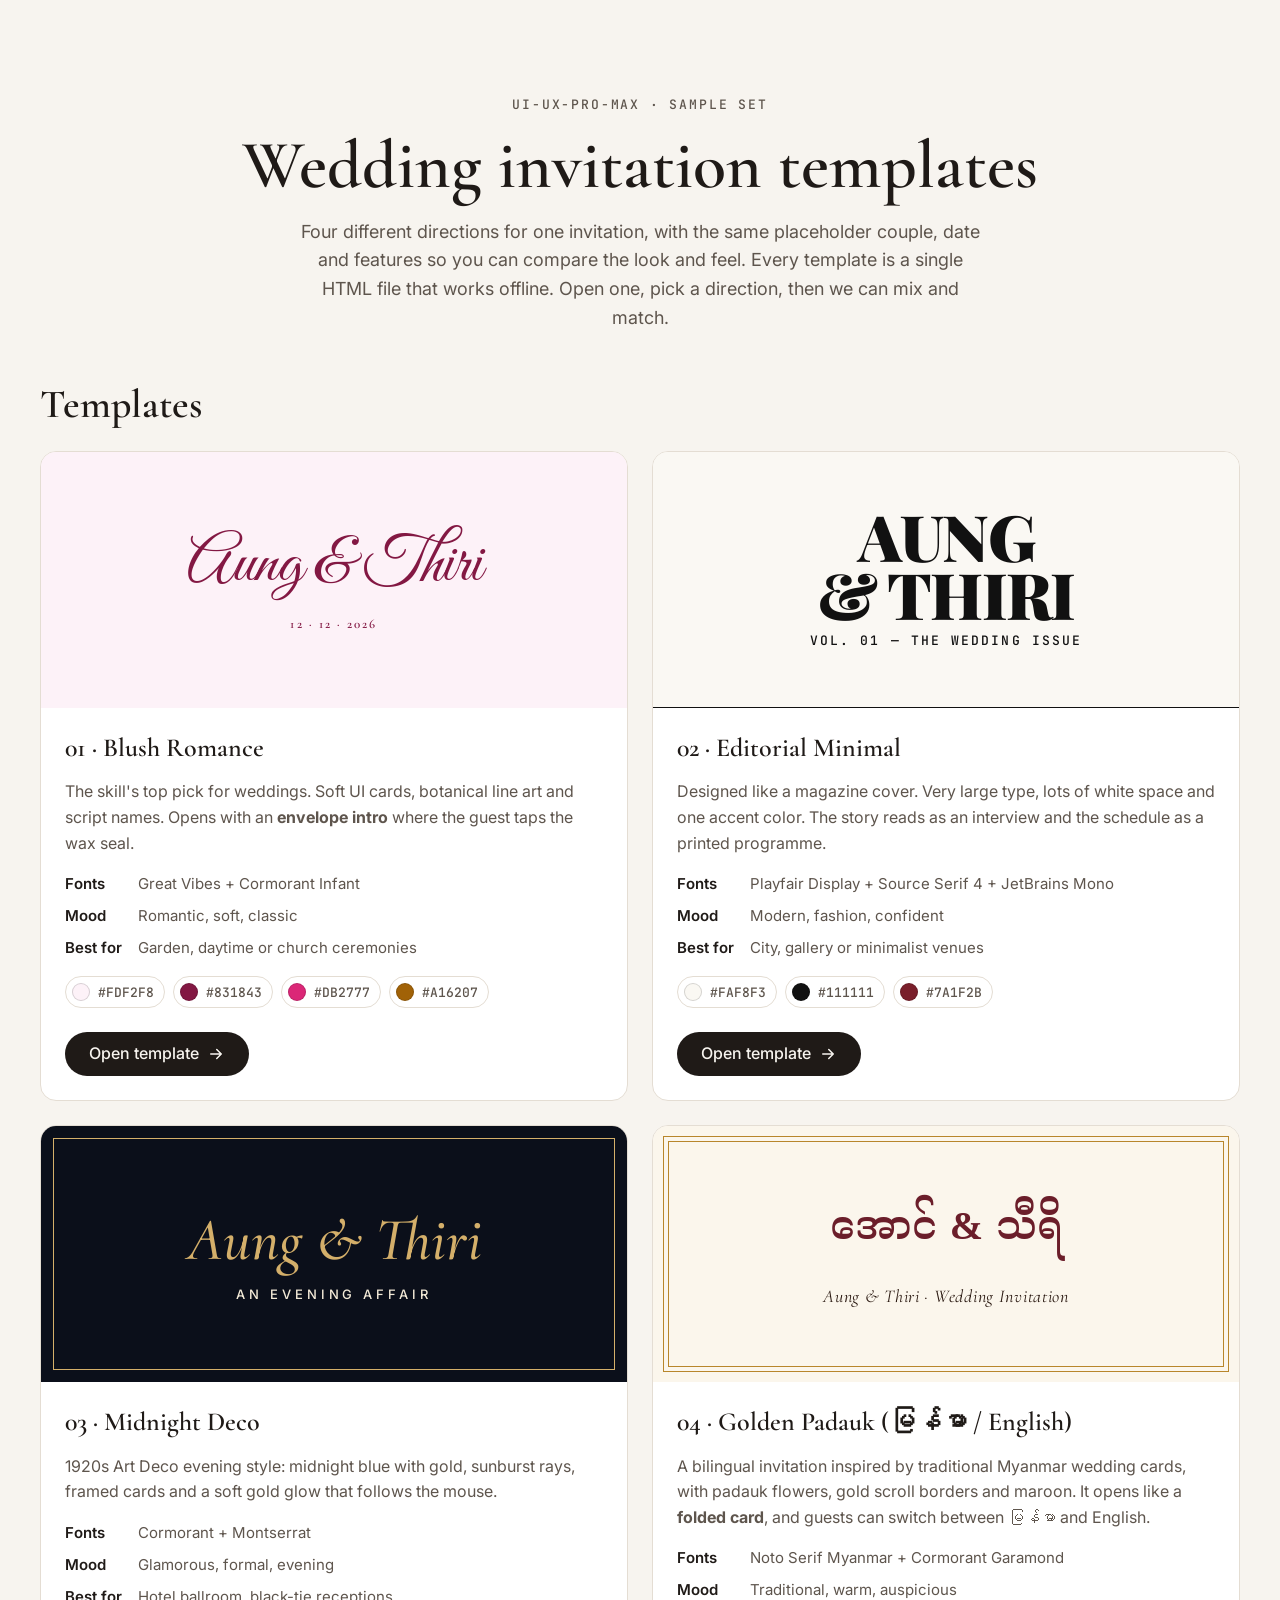
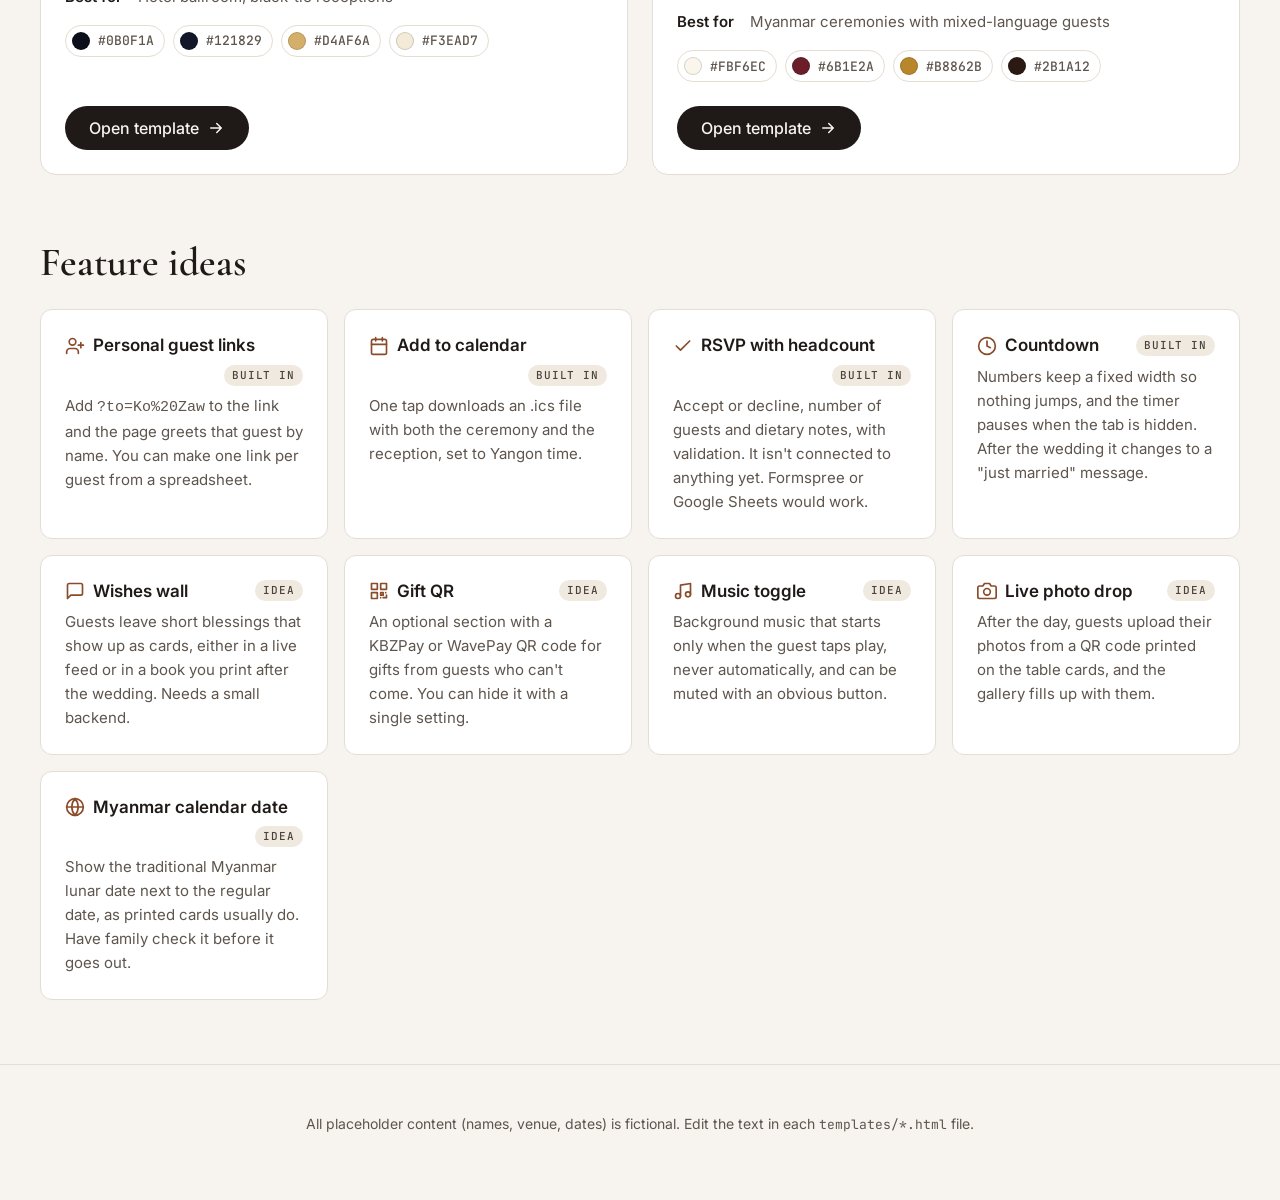
==== index.html @ d5fc486d "initial design" ====
<!doctype html>
<html lang="en">
<head>
  <meta charset="utf-8">
  <meta name="viewport" content="width=device-width, initial-scale=1">
  <title>Wedding Invitation Templates</title>
  <meta name="description" content="Four sample wedding invitation website templates: Blush Romance, Editorial Minimal, Midnight Deco and Golden Padauk (bilingual Myanmar / English).">
  <meta name="theme-color" content="#F7F4EF">
  <link rel="preconnect" href="https://fonts.googleapis.com">
  <link rel="preconnect" href="https://fonts.gstatic.com" crossorigin>
  <link href="https://fonts.googleapis.com/css2?family=Cormorant+Garamond:ital,wght@0,500;0,600;1,400&family=Cormorant:ital,wght@1,500&family=Great+Vibes&family=Inter:wght@400;500;600&family=JetBrains+Mono:wght@500&family=Noto+Serif+Myanmar:wght@600&family=Playfair+Display:wght@900&display=swap" rel="stylesheet">
  <style>
    :root {
      --bg: #F7F4EF;
      --surface: #FFFFFF;
      --text: #1F1A17;
      --text-muted: #5E554D;
      --border: #E4DDD3;
      --focus: #8A4B2A;
      --radius: 16px;
      --font-display: "Cormorant Garamond", Georgia, serif;
      --font-body: "Inter", system-ui, -apple-system, "Segoe UI", sans-serif;
      --space-1: 4px; --space-2: 8px; --space-3: 12px; --space-4: 16px;
      --space-6: 24px; --space-8: 32px; --space-12: 48px; --space-16: 64px; --space-24: 96px;
    }
    *, *::before, *::after { box-sizing: border-box; }
    html { scroll-behavior: smooth; }
    body {
      margin: 0;
      background: var(--bg);
      color: var(--text);
      font: 400 16px/1.6 var(--font-body);
      -webkit-font-smoothing: antialiased;
    }
    a { color: inherit; }
    :focus-visible { outline: 3px solid var(--focus); outline-offset: 3px; border-radius: 4px; }

    .skip {
      position: absolute; left: var(--space-4); top: -100px;
      background: var(--text); color: var(--bg);
      padding: var(--space-3) var(--space-4); border-radius: 8px; z-index: 100;
    }
    .skip:focus { top: var(--space-4); }

    .wrap { width: min(1200px, 100% - 32px); margin-inline: auto; }

    header.page { padding: var(--space-24) 0 var(--space-12); text-align: center; }
    .eyebrow {
      font: 500 13px/1.4 "JetBrains Mono", ui-monospace, monospace;
      letter-spacing: .14em; text-transform: uppercase; color: var(--text-muted);
      margin: 0 0 var(--space-4);
    }
    h1 {
      font: 600 clamp(2.5rem, 6vw, 4.25rem)/1.05 var(--font-display);
      margin: 0 0 var(--space-4); text-wrap: balance;
    }
    .lede { max-width: 62ch; margin: 0 auto; color: var(--text-muted); font-size: 18px; }

    h2 {
      font: 600 clamp(1.75rem, 3.5vw, 2.5rem)/1.15 var(--font-display);
      margin: 0 0 var(--space-6);
    }

    .grid {
      display: grid; gap: var(--space-6);
      grid-template-columns: repeat(auto-fit, minmax(min(100%, 520px), 1fr));
    }

    .card {
      background: var(--surface); border: 1px solid var(--border);
      border-radius: var(--radius); overflow: hidden;
      display: flex; flex-direction: column;
      transition: box-shadow .2s ease, border-color .2s ease;
    }
    .card:hover { box-shadow: 0 12px 32px -16px rgba(31, 26, 23, .25); border-color: #D3C9BC; }

    .preview {
      aspect-ratio: 16 / 7; display: grid; place-items: center; text-align: center;
      padding: var(--space-6); position: relative;
    }
    .preview .names { margin: 0; line-height: 1.1; }
    .preview .sub { margin: var(--space-2) 0 0; font-size: 13px; letter-spacing: .16em; text-transform: uppercase; }

    .p-blush { background: #FDF2F8; color: #831843; }
    .p-blush .names { font: 400 clamp(2.75rem, 7vw, 4rem) "Great Vibes", cursive; }
    .p-blush .sub { font-family: var(--font-display); font-weight: 600; }

    .p-edit { background: #FAF8F3; color: #111111; border-bottom: 1px solid #111111; }
    .p-edit .names { font: 900 clamp(2.5rem, 7vw, 4rem)/.9 "Playfair Display", serif; letter-spacing: -.03em; text-transform: uppercase; }
    .p-edit .sub { font-family: "JetBrains Mono", monospace; font-weight: 500; }

    .p-deco { background: #0B0F1A; color: #D4AF6A; }
    .p-deco .names { font: italic 500 clamp(2.5rem, 6.5vw, 3.75rem) "Cormorant", serif; }
    .p-deco .sub { color: #F3EAD7; font-weight: 500; letter-spacing: .3em; }
    .p-deco::before {
      content: ""; position: absolute; inset: 12px; border: 1px solid #D4AF6A; pointer-events: none;
    }

    .p-mm { background: #FBF6EC; color: #6B1E2A; }
    .p-mm .names { font: 600 clamp(1.75rem, 5vw, 2.5rem)/1.9 "Noto Serif Myanmar", serif; }
    .p-mm .sub { font: italic 400 18px var(--font-display); letter-spacing: .04em; text-transform: none; color: #2B1A12; }
    .p-mm::before, .p-mm::after {
      content: ""; position: absolute; inset: 10px; border: 1px solid #B8862B; pointer-events: none;
    }
    .p-mm::after { inset: 15px; }

    .body { padding: var(--space-6); display: flex; flex-direction: column; gap: var(--space-4); flex: 1; }
    .body h3 { font: 600 26px/1.2 var(--font-display); margin: 0; }
    .concept { margin: 0; color: var(--text-muted); }

    dl.meta { margin: 0; display: grid; grid-template-columns: max-content 1fr; gap: var(--space-2) var(--space-4); font-size: 15px; }
    dl.meta dt { font-weight: 600; }
    dl.meta dd { margin: 0; color: var(--text-muted); }

    .swatches { display: flex; flex-wrap: wrap; gap: var(--space-2); list-style: none; padding: 0; margin: 0; }
    .swatches li {
      display: inline-flex; align-items: center; gap: var(--space-2);
      font: 500 13px/1 "JetBrains Mono", monospace; color: var(--text-muted);
      border: 1px solid var(--border); border-radius: 999px; padding: 6px 10px 6px 6px;
    }
    .swatches span[aria-hidden] { width: 18px; height: 18px; border-radius: 50%; border: 1px solid rgba(0,0,0,.15); }

    .actions { margin-top: auto; padding-top: var(--space-2); }
    .btn {
      display: inline-flex; align-items: center; gap: var(--space-2);
      min-height: 44px; padding: 0 var(--space-6);
      background: var(--text); color: var(--bg);
      border-radius: 999px; text-decoration: none; font-weight: 500;
      transition: background-color .2s ease, transform .15s ease;
      cursor: pointer;
    }
    .btn:hover { background: #3A322C; }
    .btn:active { transform: scale(.98); }
    .btn svg { width: 18px; height: 18px; }

    section.block { padding: var(--space-16) 0; }
    .ideas { display: grid; gap: var(--space-4); grid-template-columns: repeat(auto-fit, minmax(min(100%, 260px), 1fr)); list-style: none; padding: 0; margin: 0; }
    .ideas li {
      background: var(--surface); border: 1px solid var(--border); border-radius: 12px;
      padding: var(--space-6);
    }
    .ideas h3 { font: 600 17px/1.3 var(--font-body); margin: 0 0 var(--space-2); display: flex; flex-wrap: wrap; gap: var(--space-2); align-items: center; }
    .ideas h3 svg { width: 20px; height: 20px; flex: none; color: var(--focus); }
    .ideas p { margin: 0; color: var(--text-muted); font-size: 15px; }
    .tag {
      display: inline-block; margin-left: auto; font: 500 11px/1 "JetBrains Mono", monospace;
      letter-spacing: .08em; text-transform: uppercase; padding: 5px 8px; border-radius: 999px;
      background: #EFE9E0; color: #4A423B; white-space: nowrap;
    }

    footer { padding: var(--space-12) 0 var(--space-16); color: var(--text-muted); text-align: center; font-size: 14px; border-top: 1px solid var(--border); }
    footer code { font-family: "JetBrains Mono", monospace; font-size: 13px; }

    @media (prefers-reduced-motion: reduce) {
      html { scroll-behavior: auto; }
      * { transition: none !important; }
    }
  </style>
</head>
<body>
  <a class="skip" href="#main">Skip to templates</a>

  <header class="page wrap">
    <p class="eyebrow">ui-ux-pro-max · sample set</p>
    <h1>Wedding invitation templates</h1>
    <p class="lede">Four different directions for one invitation, with the same placeholder couple, date and features so you can compare the look and feel. Every template is a single HTML file that works offline. Open one, pick a direction, then we can mix and match.</p>
  </header>

  <main id="main" class="wrap">
    <section aria-labelledby="t-heading">
      <h2 id="t-heading">Templates</h2>
      <div class="grid">

        <article class="card">
          <div class="preview p-blush" aria-hidden="true">
            <div><p class="names">Aung &amp; Thiri</p><p class="sub">12 · 12 · 2026</p></div>
          </div>
          <div class="body">
            <h3>01 · Blush Romance</h3>
            <p class="concept">The skill's top pick for weddings. Soft UI cards, botanical line art and script names. Opens with an <strong>envelope intro</strong> where the guest taps the wax seal.</p>
            <dl class="meta">
              <dt>Fonts</dt><dd>Great Vibes + Cormorant Infant</dd>
              <dt>Mood</dt><dd>Romantic, soft, classic</dd>
              <dt>Best for</dt><dd>Garden, daytime or church ceremonies</dd>
            </dl>
            <ul class="swatches" aria-label="Palette">
              <li><span aria-hidden="true" style="background:#FDF2F8"></span>#FDF2F8</li>
              <li><span aria-hidden="true" style="background:#831843"></span>#831843</li>
              <li><span aria-hidden="true" style="background:#DB2777"></span>#DB2777</li>
              <li><span aria-hidden="true" style="background:#A16207"></span>#A16207</li>
            </ul>
            <div class="actions">
              <a class="btn" href="templates/01-blush-romance.html">Open template
                <svg aria-hidden="true" focusable="false" viewBox="0 0 24 24" fill="none" stroke="currentColor" stroke-width="2" stroke-linecap="round" stroke-linejoin="round"><path d="M5 12h14M13 6l6 6-6 6"/></svg>
              </a>
            </div>
          </div>
        </article>

        <article class="card">
          <div class="preview p-edit" aria-hidden="true">
            <div><p class="names">Aung<br>&amp; Thiri</p><p class="sub">Vol. 01 — The Wedding Issue</p></div>
          </div>
          <div class="body">
            <h3>02 · Editorial Minimal</h3>
            <p class="concept">Designed like a magazine cover. Very large type, lots of white space and one accent color. The story reads as an interview and the schedule as a printed programme.</p>
            <dl class="meta">
              <dt>Fonts</dt><dd>Playfair Display + Source Serif 4 + JetBrains Mono</dd>
              <dt>Mood</dt><dd>Modern, fashion, confident</dd>
              <dt>Best for</dt><dd>City, gallery or minimalist venues</dd>
            </dl>
            <ul class="swatches" aria-label="Palette">
              <li><span aria-hidden="true" style="background:#FAF8F3"></span>#FAF8F3</li>
              <li><span aria-hidden="true" style="background:#111111"></span>#111111</li>
              <li><span aria-hidden="true" style="background:#7A1F2B"></span>#7A1F2B</li>
            </ul>
            <div class="actions">
              <a class="btn" href="templates/02-editorial-minimal.html">Open template
                <svg aria-hidden="true" focusable="false" viewBox="0 0 24 24" fill="none" stroke="currentColor" stroke-width="2" stroke-linecap="round" stroke-linejoin="round"><path d="M5 12h14M13 6l6 6-6 6"/></svg>
              </a>
            </div>
          </div>
        </article>

        <article class="card">
          <div class="preview p-deco" aria-hidden="true">
            <div><p class="names">Aung &amp; Thiri</p><p class="sub">An evening affair</p></div>
          </div>
          <div class="body">
            <h3>03 · Midnight Deco</h3>
            <p class="concept">1920s Art Deco evening style: midnight blue with gold, sunburst rays, framed cards and a soft gold glow that follows the mouse.</p>
            <dl class="meta">
              <dt>Fonts</dt><dd>Cormorant + Montserrat</dd>
              <dt>Mood</dt><dd>Glamorous, formal, evening</dd>
              <dt>Best for</dt><dd>Hotel ballroom, black-tie receptions</dd>
            </dl>
            <ul class="swatches" aria-label="Palette">
              <li><span aria-hidden="true" style="background:#0B0F1A"></span>#0B0F1A</li>
              <li><span aria-hidden="true" style="background:#121829"></span>#121829</li>
              <li><span aria-hidden="true" style="background:#D4AF6A"></span>#D4AF6A</li>
              <li><span aria-hidden="true" style="background:#F3EAD7"></span>#F3EAD7</li>
            </ul>
            <div class="actions">
              <a class="btn" href="templates/03-midnight-deco.html">Open template
                <svg aria-hidden="true" focusable="false" viewBox="0 0 24 24" fill="none" stroke="currentColor" stroke-width="2" stroke-linecap="round" stroke-linejoin="round"><path d="M5 12h14M13 6l6 6-6 6"/></svg>
              </a>
            </div>
          </div>
        </article>

        <article class="card">
          <div class="preview p-mm" aria-hidden="true">
            <div><p class="names">အောင် &amp; သီရိ</p><p class="sub">Aung &amp; Thiri · Wedding Invitation</p></div>
          </div>
          <div class="body">
            <h3>04 · Golden Padauk (မြန်မာ / English)</h3>
            <p class="concept">A bilingual invitation inspired by traditional Myanmar wedding cards, with padauk flowers, gold scroll borders and maroon. It opens like a <strong>folded card</strong>, and guests can switch between မြန်မာ and English.</p>
            <dl class="meta">
              <dt>Fonts</dt><dd>Noto Serif Myanmar + Cormorant Garamond</dd>
              <dt>Mood</dt><dd>Traditional, warm, auspicious</dd>
              <dt>Best for</dt><dd>Myanmar ceremonies with mixed-language guests</dd>
            </dl>
            <ul class="swatches" aria-label="Palette">
              <li><span aria-hidden="true" style="background:#FBF6EC"></span>#FBF6EC</li>
              <li><span aria-hidden="true" style="background:#6B1E2A"></span>#6B1E2A</li>
              <li><span aria-hidden="true" style="background:#B8862B"></span>#B8862B</li>
              <li><span aria-hidden="true" style="background:#2B1A12"></span>#2B1A12</li>
            </ul>
            <div class="actions">
              <a class="btn" href="templates/04-golden-myanmar.html">Open template
                <svg aria-hidden="true" focusable="false" viewBox="0 0 24 24" fill="none" stroke="currentColor" stroke-width="2" stroke-linecap="round" stroke-linejoin="round"><path d="M5 12h14M13 6l6 6-6 6"/></svg>
              </a>
            </div>
          </div>
        </article>

      </div>
    </section>

    <section class="block" aria-labelledby="f-heading">
      <h2 id="f-heading">Feature ideas</h2>
      <ul class="ideas">
        <li>
          <h3><svg aria-hidden="true" focusable="false" viewBox="0 0 24 24" fill="none" stroke="currentColor" stroke-width="2" stroke-linecap="round" stroke-linejoin="round"><path d="M16 21v-2a4 4 0 0 0-4-4H6a4 4 0 0 0-4 4v2"/><circle cx="9" cy="7" r="4"/><path d="M19 8v6M22 11h-6"/></svg>Personal guest links <span class="tag">Built in</span></h3>
          <p>Add <code>?to=Ko%20Zaw</code> to the link and the page greets that guest by name. You can make one link per guest from a spreadsheet.</p>
        </li>
        <li>
          <h3><svg aria-hidden="true" focusable="false" viewBox="0 0 24 24" fill="none" stroke="currentColor" stroke-width="2" stroke-linecap="round" stroke-linejoin="round"><rect x="3" y="4" width="18" height="18" rx="2"/><path d="M16 2v4M8 2v4M3 10h18"/></svg>Add to calendar <span class="tag">Built in</span></h3>
          <p>One tap downloads an .ics file with both the ceremony and the reception, set to Yangon time.</p>
        </li>
        <li>
          <h3><svg aria-hidden="true" focusable="false" viewBox="0 0 24 24" fill="none" stroke="currentColor" stroke-width="2" stroke-linecap="round" stroke-linejoin="round"><path d="M20 6 9 17l-5-5"/></svg>RSVP with headcount <span class="tag">Built in</span></h3>
          <p>Accept or decline, number of guests and dietary notes, with validation. It isn't connected to anything yet. Formspree or Google Sheets would work.</p>
        </li>
        <li>
          <h3><svg aria-hidden="true" focusable="false" viewBox="0 0 24 24" fill="none" stroke="currentColor" stroke-width="2" stroke-linecap="round" stroke-linejoin="round"><circle cx="12" cy="12" r="10"/><path d="M12 6v6l4 2"/></svg>Countdown <span class="tag">Built in</span></h3>
          <p>Numbers keep a fixed width so nothing jumps, and the timer pauses when the tab is hidden. After the wedding it changes to a "just married" message.</p>
        </li>
        <li>
          <h3><svg aria-hidden="true" focusable="false" viewBox="0 0 24 24" fill="none" stroke="currentColor" stroke-width="2" stroke-linecap="round" stroke-linejoin="round"><path d="M21 15a2 2 0 0 1-2 2H7l-4 4V5a2 2 0 0 1 2-2h14a2 2 0 0 1 2 2z"/></svg>Wishes wall <span class="tag">Idea</span></h3>
          <p>Guests leave short blessings that show up as cards, either in a live feed or in a book you print after the wedding. Needs a small backend.</p>
        </li>
        <li>
          <h3><svg aria-hidden="true" focusable="false" viewBox="0 0 24 24" fill="none" stroke="currentColor" stroke-width="2" stroke-linecap="round" stroke-linejoin="round"><rect x="3" y="3" width="7" height="7"/><rect x="14" y="3" width="7" height="7"/><rect x="3" y="14" width="7" height="7"/><path d="M14 14h3v3h-3zM20 14v.01M14 20v.01M17 20h4v-3"/></svg>Gift QR <span class="tag">Idea</span></h3>
          <p>An optional section with a KBZPay or WavePay QR code for gifts from guests who can't come. You can hide it with a single setting.</p>
        </li>
        <li>
          <h3><svg aria-hidden="true" focusable="false" viewBox="0 0 24 24" fill="none" stroke="currentColor" stroke-width="2" stroke-linecap="round" stroke-linejoin="round"><path d="M9 18V5l12-2v13"/><circle cx="6" cy="18" r="3"/><circle cx="18" cy="16" r="3"/></svg>Music toggle <span class="tag">Idea</span></h3>
          <p>Background music that starts only when the guest taps play, never automatically, and can be muted with an obvious button.</p>
        </li>
        <li>
          <h3><svg aria-hidden="true" focusable="false" viewBox="0 0 24 24" fill="none" stroke="currentColor" stroke-width="2" stroke-linecap="round" stroke-linejoin="round"><path d="M23 19a2 2 0 0 1-2 2H3a2 2 0 0 1-2-2V8a2 2 0 0 1 2-2h4l2-3h6l2 3h4a2 2 0 0 1 2 2z"/><circle cx="12" cy="13" r="4"/></svg>Live photo drop <span class="tag">Idea</span></h3>
          <p>After the day, guests upload their photos from a QR code printed on the table cards, and the gallery fills up with them.</p>
        </li>
        <li>
          <h3><svg aria-hidden="true" focusable="false" viewBox="0 0 24 24" fill="none" stroke="currentColor" stroke-width="2" stroke-linecap="round" stroke-linejoin="round"><path d="M12 2a10 10 0 1 0 0 20 10 10 0 0 0 0-20z"/><path d="M2 12h20M12 2a15 15 0 0 1 0 20M12 2a15 15 0 0 0 0 20"/></svg>Myanmar calendar date <span class="tag">Idea</span></h3>
          <p>Show the traditional Myanmar lunar date next to the regular date, as printed cards usually do. Have family check it before it goes out.</p>
        </li>
      </ul>
    </section>
  </main>

  <footer>
    <div class="wrap">All placeholder content (names, venue, dates) is fictional. Edit the text in each <code>templates/*.html</code> file.</div>
  </footer>
</body>
</html>
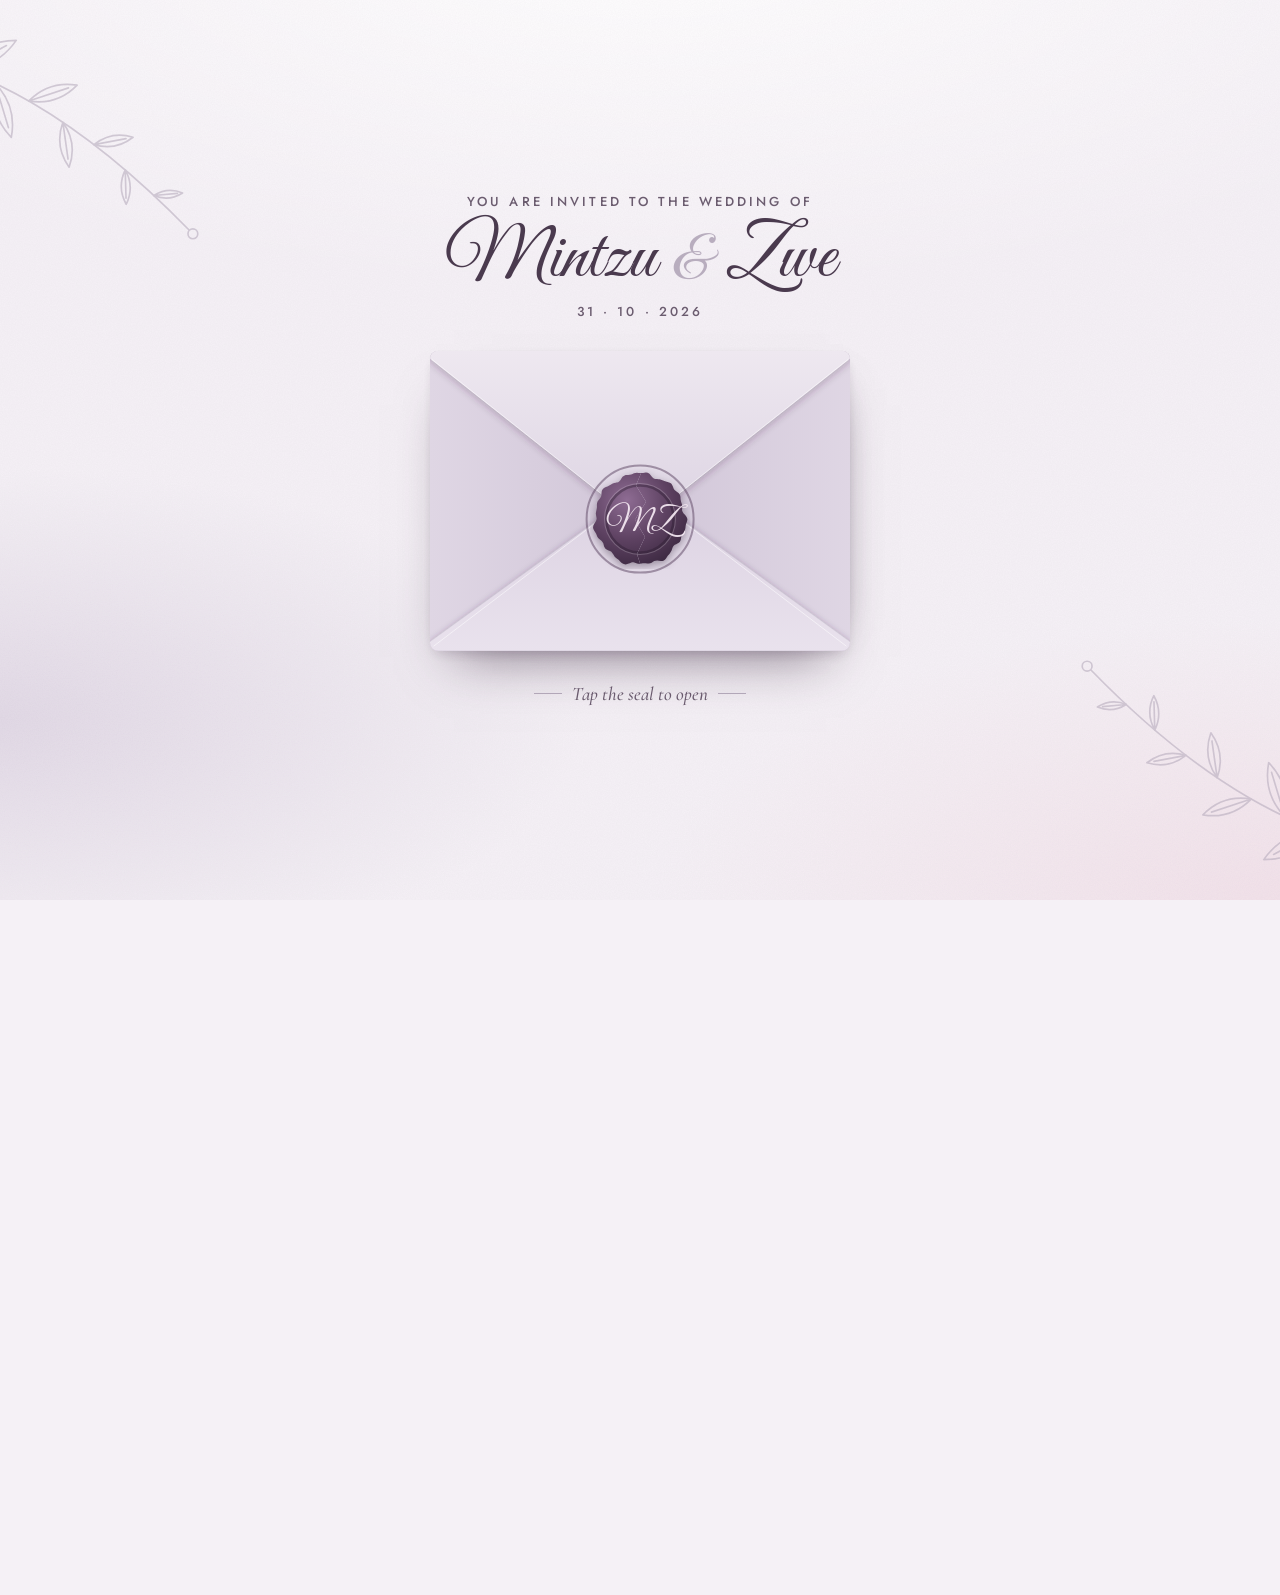
==== commit 1b9f1f8c: "Add the client's envelope invitation and shareable QR The site root is now the live invitation for M" ====
--- a/index.html
+++ b/index.html
@@ -2,326 +2,1098 @@
 <html lang="en">
 <head>
   <meta charset="utf-8">
-  <meta name="viewport" content="width=device-width, initial-scale=1">
-  <title>Wedding Invitation Templates</title>
-  <meta name="description" content="Four sample wedding invitation website templates: Blush Romance, Editorial Minimal, Midnight Deco and Golden Padauk (bilingual Myanmar / English).">
-  <meta name="theme-color" content="#F7F4EF">
+  <meta name="viewport" content="width=device-width, initial-scale=1, viewport-fit=cover">
+  <title>Mintzu &amp; Zwe · Wedding Invitation</title>
+  <meta name="description" content="Mintzu Hnin Khat and Zwe Marn Htet invite you to their wedding dinner on Saturday, 31 October 2026, 6 PM to 9 PM, at The Memorial Venue, Hlaing Township, Yangon.">
+  <meta name="robots" content="noindex, nofollow">
+  <meta name="theme-color" content="#F5F1F6">
+
+  <!-- Link previews (Facebook, Viber, Messenger, Telegram). Crawlers need full https:// URLs. -->
+  <meta property="og:type" content="website">
+  <meta property="og:url" content="https://mom-wedding-design.vercel.app/">
+  <meta property="og:title" content="Mintzu &amp; Zwe · Wedding Invitation">
+  <meta property="og:description" content="Saturday, 31 October 2026 · The Memorial Venue, Yangon. Tap to open your invitation.">
+  <meta property="og:image" content="https://mom-wedding-design.vercel.app/public/images/og-image.jpg">
+  <meta property="og:image:width" content="1200">
+  <meta property="og:image:height" content="630">
+  <meta name="twitter:card" content="summary_large_image">
+
+  <link rel="icon" href="data:image/svg+xml,%3Csvg xmlns='http://www.w3.org/2000/svg' viewBox='0 0 64 64'%3E%3Ccircle cx='32' cy='32' r='30' fill='%235B4260'/%3E%3Cpath d='M32 46s-13-7.6-13-16.4A7 7 0 0 1 32 26a7 7 0 0 1 13 3.6C45 38.4 32 46 32 46z' fill='%23F4E8F2'/%3E%3C/svg%3E">
+  <link rel="preload" as="image" href="/public/images/invitation-card.webp" type="image/webp" fetchpriority="high">
   <link rel="preconnect" href="https://fonts.googleapis.com">
   <link rel="preconnect" href="https://fonts.gstatic.com" crossorigin>
-  <link href="https://fonts.googleapis.com/css2?family=Cormorant+Garamond:ital,wght@0,500;0,600;1,400&family=Cormorant:ital,wght@1,500&family=Great+Vibes&family=Inter:wght@400;500;600&family=JetBrains+Mono:wght@500&family=Noto+Serif+Myanmar:wght@600&family=Playfair+Display:wght@900&display=swap" rel="stylesheet">
+  <link href="https://fonts.googleapis.com/css2?family=Cormorant+Garamond:ital,wght@0,500;0,600;1,500&family=Great+Vibes&family=Jost:wght@400;500&display=swap" rel="stylesheet">
+
+  <!-- Decide before first paint whether the envelope shows (once per browser session) -->
+  <script>
+    (function (root) {
+      root.classList.add('js');
+      var seen = false;
+      try { seen = window.sessionStorage.getItem('mz-envelope-opened') === '1'; } catch (e) {}
+      if (!seen) root.classList.add('intro-on');
+    })(document.documentElement);
+  </script>
+
   <style>
     :root {
-      --bg: #F7F4EF;
-      --surface: #FFFFFF;
-      --text: #1F1A17;
-      --text-muted: #5E554D;
-      --border: #E4DDD3;
-      --focus: #8A4B2A;
-      --radius: 16px;
-      --font-display: "Cormorant Garamond", Georgia, serif;
-      --font-body: "Inter", system-ui, -apple-system, "Segoe UI", sans-serif;
-      --space-1: 4px; --space-2: 8px; --space-3: 12px; --space-4: 16px;
-      --space-6: 24px; --space-8: 32px; --space-12: 48px; --space-16: 64px; --space-24: 96px;
-    }
+      /* Palette sampled from the printed card: plum ink, lilac line art, white paper */
+      --paper: #FFFFFF;
+      --bg: #F5F1F6;
+      --bg-deep: #EAE2EE;
+      --ink: #4A3A4E;
+      --ink-muted: #6B5C6F;
+      --lilac: #B8ADBE;
+      --line: #DCD3E1;
+      --plum: #5B4260;
+      --plum-deep: #3E2B42;
+      --blush: #F1DCE5;
+      --focus: #6D4A73;
+      --shadow-rgb: 62 43 66;
+
+      /* Envelope paper */
+      --env-back-1: #B6A8BE;
+      --env-back-2: #CBBFD2;
+      --env-side-1: #DFD6E4;
+      --env-side-2: #D1C6D8;
+      --env-bottom-1: #E9E2ED;
+      --env-bottom-2: #DCD2E2;
+      --env-flap-1: #EEE8F0;
+      --env-flap-2: #DDD4E3;
+      --liner-1: #F7EEF3;
+      --liner-2: #EAD9E5;
+      --liner-dot: #D2B9CB;
+
+      --font-script: "Great Vibes", "Snell Roundhand", cursive;
+      --font-serif: "Cormorant Garamond", Georgia, "Times New Roman", serif;
+      --font-sans: "Jost", system-ui, -apple-system, "Segoe UI", sans-serif;
+
+      --ease-out: cubic-bezier(0.22, 1, 0.36, 1);
+      --ease-in: cubic-bezier(0.55, 0, 1, 0.45);
+
+      /* One size for the card everywhere: inside the envelope it is only scaled down,
+         so it lands at exactly 1× in its slot. svh keeps it steady while the URL bar moves. */
+      --card-w: max(240px, min(92vw, 440px, calc((100vh - 210px) * 0.714)));
+      --env-w: min(88vw, 420px);
+    }
+    @supports (height: 100svh) {
+      :root { --card-w: max(240px, min(92vw, 440px, calc((100svh - 210px) * 0.714))); }
+    }
+
     *, *::before, *::after { box-sizing: border-box; }
-    html { scroll-behavior: smooth; }
+    html {
+      -webkit-text-size-adjust: 100%;
+      text-size-adjust: 100%;
+      scrollbar-gutter: stable;
+    }
     body {
       margin: 0;
+      min-height: 100vh;
       background: var(--bg);
-      color: var(--text);
-      font: 400 16px/1.6 var(--font-body);
+      color: var(--ink);
+      font: 500 1.1875rem/1.55 var(--font-serif);
+      font-variant-numeric: lining-nums;   /* Cormorant's default old-style figures dip below the line */
       -webkit-font-smoothing: antialiased;
-    }
-    a { color: inherit; }
-    :focus-visible { outline: 3px solid var(--focus); outline-offset: 3px; border-radius: 4px; }
-
-    .skip {
-      position: absolute; left: var(--space-4); top: -100px;
-      background: var(--text); color: var(--bg);
-      padding: var(--space-3) var(--space-4); border-radius: 8px; z-index: 100;
-    }
-    .skip:focus { top: var(--space-4); }
-
-    .wrap { width: min(1200px, 100% - 32px); margin-inline: auto; }
-
-    header.page { padding: var(--space-24) 0 var(--space-12); text-align: center; }
-    .eyebrow {
-      font: 500 13px/1.4 "JetBrains Mono", ui-monospace, monospace;
-      letter-spacing: .14em; text-transform: uppercase; color: var(--text-muted);
-      margin: 0 0 var(--space-4);
-    }
-    h1 {
-      font: 600 clamp(2.5rem, 6vw, 4.25rem)/1.05 var(--font-display);
-      margin: 0 0 var(--space-4); text-wrap: balance;
-    }
-    .lede { max-width: 62ch; margin: 0 auto; color: var(--text-muted); font-size: 18px; }
-
-    h2 {
-      font: 600 clamp(1.75rem, 3.5vw, 2.5rem)/1.15 var(--font-display);
-      margin: 0 0 var(--space-6);
-    }
-
-    .grid {
-      display: grid; gap: var(--space-6);
-      grid-template-columns: repeat(auto-fit, minmax(min(100%, 520px), 1fr));
-    }
-
+      -webkit-tap-highlight-color: transparent;
+    }
+    img { display: block; max-width: 100%; }
+    button { font: inherit; color: inherit; }
+    :focus-visible { outline: 2px solid var(--focus); outline-offset: 4px; }
+    .sr-only {
+      position: absolute; width: 1px; height: 1px; padding: 0; margin: -1px;
+      overflow: hidden; clip: rect(0 0 0 0); white-space: nowrap; border: 0;
+    }
+    .icon {
+      width: 22px; height: 22px; flex: none;
+      fill: none; stroke: currentColor; stroke-width: 1.6; stroke-linecap: round; stroke-linejoin: round;
+    }
+
+    /* ---------- Backdrop: soft light, paper grain, line-art sprigs ---------- */
+    .backdrop {
+      position: fixed;
+      inset: 0;
+      z-index: -1;
+      overflow: hidden;
+      pointer-events: none;
+      background:
+        url("data:image/svg+xml,%3Csvg xmlns='http://www.w3.org/2000/svg' width='180' height='180'%3E%3Cfilter id='n'%3E%3CfeTurbulence type='fractalNoise' baseFrequency='.85' numOctaves='2' stitchTiles='stitch'/%3E%3CfeColorMatrix values='0 0 0 0 .3 0 0 0 0 .2 0 0 0 0 .3 0 0 0 .055 0'/%3E%3C/filter%3E%3Crect width='100%25' height='100%25' filter='url(%23n)'/%3E%3C/svg%3E"),
+        radial-gradient(120% 65% at 50% -8%, #FFFFFF 0%, rgba(255, 255, 255, 0) 62%),
+        radial-gradient(70% 45% at 100% 100%, rgba(241, 220, 229, 0.75), transparent 70%),
+        radial-gradient(65% 40% at 0% 80%, rgba(220, 211, 225, 0.8), transparent 70%),
+        var(--bg);
+    }
+    .sprig {
+      position: absolute;
+      width: min(40vw, 230px);
+      height: auto;
+      color: var(--lilac);
+      opacity: 0.6;
+    }
+    /* The sprig grows from its bottom-left corner; turn it so it grows out of each page corner */
+    .sprig-tl { left: -6%; top: -4%; transform: rotate(90deg); }
+    .sprig-br { right: -6%; bottom: -4%; transform: rotate(-90deg); }
+
+    /* =========================================================
+       Envelope intro (only while html.intro-on)
+       ========================================================= */
+    .intro { display: none; }
+    .intro-on .intro { display: block; }
+    html.intro-on { overflow: hidden; }
+
+    .intro {
+      position: fixed;
+      inset: 0;
+      z-index: 20;
+      overflow-x: hidden;
+      overflow-y: auto;
+      overscroll-behavior: contain;
+      transition: opacity 250ms linear;
+    }
+    .intro.is-opening { overflow: hidden; }     /* the card's path is measured when it starts */
+    .intro.is-leaving { opacity: 0; }
+
+    .intro-inner {
+      min-height: 100%;
+      display: grid;
+      grid-template-areas: "head" "env" "hint";
+      justify-items: center;
+      align-content: center;
+      gap: 28px;
+      padding: max(28px, env(safe-area-inset-top)) 16px max(28px, env(safe-area-inset-bottom));
+      text-align: center;
+    }
+    .intro-head { grid-area: head; }
+    .intro-head > p { margin: 0; }
+    .intro-greeting {
+      margin-bottom: 6px !important;
+      font-size: 1.375rem;
+      font-style: italic;
+    }
+    .intro-kicker, .intro-date {
+      font: 500 0.8125rem/1.6 var(--font-sans);
+      letter-spacing: 0.24em;
+      text-transform: uppercase;
+      text-wrap: balance;
+      color: var(--ink-muted);
+    }
+    .intro-names {
+      margin: 2px 0 0 !important;
+      font: 400 clamp(3.25rem, 15vw, 4.75rem)/1.15 var(--font-script);
+      color: var(--ink);
+    }
+    .amp { font-family: var(--font-script); color: var(--lilac); }
+    .intro-names .amp { font-size: 0.8em; padding: 0 0.06em; }
+
+    .intro-hint {
+      grid-area: hint;
+      margin: 0;
+      display: inline-flex;
+      align-items: center;
+      gap: 10px;
+      font-size: 1.1875rem;
+      font-style: italic;
+      color: var(--ink-muted);
+    }
+    .intro-hint::before, .intro-hint::after {
+      content: "";
+      width: 28px;
+      height: 1px;
+      background: var(--lilac);
+    }
+    .intro-head, .intro-hint { transition: opacity 400ms var(--ease-out), transform 400ms var(--ease-out); }
+    .intro.is-opening .intro-head { opacity: 0; transform: translateY(-12px); }
+    .intro.is-opening .intro-hint { opacity: 0; transform: translateY(8px); }
+
+    /* ---------- The envelope ----------
+       Not a stacking context, so the card can sit between the back and the pocket. */
+    .envelope {
+      grid-area: env;
+      position: relative;
+      width: var(--env-w);
+      aspect-ratio: 1.4;
+      cursor: pointer;
+      touch-action: manipulation;
+    }
+    .env-back,
+    .env-pocket,
+    .env-flap {
+      transition: transform 650ms var(--ease-in), opacity 650ms var(--ease-in);
+    }
+    .env-back {
+      position: absolute;
+      inset: 0;
+      z-index: 1;
+      border-radius: 8px;
+      background:
+        radial-gradient(circle, rgba(255, 255, 255, 0.28) 0 1.2px, transparent 1.7px) 0 0 / 12px 12px,
+        linear-gradient(180deg, var(--env-back-1), var(--env-back-2));
+      box-shadow:
+        0 30px 50px -24px rgba(var(--shadow-rgb) / 0.55),
+        0 6px 14px -6px rgba(var(--shadow-rgb) / 0.25);
+    }
+    .env-pocket {
+      position: absolute;
+      inset: 0;
+      z-index: 3;
+      width: 100%;
+      height: 100%;
+      overflow: visible;
+      clip-path: inset(0 round 8px);
+      pointer-events: none;
+    }
+    .s-side-1 { stop-color: var(--env-side-1); }
+    .s-side-2 { stop-color: var(--env-side-2); }
+    .s-bot-1 { stop-color: var(--env-bottom-1); }
+    .s-bot-2 { stop-color: var(--env-bottom-2); }
+    .s-flap-1 { stop-color: var(--env-flap-1); }
+    .s-flap-2 { stop-color: var(--env-flap-2); }
+    .s-liner-1 { stop-color: var(--liner-1); }
+    .s-liner-2 { stop-color: var(--liner-2); }
+    .liner-dot { fill: var(--liner-dot); }
+
+    .env-flap {
+      position: absolute;
+      left: 0;
+      top: 0;
+      z-index: 4;
+      width: 100%;
+      height: 62%;
+      perspective: 1100px;
+      pointer-events: none;
+      transition: z-index 0s linear 530ms, transform 650ms var(--ease-in), opacity 650ms var(--ease-in);
+    }
+    .flap-inner {
+      position: absolute;
+      inset: 0;
+      transform-origin: 50% 0;
+      transform-style: preserve-3d;
+      transition: transform 720ms cubic-bezier(0.5, 0, 0.3, 1) 170ms;
+    }
+    .flap-face {
+      position: absolute;
+      inset: 0;
+      -webkit-backface-visibility: hidden;
+      backface-visibility: hidden;
+    }
+    .flap-face svg { display: block; width: 100%; height: 100%; overflow: visible; }
+    .flap-out svg { clip-path: inset(0 0 -20% 0 round 8px 8px 0 0); }
+    .flap-in { transform: rotateX(180deg); }
+
+    /* Wax seal: two halves of one seal, split along a crack */
+    .seal {
+      position: absolute;
+      left: 50%;
+      top: 56%;
+      z-index: 5;
+      width: 24%;
+      aspect-ratio: 1;
+      padding: 0;
+      border: 0;
+      border-radius: 50%;
+      background: none;
+      cursor: pointer;
+      transform: translate(-50%, -50%);
+      touch-action: manipulation;
+      transition: transform 250ms var(--ease-out);
+    }
+    .seal::after {
+      content: "";
+      position: absolute;
+      inset: -4%;
+      border-radius: 50%;
+      border: 2px solid rgba(91, 66, 96, 0.5);
+      animation: seal-pulse 2.4s var(--ease-out) infinite;
+      pointer-events: none;
+    }
+    @keyframes seal-pulse {
+      0% { transform: scale(0.92); opacity: 0.9; }
+      70%, 100% { transform: scale(1.55); opacity: 0; }
+    }
+    @media (hover: hover) {
+      .envelope:hover .seal { transform: translate(-50%, -50%) scale(1.05); }
+    }
+    .seal:active { transform: translate(-50%, -50%) scale(0.95); }
+    .seal-half {
+      position: absolute;
+      inset: 0;
+      transition: transform 700ms var(--ease-in), opacity 700ms var(--ease-in);
+    }
+    .seal-half svg {
+      display: block;
+      width: 100%;
+      height: 100%;
+      overflow: visible;
+      filter: drop-shadow(0 3px 4px rgba(40, 24, 44, 0.38));
+    }
+    .seal-l { clip-path: polygon(0 0, 53% 0, 46% 17%, 56% 33%, 45% 51%, 55% 68%, 47% 85%, 52% 100%, 0 100%); }
+    .seal-r { clip-path: polygon(53% 0, 100% 0, 100% 100%, 52% 100%, 47% 85%, 55% 68%, 45% 51%, 56% 33%, 46% 17%); }
+    .intro.is-opening .seal { pointer-events: none; }
+    .intro.is-opening .seal::after { animation: none; opacity: 0; }
+    .intro.is-opening .seal-l { transform: translate(-30%, 70%) rotate(-32deg); opacity: 0; }
+    .intro.is-opening .seal-r { transform: translate(30%, 70%) rotate(32deg); opacity: 0; }
+
+    /* Opening: flap folds back (and drops behind the card halfway through) */
+    .envelope.is-open .env-flap { z-index: 1; }
+    .envelope.is-open .flap-inner { transform: rotateX(180deg); }
+    /* Card is out: the envelope falls away */
+    .envelope.is-dropping .env-back,
+    .envelope.is-dropping .env-pocket,
+    .envelope.is-dropping .env-flap { transform: translateY(80px) scale(0.96); opacity: 0; }
+
+    /* =========================================================
+       The card (one element: travels from the envelope to its slot)
+       ========================================================= */
     .card {
-      background: var(--surface); border: 1px solid var(--border);
-      border-radius: var(--radius); overflow: hidden;
-      display: flex; flex-direction: column;
-      transition: box-shadow .2s ease, border-color .2s ease;
-    }
-    .card:hover { box-shadow: 0 12px 32px -16px rgba(31, 26, 23, .25); border-color: #D3C9BC; }
-
-    .preview {
-      aspect-ratio: 16 / 7; display: grid; place-items: center; text-align: center;
-      padding: var(--space-6); position: relative;
-    }
-    .preview .names { margin: 0; line-height: 1.1; }
-    .preview .sub { margin: var(--space-2) 0 0; font-size: 13px; letter-spacing: .16em; text-transform: uppercase; }
-
-    .p-blush { background: #FDF2F8; color: #831843; }
-    .p-blush .names { font: 400 clamp(2.75rem, 7vw, 4rem) "Great Vibes", cursive; }
-    .p-blush .sub { font-family: var(--font-display); font-weight: 600; }
-
-    .p-edit { background: #FAF8F3; color: #111111; border-bottom: 1px solid #111111; }
-    .p-edit .names { font: 900 clamp(2.5rem, 7vw, 4rem)/.9 "Playfair Display", serif; letter-spacing: -.03em; text-transform: uppercase; }
-    .p-edit .sub { font-family: "JetBrains Mono", monospace; font-weight: 500; }
-
-    .p-deco { background: #0B0F1A; color: #D4AF6A; }
-    .p-deco .names { font: italic 500 clamp(2.5rem, 6.5vw, 3.75rem) "Cormorant", serif; }
-    .p-deco .sub { color: #F3EAD7; font-weight: 500; letter-spacing: .3em; }
-    .p-deco::before {
-      content: ""; position: absolute; inset: 12px; border: 1px solid #D4AF6A; pointer-events: none;
-    }
-
-    .p-mm { background: #FBF6EC; color: #6B1E2A; }
-    .p-mm .names { font: 600 clamp(1.75rem, 5vw, 2.5rem)/1.9 "Noto Serif Myanmar", serif; }
-    .p-mm .sub { font: italic 400 18px var(--font-display); letter-spacing: .04em; text-transform: none; color: #2B1A12; }
-    .p-mm::before, .p-mm::after {
-      content: ""; position: absolute; inset: 10px; border: 1px solid #B8862B; pointer-events: none;
-    }
-    .p-mm::after { inset: 15px; }
-
-    .body { padding: var(--space-6); display: flex; flex-direction: column; gap: var(--space-4); flex: 1; }
-    .body h3 { font: 600 26px/1.2 var(--font-display); margin: 0; }
-    .concept { margin: 0; color: var(--text-muted); }
-
-    dl.meta { margin: 0; display: grid; grid-template-columns: max-content 1fr; gap: var(--space-2) var(--space-4); font-size: 15px; }
-    dl.meta dt { font-weight: 600; }
-    dl.meta dd { margin: 0; color: var(--text-muted); }
-
-    .swatches { display: flex; flex-wrap: wrap; gap: var(--space-2); list-style: none; padding: 0; margin: 0; }
-    .swatches li {
-      display: inline-flex; align-items: center; gap: var(--space-2);
-      font: 500 13px/1 "JetBrains Mono", monospace; color: var(--text-muted);
-      border: 1px solid var(--border); border-radius: 999px; padding: 6px 10px 6px 6px;
-    }
-    .swatches span[aria-hidden] { width: 18px; height: 18px; border-radius: 50%; border: 1px solid rgba(0,0,0,.15); }
-
-    .actions { margin-top: auto; padding-top: var(--space-2); }
-    .btn {
-      display: inline-flex; align-items: center; gap: var(--space-2);
-      min-height: 44px; padding: 0 var(--space-6);
-      background: var(--text); color: var(--bg);
-      border-radius: 999px; text-decoration: none; font-weight: 500;
-      transition: background-color .2s ease, transform .15s ease;
+      position: relative;
+      width: 100%;
+      aspect-ratio: 1143 / 1600;
+      perspective: 1800px;
+      outline: none;
+    }
+    .card:focus-visible { outline: 2px solid var(--focus); outline-offset: 6px; border-radius: 8px; }
+    .card.is-traveling {
+      position: absolute;
+      left: 0;
+      top: 0;
+      z-index: 2;
+      width: var(--card-w);
+      pointer-events: none;
+    }
+    .card.is-out { z-index: 6; }
+
+    .card-flip {
+      position: relative;
+      width: 100%;
+      height: 100%;
+      transform-style: preserve-3d;
+      transition: transform 900ms cubic-bezier(0.65, 0, 0.35, 1);
+      touch-action: manipulation;
+    }
+    .card.is-ready .card-flip { cursor: pointer; }
+    .card.is-turned .card-flip { transform: rotateY(180deg); }
+
+    .card-face {
+      position: absolute;
+      inset: 0;
+      margin: 0;
+      overflow: hidden;
+      border-radius: 6px;
+      background: var(--paper);
+      box-shadow:
+        0 34px 60px -32px rgba(var(--shadow-rgb) / 0.55),
+        0 10px 22px -12px rgba(var(--shadow-rgb) / 0.3),
+        0 0 0 1px rgba(var(--shadow-rgb) / 0.06);
+      -webkit-backface-visibility: hidden;
+      backface-visibility: hidden;
+    }
+    .card-face picture, .card-face img { width: 100%; height: 100%; }
+    .card-front img { object-fit: cover; }
+
+    /* One soft light sweep across the paper when the card lands */
+    .card-front::after {
+      content: "";
+      position: absolute;
+      inset: 0;
+      background: linear-gradient(110deg, transparent 32%, rgba(255, 255, 255, 0.7) 48%, transparent 64%);
+      transform: translateX(-120%);
+      pointer-events: none;
+    }
+    .card.is-landed .card-front::after { animation: sheen 1400ms var(--ease-out) 120ms both; }
+    @keyframes sheen { to { transform: translateX(120%); } }
+
+    .card-back {
+      transform: rotateY(180deg);
+      display: flex;
+      flex-direction: column;
+      padding: 5.5% 5.5% 0;
+      text-align: center;
+    }
+    .card-back .photo {
+      flex: 1;
+      min-height: 0;
+      overflow: hidden;
+      border-radius: 3px;
+      background: var(--bg-deep);
+    }
+    .card-back .photo img { object-fit: cover; object-position: 50% 36%; }
+    .photo-names {
+      margin: 3% 0 0;
+      font: 400 calc(var(--card-w) * 0.1)/1.2 var(--font-script);
+      color: var(--ink);
+    }
+    .photo-date {
+      margin: 0 0 5.5%;
+      font: 500 max(11px, calc(var(--card-w) * 0.03))/1.4 var(--font-sans);
+      letter-spacing: 0.3em;
+      color: var(--ink-muted);
+    }
+
+    /* =========================================================
+       The page the card lands on
+       ========================================================= */
+    .page {
+      display: flex;
+      flex-direction: column;
+      align-items: center;
+      min-height: 100vh;
+      padding: max(16px, env(safe-area-inset-top)) 16px max(40px, env(safe-area-inset-bottom));
+      overflow-x: hidden;               /* the glow behind the card is wider than a phone */
+      overflow-x: clip;
+    }
+    .hero {
+      position: relative;
+      display: flex;
+      flex-direction: column;
+      align-items: center;
+      width: 100%;
+    }
+    .hero::before {          /* soft glow behind the card */
+      content: "";
+      position: absolute;
+      left: 50%;
+      top: calc(var(--card-w) * 0.7);
+      z-index: -1;
+      width: calc(var(--card-w) * 2.2);
+      aspect-ratio: 1;
+      background: radial-gradient(closest-side, rgba(255, 255, 255, 0.9), rgba(255, 255, 255, 0));
+      transform: translate(-50%, -50%);
+      transition: opacity 900ms var(--ease-out);
+      pointer-events: none;
+    }
+    .intro-on .hero::before { opacity: 0; }
+    .card-slot {
+      width: var(--card-w);
+      aspect-ratio: 1143 / 1600;
+    }
+    .intro-on .card-slot > .card { visibility: hidden; }   /* until JS tucks it into the envelope */
+
+    /* Everything except the card fades in after it lands */
+    .reveal {
+      transition:
+        opacity 700ms var(--ease-out) var(--d, 0ms),
+        transform 700ms var(--ease-out) var(--d, 0ms);
+    }
+    .intro-on .reveal { opacity: 0; transform: translateY(16px); visibility: hidden; }
+    .no-anim, .no-anim *, .no-anim *::before, .no-anim *::after { transition: none !important; animation: none !important; }
+
+    .turn {
+      display: inline-flex;
+      align-items: center;
+      gap: 8px;
+      min-height: 44px;
+      margin-top: 14px;
+      padding: 0 18px;
+      border: 0;
+      border-radius: 999px;
+      background: none;
+      font: italic 500 1.1875rem/1 var(--font-serif);
+      color: var(--ink);
       cursor: pointer;
-    }
-    .btn:hover { background: #3A322C; }
-    .btn:active { transform: scale(.98); }
-    .btn svg { width: 18px; height: 18px; }
-
-    section.block { padding: var(--space-16) 0; }
-    .ideas { display: grid; gap: var(--space-4); grid-template-columns: repeat(auto-fit, minmax(min(100%, 260px), 1fr)); list-style: none; padding: 0; margin: 0; }
-    .ideas li {
-      background: var(--surface); border: 1px solid var(--border); border-radius: 12px;
-      padding: var(--space-6);
-    }
-    .ideas h3 { font: 600 17px/1.3 var(--font-body); margin: 0 0 var(--space-2); display: flex; flex-wrap: wrap; gap: var(--space-2); align-items: center; }
-    .ideas h3 svg { width: 20px; height: 20px; flex: none; color: var(--focus); }
-    .ideas p { margin: 0; color: var(--text-muted); font-size: 15px; }
-    .tag {
-      display: inline-block; margin-left: auto; font: 500 11px/1 "JetBrains Mono", monospace;
-      letter-spacing: .08em; text-transform: uppercase; padding: 5px 8px; border-radius: 999px;
-      background: #EFE9E0; color: #4A423B; white-space: nowrap;
-    }
-
-    footer { padding: var(--space-12) 0 var(--space-16); color: var(--text-muted); text-align: center; font-size: 14px; border-top: 1px solid var(--border); }
-    footer code { font-family: "JetBrains Mono", monospace; font-size: 13px; }
+      touch-action: manipulation;
+      transition: background-color 200ms var(--ease-out), opacity 700ms var(--ease-out) var(--d, 0ms), transform 700ms var(--ease-out) var(--d, 0ms);
+    }
+    .turn .icon { width: 20px; height: 20px; color: var(--plum); transition: transform 700ms var(--ease-out); }
+    .turn.is-turned .icon { transform: rotate(-360deg); }
+    @media (hover: hover) { .turn:hover { background: rgba(255, 255, 255, 0.7); } }
+
+    .actions {
+      display: grid;
+      grid-template-columns: repeat(3, minmax(0, 1fr));
+      gap: 10px;
+      width: min(100%, 440px);
+      margin-top: 10px;
+    }
+    .action {
+      display: flex;
+      flex-direction: column;
+      align-items: center;
+      justify-content: center;
+      gap: 6px;
+      min-height: 78px;
+      padding: 10px 6px;
+      border: 1px solid var(--line);
+      border-radius: 14px;
+      background: rgba(255, 255, 255, 0.75);
+      color: var(--ink);
+      font: 500 0.875rem/1.25 var(--font-sans);
+      letter-spacing: 0.02em;
+      text-align: center;
+      text-decoration: none;
+      touch-action: manipulation;
+      transition: border-color 200ms var(--ease-out), background-color 200ms var(--ease-out), transform 150ms var(--ease-out);
+    }
+    .action .icon { color: var(--plum); }
+    @media (hover: hover) { .action:hover { border-color: var(--lilac); background: var(--paper); } }
+    .action:active { transform: scale(0.97); }
+
+    .details {
+      width: min(100%, 560px);
+      margin-top: 56px;
+      text-align: center;
+    }
+    .ornament {
+      display: flex;
+      align-items: center;
+      justify-content: center;
+      gap: 12px;
+      color: var(--lilac);
+    }
+    .ornament::before, .ornament::after {
+      content: "";
+      width: 64px;
+      height: 1px;
+      background: currentColor;
+    }
+    .ornament svg { width: 14px; height: 14px; fill: currentColor; }
+    .names {
+      margin: 18px 0 0;
+      font: 400 clamp(2.5rem, 11vw, 3.5rem)/1.15 var(--font-script);
+      color: var(--ink);
+    }
+    .names > span { display: block; }
+    .names .amp { font-size: 0.75em; line-height: 1; }
+    .lede {
+      margin: 14px auto 0;
+      max-width: 30ch;
+      font-size: 1.3125rem;
+      font-style: italic;
+      line-height: 1.45;
+      color: var(--ink-muted);
+    }
+    .label {
+      display: block;
+      font: 500 0.75rem/1.6 var(--font-sans);
+      letter-spacing: 0.22em;
+      text-transform: uppercase;
+      color: var(--ink-muted);
+    }
+    .facts {
+      display: grid;
+      gap: 12px;
+      margin: 32px 0 0;
+    }
+    .fact {
+      padding: 22px 20px;
+      border: 1px solid var(--line);
+      border-radius: 16px;
+      background: rgba(255, 255, 255, 0.7);
+    }
+    .fact dt { margin-bottom: 6px; }
+    .fact dd { margin: 0; }
+    .fact strong { display: block; font-size: 1.375rem; font-weight: 600; line-height: 1.3; }
+    .families {
+      display: grid;
+      gap: 14px;
+      margin-top: 32px;
+    }
+    .families p { margin: 0; }
+    .foot {
+      margin-top: 48px;
+      display: flex;
+      flex-direction: column;
+      align-items: center;
+      gap: 12px;
+      text-align: center;
+    }
+    .sign { margin: 0; font: 400 2rem/1.2 var(--font-script); color: var(--ink); }
+    .replay {
+      display: inline-flex;
+      align-items: center;
+      gap: 8px;
+      min-height: 44px;
+      padding: 0 16px;
+      border: 0;
+      border-radius: 999px;
+      background: none;
+      font: 500 0.875rem/1 var(--font-sans);
+      letter-spacing: 0.04em;
+      color: var(--ink-muted);
+      cursor: pointer;
+      text-decoration: underline;
+      text-decoration-color: var(--lilac);
+      text-underline-offset: 4px;
+    }
+    @media (hover: hover) { .replay:hover { color: var(--ink); } }
+    .replay .icon { width: 18px; height: 18px; }
+
+    @media (min-width: 640px) {
+      .facts { grid-template-columns: 1fr 1fr; }
+      .families { grid-template-columns: 1fr 1fr; }
+    }
+
+    /* ---------- Petals (after landing, one shower) ---------- */
+    .petals {
+      position: fixed;
+      inset: 0;
+      z-index: 30;
+      overflow: hidden;
+      pointer-events: none;
+    }
+    .petal {
+      position: absolute;
+      top: -30px;
+      left: var(--x);
+      width: var(--size);
+      height: calc(var(--size) * 0.8);
+      border-radius: 100% 0 100% 0 / 100% 0 100% 0;
+      background: linear-gradient(135deg, #FFFFFF, var(--tint));
+      opacity: 0;
+      animation: petal-fall var(--fall) cubic-bezier(0.35, 0.1, 0.6, 1) var(--delay) 1 both;
+    }
+    @keyframes petal-fall {
+      0% { opacity: 0; transform: translate3d(0, 0, 0) rotate(0deg); }
+      10% { opacity: 0.95; }
+      80% { opacity: 0.85; }
+      100% { opacity: 0; transform: translate3d(var(--drift), 108vh, 0) rotate(var(--spin)); }
+    }
+
+    /* ---------- Short landscape phones: text beside the envelope ---------- */
+    @media (orientation: landscape) and (max-height: 540px) {
+      :root { --env-w: min(46vw, 400px, calc((100vh - 110px) * 1.4)); }
+      @supports (height: 100svh) {
+        :root { --env-w: min(46vw, 400px, calc((100svh - 110px) * 1.4)); }
+      }
+      .intro-inner {
+        grid-template-areas: "head env" "head hint";
+        grid-template-columns: minmax(0, 1fr) auto;
+        column-gap: 32px;
+        row-gap: 16px;
+        align-items: center;
+      }
+    }
 
     @media (prefers-reduced-motion: reduce) {
-      html { scroll-behavior: auto; }
-      * { transition: none !important; }
+      .seal::after { animation: none; opacity: 0; }
+      .intro.is-opening .seal-l,
+      .intro.is-opening .seal-r { transform: none; }
+      .reveal, .turn { transition-duration: 200ms !important; transition-delay: 0ms !important; }
+      .intro-on .reveal { transform: none; }
+      .card-flip { transition: none; }
+      /* Faces swap with a cut instead of a 3D turn */
+      .card.is-turned .card-flip { transform: none; }
+      .card-back { transform: none; opacity: 0; }
+      .card.is-turned .card-back { opacity: 1; }
+      .card.is-turned .card-front { opacity: 0; }
+      .card.is-landed .card-front::after { animation: none; }
     }
   </style>
 </head>
 <body>
-  <a class="skip" href="#main">Skip to templates</a>
-
-  <header class="page wrap">
-    <p class="eyebrow">ui-ux-pro-max · sample set</p>
-    <h1>Wedding invitation templates</h1>
-    <p class="lede">Four different directions for one invitation, with the same placeholder couple, date and features so you can compare the look and feel. Every template is a single HTML file that works offline. Open one, pick a direction, then we can mix and match.</p>
-  </header>
-
-  <main id="main" class="wrap">
-    <section aria-labelledby="t-heading">
-      <h2 id="t-heading">Templates</h2>
-      <div class="grid">
-
-        <article class="card">
-          <div class="preview p-blush" aria-hidden="true">
-            <div><p class="names">Aung &amp; Thiri</p><p class="sub">12 · 12 · 2026</p></div>
-          </div>
-          <div class="body">
-            <h3>01 · Blush Romance</h3>
-            <p class="concept">The skill's top pick for weddings. Soft UI cards, botanical line art and script names. Opens with an <strong>envelope intro</strong> where the guest taps the wax seal.</p>
-            <dl class="meta">
-              <dt>Fonts</dt><dd>Great Vibes + Cormorant Infant</dd>
-              <dt>Mood</dt><dd>Romantic, soft, classic</dd>
-              <dt>Best for</dt><dd>Garden, daytime or church ceremonies</dd>
-            </dl>
-            <ul class="swatches" aria-label="Palette">
-              <li><span aria-hidden="true" style="background:#FDF2F8"></span>#FDF2F8</li>
-              <li><span aria-hidden="true" style="background:#831843"></span>#831843</li>
-              <li><span aria-hidden="true" style="background:#DB2777"></span>#DB2777</li>
-              <li><span aria-hidden="true" style="background:#A16207"></span>#A16207</li>
-            </ul>
-            <div class="actions">
-              <a class="btn" href="templates/01-blush-romance.html">Open template
-                <svg aria-hidden="true" focusable="false" viewBox="0 0 24 24" fill="none" stroke="currentColor" stroke-width="2" stroke-linecap="round" stroke-linejoin="round"><path d="M5 12h14M13 6l6 6-6 6"/></svg>
-              </a>
+  <!-- ============ Icon + seal sprite ============ -->
+  <svg width="0" height="0" style="position:absolute" aria-hidden="true" focusable="false">
+    <defs>
+      <radialGradient id="g-seal" cx="36%" cy="30%" r="78%">
+        <stop offset="0" stop-color="#8E6C93"/>
+        <stop offset="0.55" stop-color="#5E4262"/>
+        <stop offset="1" stop-color="#3B2840"/>
+      </radialGradient>
+      <symbol id="seal-art" viewBox="0 0 120 120">
+        <path fill="url(#g-seal)" d="M116.4 60.0C116.5 61.2 116.0 62.5 115.7 63.6C115.3 64.8 114.8 66.0 114.5 67.2C114.2 68.4 114.3 69.6 114.1 70.8C113.8 71.9 113.6 73.1 113.1 74.2C112.5 75.3 111.6 76.3 110.9 77.3C110.3 78.3 109.7 79.3 109.3 80.4C108.9 81.5 109.0 82.8 108.7 84.0C108.3 85.1 108.0 86.4 107.3 87.3C106.5 88.2 105.1 88.8 104.0 89.4C102.9 90.1 101.5 90.4 100.7 91.2C99.8 92.0 99.3 93.0 98.8 94.0C98.3 95.1 98.1 96.5 97.6 97.6C97.1 98.7 96.4 99.7 95.7 100.7C95.0 101.7 94.1 102.4 93.3 103.4C92.6 104.4 92.0 105.6 91.2 106.6C90.4 107.6 89.6 108.8 88.5 109.4C87.5 110.0 86.1 110.1 84.7 110.1C83.4 110.1 81.8 109.5 80.5 109.5C79.2 109.5 78.1 109.7 77.0 110.1C75.9 110.5 75.0 111.5 73.9 112.0C72.8 112.4 71.7 112.9 70.5 113.0C69.4 113.1 68.1 112.7 66.9 112.7C65.8 112.6 64.6 112.5 63.4 112.6C62.3 112.7 61.2 113.2 60.0 113.2C58.8 113.3 57.7 113.2 56.5 113.0C55.4 112.7 54.3 112.0 53.2 111.8C52.1 111.5 51.0 111.5 49.7 111.7C48.5 112.0 47.1 112.9 45.7 113.3C44.4 113.7 42.9 114.2 41.7 114.0C40.4 113.8 39.4 113.0 38.3 112.3C37.3 111.5 36.5 110.4 35.6 109.6C34.6 108.7 33.6 108.1 32.7 107.4C31.7 106.6 30.7 105.9 29.9 105.0C29.1 104.1 28.6 102.8 27.9 101.8C27.3 100.8 26.7 99.7 25.9 98.9C25.0 98.2 23.7 97.9 22.6 97.4C21.5 96.8 20.1 96.5 19.2 95.8C18.3 95.0 17.8 93.9 17.3 92.8C16.8 91.7 16.8 90.2 16.4 89.2C15.9 88.1 15.2 87.2 14.4 86.3C13.6 85.4 12.3 84.8 11.5 83.9C10.6 83.0 9.8 82.1 9.2 81.0C8.6 80.0 8.4 78.8 7.8 77.7C7.3 76.6 6.5 75.6 5.9 74.5C5.3 73.4 4.4 72.3 4.2 71.1C4.0 69.9 4.2 68.6 4.6 67.3C5.1 66.0 6.3 64.7 6.9 63.5C7.6 62.3 8.2 61.1 8.4 60.0C8.5 58.9 8.0 57.7 7.9 56.6C7.7 55.4 7.4 54.2 7.4 53.1C7.5 51.9 7.9 50.8 8.1 49.7C8.3 48.5 8.6 47.4 8.7 46.3C8.8 45.1 8.6 43.8 8.7 42.6C8.8 41.4 9.0 40.1 9.5 39.1C10.0 38.0 11.1 37.2 11.8 36.2C12.5 35.3 13.3 34.4 13.7 33.3C14.2 32.2 14.0 30.7 14.2 29.4C14.5 28.1 14.4 26.6 15.0 25.5C15.5 24.4 16.6 23.5 17.6 22.8C18.7 22.1 20.1 21.8 21.3 21.3C22.4 20.7 23.4 20.1 24.5 19.5C25.5 18.9 26.5 18.2 27.6 17.7C28.7 17.3 30.0 17.1 31.2 16.8C32.3 16.5 33.6 16.5 34.5 15.9C35.5 15.3 36.2 14.3 37.0 13.3C37.7 12.2 38.3 10.7 39.2 9.8C40.1 8.9 41.2 8.2 42.3 7.8C43.4 7.5 44.8 7.8 46.0 7.6C47.2 7.5 48.3 7.4 49.5 7.1C50.6 6.7 51.7 6.0 52.8 5.6C54.0 5.2 55.2 4.9 56.4 4.8C57.6 4.8 58.8 5.2 60.0 5.2C61.2 5.3 62.4 5.3 63.6 5.2C64.8 5.1 66.1 4.6 67.3 4.7C68.5 4.8 69.7 5.1 70.8 5.8C71.8 6.5 72.7 8.0 73.7 9.0C74.6 10.0 75.4 11.2 76.4 11.7C77.4 12.3 78.5 12.3 79.7 12.5C80.8 12.7 82.2 12.5 83.3 12.7C84.5 12.9 85.6 13.4 86.7 13.8C87.8 14.3 88.8 14.8 89.9 15.2C91.1 15.6 92.5 15.7 93.7 16.1C94.9 16.5 96.2 16.9 97.1 17.7C97.9 18.6 98.4 19.9 99.0 21.0C99.6 22.1 99.8 23.6 100.4 24.6C101.1 25.6 102.0 26.2 103.0 27.0C104.0 27.8 105.3 28.3 106.2 29.2C107.0 30.0 107.6 31.2 107.9 32.3C108.3 33.5 108.2 34.9 108.3 36.2C108.5 37.4 108.7 38.6 109.0 39.7C109.3 40.8 109.9 41.9 110.1 43.0C110.3 44.1 110.2 45.4 110.3 46.5C110.3 47.7 109.9 48.9 110.1 50.0C110.4 51.1 110.9 52.1 111.7 53.2C112.5 54.3 113.9 55.3 114.7 56.4C115.5 57.5 116.2 58.8 116.4 60.0Z"/>
+        <circle cx="60" cy="60" r="40" fill="none" stroke="#2A1A2E" stroke-opacity="0.4" stroke-width="3"/>
+        <circle cx="60" cy="60" r="42.2" fill="none" stroke="#FFFFFF" stroke-opacity="0.2" stroke-width="1.2"/>
+        <text x="60" y="73" text-anchor="middle" font-family="'Great Vibes', cursive" font-size="40" fill="#F6EAF4" fill-opacity="0.92">MZ</text>
+      </symbol>
+
+      <symbol id="sprig" viewBox="0 0 150 225">
+        <g fill="none" stroke="currentColor" stroke-width="1.1" stroke-linecap="round" stroke-linejoin="round">
+          <path d="M18 216C26 150 64 84 136 14"/>
+          <path d="M24.2 184.3Q49.0 184.5 63.4 164.3Q38.6 164.1 24.2 184.3ZM24.2 184.3L56.3 167.9M31.1 162.5Q31.0 139.7 12.3 126.7Q12.4 149.5 31.1 162.5ZM31.1 162.5L15.7 133.1M40.3 140.5Q60.7 144.4 75.6 129.9Q55.2 126.1 40.3 140.5ZM40.3 140.5L69.2 131.8M51.8 118.5Q54.9 100.0 41.5 87.0Q38.5 105.4 51.8 118.5ZM51.8 118.5L43.3 92.6M65.7 96.3Q81.4 101.9 95.0 92.2Q79.2 86.6 65.7 96.3ZM65.7 96.3L89.7 92.9M80.3 76.0Q84.5 62.0 75.5 50.5Q71.2 64.5 80.3 76.0ZM80.3 76.0L76.4 55.1M96.8 55.6Q108.2 61.1 119.2 55.0Q107.9 49.4 96.8 55.6ZM96.8 55.6L115.2 55.1M113.5 37.0Q117.5 27.2 111.8 18.2Q107.8 28.0 113.5 37.0ZM113.5 37.0L112.1 21.6"/>
+          <circle cx="138.5" cy="11.5" r="3.2"/>
+        </g>
+      </symbol>
+
+      <symbol id="i-turn" viewBox="0 0 24 24"><path d="M3 12a9 9 0 1 0 9-9 9.75 9.75 0 0 0-6.74 2.74L3 8"/><path d="M3 3v5h5"/></symbol>
+      <symbol id="i-pin" viewBox="0 0 24 24"><path d="M20 10c0 4.993-5.539 10.193-7.399 11.799a1 1 0 0 1-1.202 0C9.539 20.193 4 14.993 4 10a8 8 0 0 1 16 0"/><circle cx="12" cy="10" r="3"/></symbol>
+      <symbol id="i-calendar" viewBox="0 0 24 24"><path d="M8 2v4"/><path d="M16 2v4"/><path d="M21 13V6a2 2 0 0 0-2-2H5a2 2 0 0 0-2 2v14a2 2 0 0 0 2 2h8"/><path d="M3 10h18"/><path d="M16 19h6"/><path d="M19 16v6"/></symbol>
+      <symbol id="i-download" viewBox="0 0 24 24"><path d="M21 15v4a2 2 0 0 1-2 2H5a2 2 0 0 1-2-2v-4"/><path d="m7 10 5 5 5-5"/><path d="M12 15V3"/></symbol>
+      <symbol id="i-envelope" viewBox="0 0 24 24"><path d="M21.2 8.4c.5.38.8.97.8 1.6v10a2 2 0 0 1-2 2H4a2 2 0 0 1-2-2V10a2 2 0 0 1 .8-1.6l8-6a2 2 0 0 1 2.4 0l8 6Z"/><path d="m22 10-8.97 5.7a1.94 1.94 0 0 1-2.06 0L2 10"/></symbol>
+    </defs>
+  </svg>
+
+  <div class="backdrop" aria-hidden="true">
+    <svg class="sprig sprig-tl" viewBox="0 0 150 225"><use href="#sprig"/></svg>
+    <svg class="sprig sprig-br" viewBox="0 0 150 225"><use href="#sprig"/></svg>
+  </div>
+
+  <!-- ============ Envelope intro ============ -->
+  <div class="intro" id="intro">
+    <div class="intro-inner">
+      <div class="intro-head">
+        <p class="intro-greeting" data-guest-greeting hidden>Dear <span data-guest-name></span>,</p>
+        <p class="intro-kicker">You are invited to the wedding of</p>
+        <p class="intro-names">Mintzu <span class="amp">&amp;</span> Zwe</p>
+        <p class="intro-date">31 · 10 · 2026</p>
+      </div>
+
+      <div class="envelope" id="envelope">
+        <div class="env-back"></div>
+        <!-- the card is moved in here, between the back and the pocket -->
+        <svg class="env-pocket" id="env-pocket" viewBox="0 0 140 100" preserveAspectRatio="none" aria-hidden="true" focusable="false">
+          <defs>
+            <linearGradient id="g-side-l" x1="0" y1="0" x2="1" y2="0"><stop offset="0" class="s-side-1"/><stop offset="1" class="s-side-2"/></linearGradient>
+            <linearGradient id="g-side-r" x1="1" y1="0" x2="0" y2="0"><stop offset="0" class="s-side-1"/><stop offset="1" class="s-side-2"/></linearGradient>
+            <linearGradient id="g-bottom" x1="0" y1="1" x2="0" y2="0"><stop offset="0" class="s-bot-1"/><stop offset="1" class="s-bot-2"/></linearGradient>
+            <filter id="f-fold" x="-10%" y="-15%" width="120%" height="130%">
+              <feDropShadow dx="0" dy="-0.5" stdDeviation="0.9" flood-color="#3E2B42" flood-opacity="0.18"/>
+            </filter>
+          </defs>
+          <path filter="url(#f-fold)" fill="url(#g-side-l)" d="M0 4Q0 0 3.2 2L66.5 50.6Q70 53.6 66.5 56.6L3.2 98Q0 100 0 96Z"/>
+          <path filter="url(#f-fold)" fill="url(#g-side-r)" d="M140 4Q140 0 136.8 2L73.5 50.6Q70 53.6 73.5 56.6L136.8 98Q140 100 140 96Z"/>
+          <path filter="url(#f-fold)" fill="url(#g-bottom)" d="M0 97V100H140V97L75.5 50.2Q70 46 64.5 50.2Z"/>
+          <path d="M1.2 98.4L64.5 50.2Q70 46 75.5 50.2L138.8 98.4" fill="none" stroke="#FFFFFF" stroke-opacity="0.65" stroke-width="0.8" vector-effect="non-scaling-stroke"/>
+        </svg>
+        <div class="env-flap" aria-hidden="true">
+          <div class="flap-inner">
+            <div class="flap-face flap-out">
+              <svg viewBox="0 0 140 62" preserveAspectRatio="none" focusable="false">
+                <defs>
+                  <linearGradient id="g-flap" x1="0" y1="0" x2="0" y2="1"><stop offset="0" class="s-flap-1"/><stop offset="1" class="s-flap-2"/></linearGradient>
+                  <filter id="f-flap" x="-5%" y="-5%" width="110%" height="125%">
+                    <feDropShadow dx="0" dy="1" stdDeviation="1.2" flood-color="#3E2B42" flood-opacity="0.24"/>
+                  </filter>
+                </defs>
+                <path filter="url(#f-flap)" fill="url(#g-flap)" d="M0 0H140V2.5L75.6 53.4Q70 57.8 64.4 53.4L0 2.5Z"/>
+                <path d="M0.6 2.8L64.4 53.4Q70 57.8 75.6 53.4L139.4 2.8" fill="none" stroke="#FFFFFF" stroke-opacity="0.7" stroke-width="0.8" vector-effect="non-scaling-stroke"/>
+              </svg>
+            </div>
+            <div class="flap-face flap-in">
+              <svg viewBox="0 0 140 62" preserveAspectRatio="none" focusable="false">
+                <defs>
+                  <linearGradient id="g-liner" x1="0" y1="1" x2="0" y2="0"><stop offset="0" class="s-liner-1"/><stop offset="1" class="s-liner-2"/></linearGradient>
+                  <pattern id="p-liner" width="6" height="6" patternUnits="userSpaceOnUse"><circle cx="3" cy="3" r="0.65" class="liner-dot"/></pattern>
+                </defs>
+                <path fill="url(#g-liner)" d="M0 62H140V59.5L75.6 8.6Q70 4.2 64.4 8.6L0 59.5Z"/>
+                <path fill="url(#p-liner)" d="M0 62H140V59.5L75.6 8.6Q70 4.2 64.4 8.6L0 59.5Z"/>
+              </svg>
             </div>
           </div>
-        </article>
-
-        <article class="card">
-          <div class="preview p-edit" aria-hidden="true">
-            <div><p class="names">Aung<br>&amp; Thiri</p><p class="sub">Vol. 01 — The Wedding Issue</p></div>
+        </div>
+        <button class="seal" id="seal" type="button" aria-label="Open the invitation">
+          <span class="seal-half seal-l" aria-hidden="true"><svg viewBox="0 0 120 120" focusable="false"><use href="#seal-art"/></svg></span>
+          <span class="seal-half seal-r" aria-hidden="true"><svg viewBox="0 0 120 120" focusable="false"><use href="#seal-art"/></svg></span>
+        </button>
+      </div>
+
+      <p class="intro-hint" aria-hidden="true">Tap the seal to open</p>
+    </div>
+  </div>
+
+  <!-- ============ The invitation ============ -->
+  <main class="page" id="main">
+    <section class="hero" aria-label="Invitation card">
+      <div class="card-slot" id="card-slot">
+        <div class="card" id="card" role="group" aria-label="Your invitation" tabindex="-1">
+          <div class="card-flip" id="card-flip">
+            <figure class="card-face card-front">
+              <picture>
+                <source srcset="/public/images/invitation-card.webp" type="image/webp">
+                <img src="/public/images/invitation-card.jpg" width="1143" height="1600" fetchpriority="high" decoding="async"
+                     alt="Wedding invitation. Mintzu Hnin Khat, daughter of U Moe Khat and Daw Hnin Hnin Tun, and Zwe Marn Htet, son of U Chit San and Daw Kyu Kyu Win, request the honor of your presence at our wedding dinner on Saturday, 31 October 2026, from 6 PM to 9 PM, at The Memorial Venue, No. 152, Yaw Gi Kyaung Street, (11) Quarter, Hlaing Township, Yangon.">
+              </picture>
+            </figure>
+            <figure class="card-face card-back" aria-hidden="true">
+              <div class="photo">
+                <picture>
+                  <source srcset="/public/images/couple.webp" type="image/webp">
+                  <img src="/public/images/couple.jpg" width="1066" height="1600" decoding="async"
+                       alt="Mintzu and Zwe on a softly lit wooden staircase, Zwe kissing Mintzu's hand.">
+                </picture>
+              </div>
+              <p class="photo-names">Mintzu <span class="amp">&amp;</span> Zwe</p>
+              <p class="photo-date">31 · 10 · 2026</p>
+            </figure>
           </div>
-          <div class="body">
-            <h3>02 · Editorial Minimal</h3>
-            <p class="concept">Designed like a magazine cover. Very large type, lots of white space and one accent color. The story reads as an interview and the schedule as a printed programme.</p>
-            <dl class="meta">
-              <dt>Fonts</dt><dd>Playfair Display + Source Serif 4 + JetBrains Mono</dd>
-              <dt>Mood</dt><dd>Modern, fashion, confident</dd>
-              <dt>Best for</dt><dd>City, gallery or minimalist venues</dd>
-            </dl>
-            <ul class="swatches" aria-label="Palette">
-              <li><span aria-hidden="true" style="background:#FAF8F3"></span>#FAF8F3</li>
-              <li><span aria-hidden="true" style="background:#111111"></span>#111111</li>
-              <li><span aria-hidden="true" style="background:#7A1F2B"></span>#7A1F2B</li>
-            </ul>
-            <div class="actions">
-              <a class="btn" href="templates/02-editorial-minimal.html">Open template
-                <svg aria-hidden="true" focusable="false" viewBox="0 0 24 24" fill="none" stroke="currentColor" stroke-width="2" stroke-linecap="round" stroke-linejoin="round"><path d="M5 12h14M13 6l6 6-6 6"/></svg>
-              </a>
-            </div>
-          </div>
-        </article>
-
-        <article class="card">
-          <div class="preview p-deco" aria-hidden="true">
-            <div><p class="names">Aung &amp; Thiri</p><p class="sub">An evening affair</p></div>
-          </div>
-          <div class="body">
-            <h3>03 · Midnight Deco</h3>
-            <p class="concept">1920s Art Deco evening style: midnight blue with gold, sunburst rays, framed cards and a soft gold glow that follows the mouse.</p>
-            <dl class="meta">
-              <dt>Fonts</dt><dd>Cormorant + Montserrat</dd>
-              <dt>Mood</dt><dd>Glamorous, formal, evening</dd>
-              <dt>Best for</dt><dd>Hotel ballroom, black-tie receptions</dd>
-            </dl>
-            <ul class="swatches" aria-label="Palette">
-              <li><span aria-hidden="true" style="background:#0B0F1A"></span>#0B0F1A</li>
-              <li><span aria-hidden="true" style="background:#121829"></span>#121829</li>
-              <li><span aria-hidden="true" style="background:#D4AF6A"></span>#D4AF6A</li>
-              <li><span aria-hidden="true" style="background:#F3EAD7"></span>#F3EAD7</li>
-            </ul>
-            <div class="actions">
-              <a class="btn" href="templates/03-midnight-deco.html">Open template
-                <svg aria-hidden="true" focusable="false" viewBox="0 0 24 24" fill="none" stroke="currentColor" stroke-width="2" stroke-linecap="round" stroke-linejoin="round"><path d="M5 12h14M13 6l6 6-6 6"/></svg>
-              </a>
-            </div>
-          </div>
-        </article>
-
-        <article class="card">
-          <div class="preview p-mm" aria-hidden="true">
-            <div><p class="names">အောင် &amp; သီရိ</p><p class="sub">Aung &amp; Thiri · Wedding Invitation</p></div>
-          </div>
-          <div class="body">
-            <h3>04 · Golden Padauk (မြန်မာ / English)</h3>
-            <p class="concept">A bilingual invitation inspired by traditional Myanmar wedding cards, with padauk flowers, gold scroll borders and maroon. It opens like a <strong>folded card</strong>, and guests can switch between မြန်မာ and English.</p>
-            <dl class="meta">
-              <dt>Fonts</dt><dd>Noto Serif Myanmar + Cormorant Garamond</dd>
-              <dt>Mood</dt><dd>Traditional, warm, auspicious</dd>
-              <dt>Best for</dt><dd>Myanmar ceremonies with mixed-language guests</dd>
-            </dl>
-            <ul class="swatches" aria-label="Palette">
-              <li><span aria-hidden="true" style="background:#FBF6EC"></span>#FBF6EC</li>
-              <li><span aria-hidden="true" style="background:#6B1E2A"></span>#6B1E2A</li>
-              <li><span aria-hidden="true" style="background:#B8862B"></span>#B8862B</li>
-              <li><span aria-hidden="true" style="background:#2B1A12"></span>#2B1A12</li>
-            </ul>
-            <div class="actions">
-              <a class="btn" href="templates/04-golden-myanmar.html">Open template
-                <svg aria-hidden="true" focusable="false" viewBox="0 0 24 24" fill="none" stroke="currentColor" stroke-width="2" stroke-linecap="round" stroke-linejoin="round"><path d="M5 12h14M13 6l6 6-6 6"/></svg>
-              </a>
-            </div>
-          </div>
-        </article>
-
+        </div>
+      </div>
+
+      <button class="turn reveal" id="turn" type="button" style="--d: 80ms">
+        <svg class="icon" aria-hidden="true" focusable="false"><use href="#i-turn"/></svg>
+        <span id="turn-label">See our photo</span>
+      </button>
+
+      <nav class="actions reveal" aria-label="Plan your visit" style="--d: 180ms">
+        <a class="action" href="https://www.google.com/maps/search/?api=1&amp;query=The%20Memorial%20Venue%2C%20No.152%20Yaw%20Gi%20Kyaung%20St%2C%20Hlaing%20Township%2C%20Yangon" target="_blank" rel="noopener">
+          <svg class="icon" aria-hidden="true" focusable="false"><use href="#i-pin"/></svg>
+          Directions
+        </a>
+        <a class="action" id="add-calendar" href="/public/mintzu-zwe-wedding.ics"
+           data-google="https://calendar.google.com/calendar/render?action=TEMPLATE&amp;text=Wedding%20Dinner%20of%20Mintzu%20%26%20Zwe&amp;dates=20261031T113000Z%2F20261031T143000Z&amp;details=Mintzu%20Hnin%20Khat%20and%20Zwe%20Marn%20Htet%20request%20the%20honor%20of%20your%20presence%20at%20their%20wedding%20dinner.&amp;location=The%20Memorial%20Venue%2C%20No.152%2C%20Yaw%20Gi%20Kyaung%20St%2C%20(11)%20Quarter%2C%20Hlaing%20Township%2C%20Yangon">
+          <svg class="icon" aria-hidden="true" focusable="false"><use href="#i-calendar"/></svg>
+          Add to calendar
+        </a>
+        <a class="action" href="/public/images/invitation-card.jpg" download="Mintzu-Zwe-Wedding-Invitation.jpg">
+          <svg class="icon" aria-hidden="true" focusable="false"><use href="#i-download"/></svg>
+          Save the card
+        </a>
+      </nav>
+      <p class="sr-only" id="status" role="status" aria-live="polite"></p>
+    </section>
+
+    <section class="details reveal" aria-labelledby="names" style="--d: 300ms">
+      <div class="ornament" aria-hidden="true"><svg viewBox="0 0 14 14"><path d="M7 0 9 5 14 7 9 9 7 14 5 9 0 7 5 5Z"/></svg></div>
+      <h1 class="names" id="names">
+        <span>Mintzu Hnin Khat</span>
+        <span class="amp">&amp;</span>
+        <span>Zwe Marn Htet</span>
+      </h1>
+      <p class="lede">request the honor of your presence at our wedding dinner</p>
+
+      <dl class="facts">
+        <div class="fact">
+          <dt class="label">When</dt>
+          <dd><strong>Saturday, 31 October 2026</strong>6:00 PM – 9:00 PM</dd>
+        </div>
+        <div class="fact">
+          <dt class="label">Where</dt>
+          <dd><strong>The Memorial Venue</strong>No.152, Yaw Gi Kyaung St, (11) Quarter, Hlaing Township, Yangon</dd>
+        </div>
+      </dl>
+
+      <div class="families">
+        <p><span class="label">Daughter of</span>U Moe Khat &amp; Daw Hnin Hnin Tun</p>
+        <p><span class="label">Son of</span>U Chit San &amp; Daw Kyu Kyu Win</p>
       </div>
     </section>
 
-    <section class="block" aria-labelledby="f-heading">
-      <h2 id="f-heading">Feature ideas</h2>
-      <ul class="ideas">
-        <li>
-          <h3><svg aria-hidden="true" focusable="false" viewBox="0 0 24 24" fill="none" stroke="currentColor" stroke-width="2" stroke-linecap="round" stroke-linejoin="round"><path d="M16 21v-2a4 4 0 0 0-4-4H6a4 4 0 0 0-4 4v2"/><circle cx="9" cy="7" r="4"/><path d="M19 8v6M22 11h-6"/></svg>Personal guest links <span class="tag">Built in</span></h3>
-          <p>Add <code>?to=Ko%20Zaw</code> to the link and the page greets that guest by name. You can make one link per guest from a spreadsheet.</p>
-        </li>
-        <li>
-          <h3><svg aria-hidden="true" focusable="false" viewBox="0 0 24 24" fill="none" stroke="currentColor" stroke-width="2" stroke-linecap="round" stroke-linejoin="round"><rect x="3" y="4" width="18" height="18" rx="2"/><path d="M16 2v4M8 2v4M3 10h18"/></svg>Add to calendar <span class="tag">Built in</span></h3>
-          <p>One tap downloads an .ics file with both the ceremony and the reception, set to Yangon time.</p>
-        </li>
-        <li>
-          <h3><svg aria-hidden="true" focusable="false" viewBox="0 0 24 24" fill="none" stroke="currentColor" stroke-width="2" stroke-linecap="round" stroke-linejoin="round"><path d="M20 6 9 17l-5-5"/></svg>RSVP with headcount <span class="tag">Built in</span></h3>
-          <p>Accept or decline, number of guests and dietary notes, with validation. It isn't connected to anything yet. Formspree or Google Sheets would work.</p>
-        </li>
-        <li>
-          <h3><svg aria-hidden="true" focusable="false" viewBox="0 0 24 24" fill="none" stroke="currentColor" stroke-width="2" stroke-linecap="round" stroke-linejoin="round"><circle cx="12" cy="12" r="10"/><path d="M12 6v6l4 2"/></svg>Countdown <span class="tag">Built in</span></h3>
-          <p>Numbers keep a fixed width so nothing jumps, and the timer pauses when the tab is hidden. After the wedding it changes to a "just married" message.</p>
-        </li>
-        <li>
-          <h3><svg aria-hidden="true" focusable="false" viewBox="0 0 24 24" fill="none" stroke="currentColor" stroke-width="2" stroke-linecap="round" stroke-linejoin="round"><path d="M21 15a2 2 0 0 1-2 2H7l-4 4V5a2 2 0 0 1 2-2h14a2 2 0 0 1 2 2z"/></svg>Wishes wall <span class="tag">Idea</span></h3>
-          <p>Guests leave short blessings that show up as cards, either in a live feed or in a book you print after the wedding. Needs a small backend.</p>
-        </li>
-        <li>
-          <h3><svg aria-hidden="true" focusable="false" viewBox="0 0 24 24" fill="none" stroke="currentColor" stroke-width="2" stroke-linecap="round" stroke-linejoin="round"><rect x="3" y="3" width="7" height="7"/><rect x="14" y="3" width="7" height="7"/><rect x="3" y="14" width="7" height="7"/><path d="M14 14h3v3h-3zM20 14v.01M14 20v.01M17 20h4v-3"/></svg>Gift QR <span class="tag">Idea</span></h3>
-          <p>An optional section with a KBZPay or WavePay QR code for gifts from guests who can't come. You can hide it with a single setting.</p>
-        </li>
-        <li>
-          <h3><svg aria-hidden="true" focusable="false" viewBox="0 0 24 24" fill="none" stroke="currentColor" stroke-width="2" stroke-linecap="round" stroke-linejoin="round"><path d="M9 18V5l12-2v13"/><circle cx="6" cy="18" r="3"/><circle cx="18" cy="16" r="3"/></svg>Music toggle <span class="tag">Idea</span></h3>
-          <p>Background music that starts only when the guest taps play, never automatically, and can be muted with an obvious button.</p>
-        </li>
-        <li>
-          <h3><svg aria-hidden="true" focusable="false" viewBox="0 0 24 24" fill="none" stroke="currentColor" stroke-width="2" stroke-linecap="round" stroke-linejoin="round"><path d="M23 19a2 2 0 0 1-2 2H3a2 2 0 0 1-2-2V8a2 2 0 0 1 2-2h4l2-3h6l2 3h4a2 2 0 0 1 2 2z"/><circle cx="12" cy="13" r="4"/></svg>Live photo drop <span class="tag">Idea</span></h3>
-          <p>After the day, guests upload their photos from a QR code printed on the table cards, and the gallery fills up with them.</p>
-        </li>
-        <li>
-          <h3><svg aria-hidden="true" focusable="false" viewBox="0 0 24 24" fill="none" stroke="currentColor" stroke-width="2" stroke-linecap="round" stroke-linejoin="round"><path d="M12 2a10 10 0 1 0 0 20 10 10 0 0 0 0-20z"/><path d="M2 12h20M12 2a15 15 0 0 1 0 20M12 2a15 15 0 0 0 0 20"/></svg>Myanmar calendar date <span class="tag">Idea</span></h3>
-          <p>Show the traditional Myanmar lunar date next to the regular date, as printed cards usually do. Have family check it before it goes out.</p>
-        </li>
-      </ul>
-    </section>
+    <footer class="foot reveal" style="--d: 360ms">
+      <p class="sign">With love, Mintzu &amp; Zwe</p>
+      <button class="replay" id="replay" type="button" hidden>
+        <svg class="icon" aria-hidden="true" focusable="false"><use href="#i-envelope"/></svg>
+        Open the envelope again
+      </button>
+    </footer>
   </main>
 
-  <footer>
-    <div class="wrap">All placeholder content (names, venue, dates) is fictional. Edit the text in each <code>templates/*.html</code> file.</div>
-  </footer>
+  <script>
+    (function () {
+      'use strict';
+
+      var doc = document;
+      var root = doc.documentElement;
+      var STORAGE_KEY = 'mz-envelope-opened';
+      var motionQuery = window.matchMedia ? window.matchMedia('(prefers-reduced-motion: reduce)') : null;
+      function reducedMotion() { return !!(motionQuery && motionQuery.matches); }
+      function $(sel) { return doc.querySelector(sel); }
+      function remember(on) {
+        try {
+          if (on) window.sessionStorage.setItem(STORAGE_KEY, '1');
+          else window.sessionStorage.removeItem(STORAGE_KEY);
+        } catch (e) {}
+      }
+
+      var card = $('#card');
+      var cardFlip = $('#card-flip');
+      var faces = [$('.card-front'), $('.card-back')];
+      var turnBtn = $('#turn');
+      var turnLabel = $('#turn-label');
+      var status = $('#status');
+
+      /* ---------- 1. Personal greeting: add ?to=Ko%20Aung to the link ---------- */
+      (function greet() {
+        var name = '';
+        try { name = (new URLSearchParams(window.location.search).get('to') || '').trim().slice(0, 60); } catch (e) {}
+        if (!name) return;
+        doc.querySelectorAll('[data-guest-name]').forEach(function (el) { el.textContent = name; });
+        doc.querySelectorAll('[data-guest-greeting]').forEach(function (el) { el.hidden = false; });
+      })();
+
+      /* ---------- 2. Calendar: Android gets Google Calendar, everyone else the .ics file ---------- */
+      (function calendarLink() {
+        var link = $('#add-calendar');
+        if (!link || !/Android/i.test(navigator.userAgent)) return;
+        link.href = link.getAttribute('data-google');
+        link.target = '_blank';
+        link.rel = 'noopener';
+      })();
+
+      /* ---------- 3. Turning the card over (invitation ⇄ couple photo) ---------- */
+      var turned = false;
+      function setTurned(on, announce) {
+        turned = on;
+        card.classList.toggle('is-turned', on);
+        turnBtn.classList.toggle('is-turned', on);
+        faces[0].setAttribute('aria-hidden', String(on));
+        faces[1].setAttribute('aria-hidden', String(!on));
+        turnLabel.textContent = on ? 'See the invitation' : 'See our photo';
+        if (announce) status.textContent = on ? 'Showing our photo.' : 'Showing the invitation card.';
+      }
+      function turn() {
+        if (card.classList.contains('is-ready')) setTurned(!turned, true);
+      }
+      cardFlip.addEventListener('click', turn);
+      turnBtn.addEventListener('click', turn);
+
+      /* ---------- 4. Envelope → card ---------- */
+      (function envelope() {
+        var intro = $('#intro');
+        var env = $('#envelope');
+        var pocket = $('#env-pocket');
+        var seal = $('#seal');
+        var slot = $('#card-slot');
+        var replay = $('#replay');
+        var cardImg = $('.card-front img');
+
+        var CARD_DELAY_MS = 750;     /* seal breaks + flap opens before the card moves */
+        var CARD_MS = 1850;          /* rise out of the envelope, then come forward to the slot */
+        var RISE_PART = 0.3;         /* share of CARD_MS spent rising */
+
+        var state = 'closed';        /* closed → opening → open */
+        var run = 0;                 /* bumps on every reset so callbacks from an old run do nothing */
+        var anim = null;
+        var timers = [];
+
+        if (!intro || !env || !card) return;
+        replay.hidden = false;
+
+        function later(fn, ms) { timers.push(window.setTimeout(fn, ms)); }
+        function clearTimers() { timers.forEach(window.clearTimeout); timers = []; }
+
+        /* ----- Geometry -----
+           The card's layout box is its final size, parked at the envelope's top-left corner.
+           A frame moves its centre, then rotates and scales it around that centre. */
+        function frame(f) {
+          return 'translate(' + f.x + 'px, ' + f.y + 'px) rotate(' + f.r + 'deg) scale(' + f.s + ')';
+        }
+        function restFrame() {
+          var ew = env.offsetWidth, eh = env.offsetHeight;
+          var cw = card.offsetWidth, ch = card.offsetHeight;
+          var s = (ew * 0.9) / ch;              /* lying on its side, like a 5×7 card in its envelope */
+          var visibleH = cw * s;
+          return { x: ew / 2 - cw / 2, y: eh * 0.06 + visibleH / 2 - ch / 2, r: -90, s: s, visibleH: visibleH };
+        }
+        function slotFrame() {
+          var e = env.getBoundingClientRect();
+          var sl = slot.getBoundingClientRect();
+          return { x: sl.left - e.left, y: sl.top - e.top, r: 0, s: 1 };
+        }
+        function placeRest() { card.style.transform = frame(restFrame()); }
+
+        function decoded(img) {
+          var loaded = img.decode
+            ? img.decode()
+            : new Promise(function (resolve) {
+                if (img.complete) return resolve();
+                img.addEventListener('load', resolve, { once: true });
+                img.addEventListener('error', resolve, { once: true });
+              });
+          var timeout = new Promise(function (resolve) { window.setTimeout(resolve, 3000); });
+          return Promise.race([loaded.catch(function () {}), timeout]);
+        }
+
+        function scatterPetals() {
+          var tints = ['#E7D6EC', '#F1D9E4', '#DCCFE3'];
+          var box = doc.createElement('div');
+          box.className = 'petals';
+          box.setAttribute('aria-hidden', 'true');
+          for (var i = 0; i < 22; i++) {
+            var p = doc.createElement('span');
+            p.className = 'petal';
+            p.style.setProperty('--x', (Math.random() * 100).toFixed(1) + 'vw');
+            p.style.setProperty('--size', (10 + Math.random() * 11).toFixed(0) + 'px');
+            p.style.setProperty('--drift', (Math.random() * 180 - 90).toFixed(0) + 'px');
+            p.style.setProperty('--spin', (Math.random() * 600 - 300).toFixed(0) + 'deg');
+            p.style.setProperty('--fall', (5 + Math.random() * 3).toFixed(2) + 's');
+            p.style.setProperty('--delay', (Math.random() * 2.2).toFixed(2) + 's');
+            p.style.setProperty('--tint', tints[i % tints.length]);
+            box.appendChild(p);
+          }
+          doc.body.appendChild(box);
+          window.setTimeout(function () { box.remove(); }, 11000);
+        }
+
+        /* Put everything back: card tucked inside a closed envelope */
+        function show() {
+          run++;
+          clearTimers();
+          if (anim) { anim.cancel(); anim = null; }
+          state = 'closed';
+          root.classList.add('no-anim', 'intro-on');
+          intro.classList.remove('is-opening', 'is-leaving');
+          env.classList.remove('is-open', 'is-dropping');
+          card.classList.remove('is-ready', 'is-landed', 'is-out');
+          setTurned(false, false);
+          card.classList.add('is-traveling');
+          env.insertBefore(card, pocket);
+          placeRest();
+          if ('scrollRestoration' in window.history) window.history.scrollRestoration = 'manual';
+          window.scrollTo(0, 0);
+          intro.scrollTop = 0;
+          void root.offsetWidth;                  /* commit the reset before transitions come back */
+          root.classList.remove('no-anim');
+        }
+
+        /* The card is in its slot: hand over to the page */
+        function land() {
+          clearTimers();
+          state = 'open';
+          card.classList.remove('is-traveling', 'is-out');
+          card.style.transform = '';
+          slot.appendChild(card);
+          if (anim) { anim.cancel(); anim = null; }   /* same task as the move, so no frame shows in between */
+          root.classList.remove('intro-on');
+          card.classList.add('is-ready');
+          if (!reducedMotion()) {
+            card.classList.add('is-landed');
+            scatterPetals();
+          }
+          card.focus({ preventScroll: true });
+        }
+
+        function travel(token) {
+          if (token !== run) return;
+          var rest = restFrame();
+          var risen = { x: rest.x, y: rest.y - rest.visibleH - env.offsetHeight * 0.04, r: -90, s: rest.s };
+          /* On short screens rise only as far as the top edge, so the card never leaves the view */
+          var topLimit = 8 - env.getBoundingClientRect().top - card.offsetHeight / 2 + rest.visibleH / 2;
+          risen.y = Math.min(rest.y, Math.max(risen.y, topLimit));
+          var end = slotFrame();
+          anim = card.animate([
+            { transform: frame(rest), easing: 'cubic-bezier(0.45, 0, 0.25, 1)' },
+            { transform: frame(risen), offset: RISE_PART, easing: 'cubic-bezier(0.3, 0.85, 0.35, 1.06)' },
+            { transform: frame(end) }
+          ], { duration: CARD_MS, fill: 'forwards' });
+          later(function () {
+            card.classList.add('is-out');         /* above the pocket and flap from here on */
+            env.classList.add('is-dropping');
+          }, CARD_MS * RISE_PART - 40);
+          anim.finished.then(function () {
+            if (token === run) land();
+          }).catch(function () { /* cancelled by a reset */ });
+        }
+
+        function open() {
+          if (state !== 'closed') return;
+          state = 'opening';
+          remember(true);
+          var token = run;
+          intro.classList.add('is-opening');
+          if (reducedMotion() || !card.animate) {
+            intro.classList.add('is-leaving');
+            later(land, 260);
+            return;
+          }
+          env.classList.add('is-open');
+          var wait = new Promise(function (resolve) { later(resolve, CARD_DELAY_MS); });
+          Promise.all([decoded(cardImg), wait]).then(function () { travel(token); });
+        }
+
+        env.addEventListener('click', open);      /* the seal button is inside, so keyboard Enter/Space lands here too */
+        replay.addEventListener('click', function () {
+          remember(false);
+          show();
+          seal.focus({ preventScroll: true });
+        });
+
+        var resizeQueued = false;
+        window.addEventListener('resize', function () {
+          if (state !== 'closed' || !root.classList.contains('intro-on') || resizeQueued) return;
+          resizeQueued = true;
+          window.requestAnimationFrame(function () { resizeQueued = false; placeRest(); });
+        });
+
+        if (root.classList.contains('intro-on')) show();
+        else card.classList.add('is-ready');
+      })();
+    })();
+  </script>
 </body>
 </html>
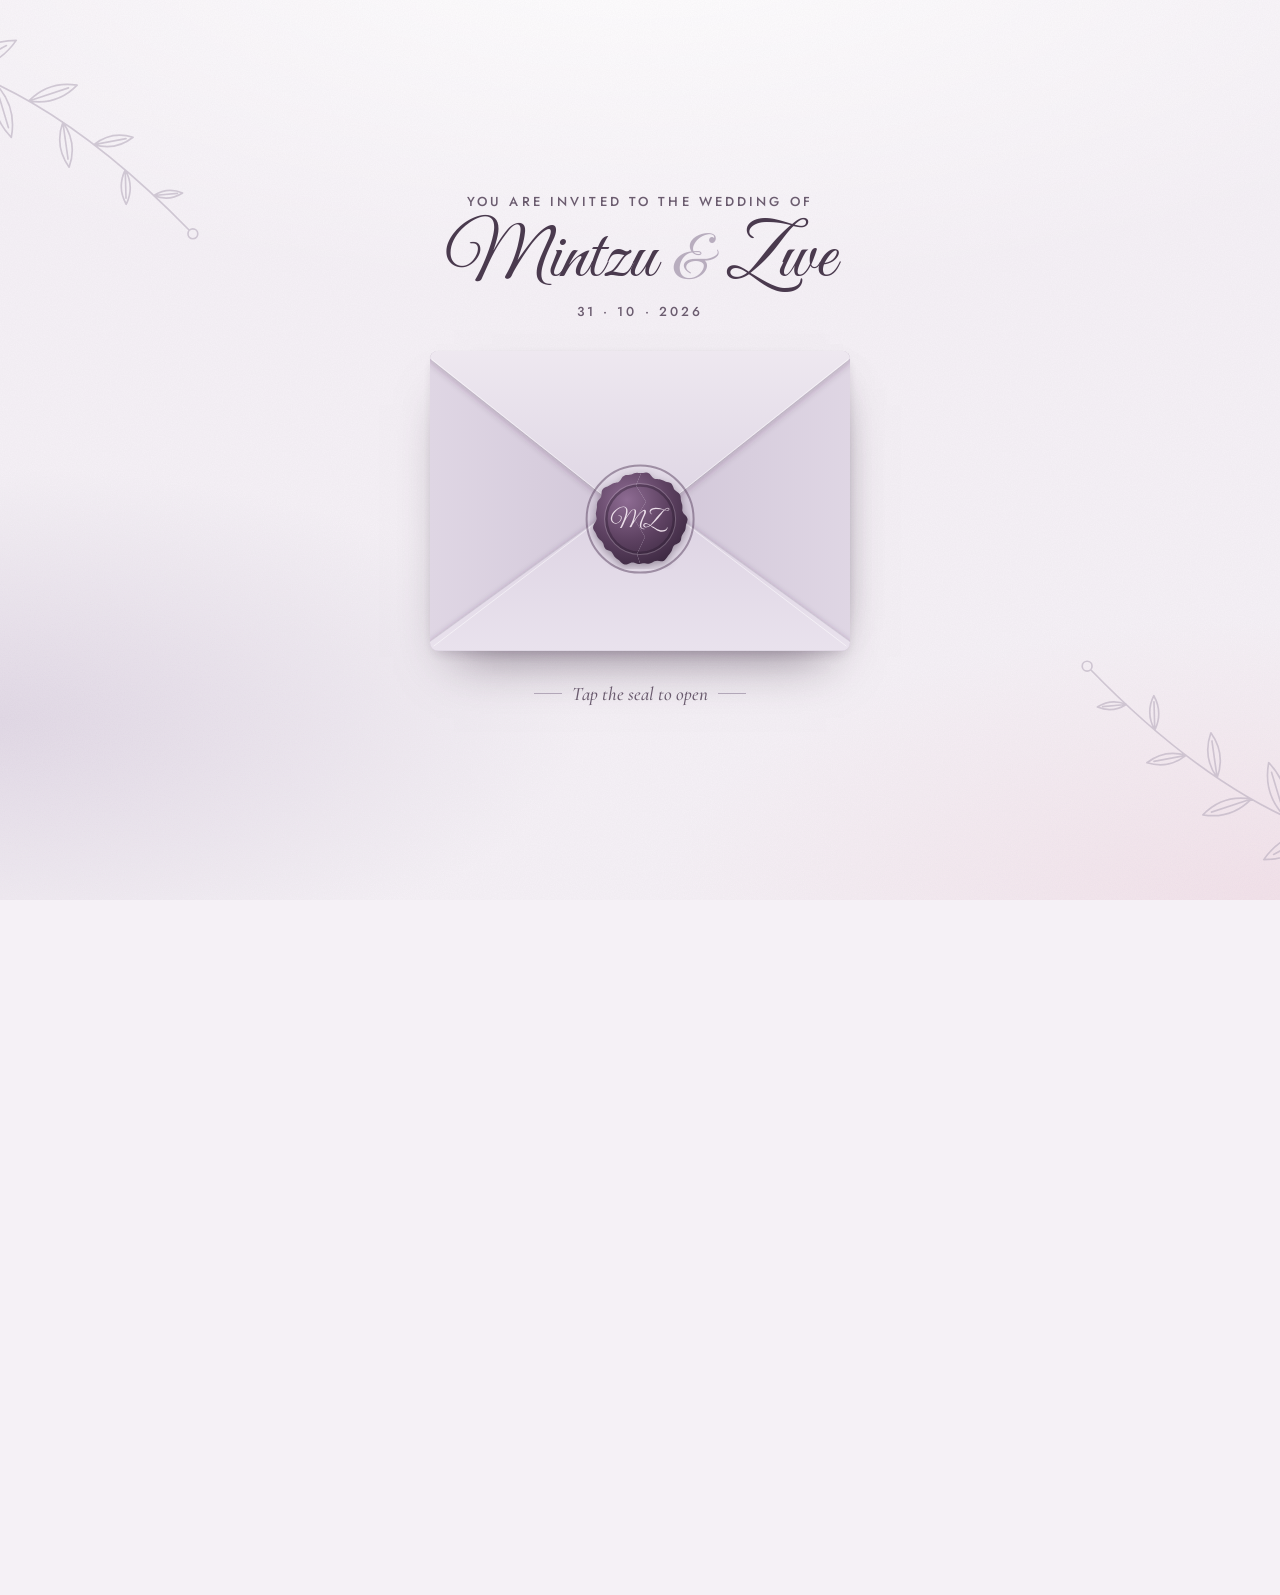
==== commit c14db6a9: "Split pages into HTML, CSS and JS files and self-host all assets index.html and qr.html now hold onl" ====
--- a/index.html
+++ b/index.html
@@ -18,700 +18,28 @@
   <meta property="og:image:height" content="630">
   <meta name="twitter:card" content="summary_large_image">
 
-  <link rel="icon" href="data:image/svg+xml,%3Csvg xmlns='http://www.w3.org/2000/svg' viewBox='0 0 64 64'%3E%3Ccircle cx='32' cy='32' r='30' fill='%235B4260'/%3E%3Cpath d='M32 46s-13-7.6-13-16.4A7 7 0 0 1 32 26a7 7 0 0 1 13 3.6C45 38.4 32 46 32 46z' fill='%23F4E8F2'/%3E%3C/svg%3E">
-  <link rel="preload" as="image" href="/public/images/invitation-card.webp" type="image/webp" fetchpriority="high">
-  <link rel="preconnect" href="https://fonts.googleapis.com">
-  <link rel="preconnect" href="https://fonts.gstatic.com" crossorigin>
-  <link href="https://fonts.googleapis.com/css2?family=Cormorant+Garamond:ital,wght@0,500;0,600;1,500&family=Great+Vibes&family=Jost:wght@400;500&display=swap" rel="stylesheet">
+  <link rel="icon" href="/public/images/favicon.svg" type="image/svg+xml">
+  <link rel="preload" href="/public/fonts/great-vibes.woff2" as="font" type="font/woff2" crossorigin>
+  <link rel="preload" href="/public/images/invitation-card.webp" as="image" type="image/webp" fetchpriority="high">
+  <link rel="stylesheet" href="/public/css/base.css">
+  <link rel="stylesheet" href="/public/css/invitation.css">
 
-  <!-- Decide before first paint whether the envelope shows (once per browser session) -->
+  <!-- Inline on purpose: it has to run before first paint, or the page flashes before the envelope
+       covers it. Shows the envelope once per browser session (key shared with invitation.js). -->
   <script>
-    (function (root) {
-      root.classList.add('js');
-      var seen = false;
-      try { seen = window.sessionStorage.getItem('mz-envelope-opened') === '1'; } catch (e) {}
-      if (!seen) root.classList.add('intro-on');
-    })(document.documentElement);
+    (function () {
+      try { if (window.sessionStorage.getItem('mz-envelope-opened') === '1') return; } catch (e) {}
+      document.documentElement.classList.add('intro-on');
+    })();
   </script>
-
-  <style>
-    :root {
-      /* Palette sampled from the printed card: plum ink, lilac line art, white paper */
-      --paper: #FFFFFF;
-      --bg: #F5F1F6;
-      --bg-deep: #EAE2EE;
-      --ink: #4A3A4E;
-      --ink-muted: #6B5C6F;
-      --lilac: #B8ADBE;
-      --line: #DCD3E1;
-      --plum: #5B4260;
-      --plum-deep: #3E2B42;
-      --blush: #F1DCE5;
-      --focus: #6D4A73;
-      --shadow-rgb: 62 43 66;
-
-      /* Envelope paper */
-      --env-back-1: #B6A8BE;
-      --env-back-2: #CBBFD2;
-      --env-side-1: #DFD6E4;
-      --env-side-2: #D1C6D8;
-      --env-bottom-1: #E9E2ED;
-      --env-bottom-2: #DCD2E2;
-      --env-flap-1: #EEE8F0;
-      --env-flap-2: #DDD4E3;
-      --liner-1: #F7EEF3;
-      --liner-2: #EAD9E5;
-      --liner-dot: #D2B9CB;
-
-      --font-script: "Great Vibes", "Snell Roundhand", cursive;
-      --font-serif: "Cormorant Garamond", Georgia, "Times New Roman", serif;
-      --font-sans: "Jost", system-ui, -apple-system, "Segoe UI", sans-serif;
-
-      --ease-out: cubic-bezier(0.22, 1, 0.36, 1);
-      --ease-in: cubic-bezier(0.55, 0, 1, 0.45);
-
-      /* One size for the card everywhere: inside the envelope it is only scaled down,
-         so it lands at exactly 1× in its slot. svh keeps it steady while the URL bar moves. */
-      --card-w: max(240px, min(92vw, 440px, calc((100vh - 210px) * 0.714)));
-      --env-w: min(88vw, 420px);
-    }
-    @supports (height: 100svh) {
-      :root { --card-w: max(240px, min(92vw, 440px, calc((100svh - 210px) * 0.714))); }
-    }
-
-    *, *::before, *::after { box-sizing: border-box; }
-    html {
-      -webkit-text-size-adjust: 100%;
-      text-size-adjust: 100%;
-      scrollbar-gutter: stable;
-    }
-    body {
-      margin: 0;
-      min-height: 100vh;
-      background: var(--bg);
-      color: var(--ink);
-      font: 500 1.1875rem/1.55 var(--font-serif);
-      font-variant-numeric: lining-nums;   /* Cormorant's default old-style figures dip below the line */
-      -webkit-font-smoothing: antialiased;
-      -webkit-tap-highlight-color: transparent;
-    }
-    img { display: block; max-width: 100%; }
-    button { font: inherit; color: inherit; }
-    :focus-visible { outline: 2px solid var(--focus); outline-offset: 4px; }
-    .sr-only {
-      position: absolute; width: 1px; height: 1px; padding: 0; margin: -1px;
-      overflow: hidden; clip: rect(0 0 0 0); white-space: nowrap; border: 0;
-    }
-    .icon {
-      width: 22px; height: 22px; flex: none;
-      fill: none; stroke: currentColor; stroke-width: 1.6; stroke-linecap: round; stroke-linejoin: round;
-    }
-
-    /* ---------- Backdrop: soft light, paper grain, line-art sprigs ---------- */
-    .backdrop {
-      position: fixed;
-      inset: 0;
-      z-index: -1;
-      overflow: hidden;
-      pointer-events: none;
-      background:
-        url("data:image/svg+xml,%3Csvg xmlns='http://www.w3.org/2000/svg' width='180' height='180'%3E%3Cfilter id='n'%3E%3CfeTurbulence type='fractalNoise' baseFrequency='.85' numOctaves='2' stitchTiles='stitch'/%3E%3CfeColorMatrix values='0 0 0 0 .3 0 0 0 0 .2 0 0 0 0 .3 0 0 0 .055 0'/%3E%3C/filter%3E%3Crect width='100%25' height='100%25' filter='url(%23n)'/%3E%3C/svg%3E"),
-        radial-gradient(120% 65% at 50% -8%, #FFFFFF 0%, rgba(255, 255, 255, 0) 62%),
-        radial-gradient(70% 45% at 100% 100%, rgba(241, 220, 229, 0.75), transparent 70%),
-        radial-gradient(65% 40% at 0% 80%, rgba(220, 211, 225, 0.8), transparent 70%),
-        var(--bg);
-    }
-    .sprig {
-      position: absolute;
-      width: min(40vw, 230px);
-      height: auto;
-      color: var(--lilac);
-      opacity: 0.6;
-    }
-    /* The sprig grows from its bottom-left corner; turn it so it grows out of each page corner */
-    .sprig-tl { left: -6%; top: -4%; transform: rotate(90deg); }
-    .sprig-br { right: -6%; bottom: -4%; transform: rotate(-90deg); }
-
-    /* =========================================================
-       Envelope intro (only while html.intro-on)
-       ========================================================= */
-    .intro { display: none; }
-    .intro-on .intro { display: block; }
-    html.intro-on { overflow: hidden; }
-
-    .intro {
-      position: fixed;
-      inset: 0;
-      z-index: 20;
-      overflow-x: hidden;
-      overflow-y: auto;
-      overscroll-behavior: contain;
-      transition: opacity 250ms linear;
-    }
-    .intro.is-opening { overflow: hidden; }     /* the card's path is measured when it starts */
-    .intro.is-leaving { opacity: 0; }
-
-    .intro-inner {
-      min-height: 100%;
-      display: grid;
-      grid-template-areas: "head" "env" "hint";
-      justify-items: center;
-      align-content: center;
-      gap: 28px;
-      padding: max(28px, env(safe-area-inset-top)) 16px max(28px, env(safe-area-inset-bottom));
-      text-align: center;
-    }
-    .intro-head { grid-area: head; }
-    .intro-head > p { margin: 0; }
-    .intro-greeting {
-      margin-bottom: 6px !important;
-      font-size: 1.375rem;
-      font-style: italic;
-    }
-    .intro-kicker, .intro-date {
-      font: 500 0.8125rem/1.6 var(--font-sans);
-      letter-spacing: 0.24em;
-      text-transform: uppercase;
-      text-wrap: balance;
-      color: var(--ink-muted);
-    }
-    .intro-names {
-      margin: 2px 0 0 !important;
-      font: 400 clamp(3.25rem, 15vw, 4.75rem)/1.15 var(--font-script);
-      color: var(--ink);
-    }
-    .amp { font-family: var(--font-script); color: var(--lilac); }
-    .intro-names .amp { font-size: 0.8em; padding: 0 0.06em; }
-
-    .intro-hint {
-      grid-area: hint;
-      margin: 0;
-      display: inline-flex;
-      align-items: center;
-      gap: 10px;
-      font-size: 1.1875rem;
-      font-style: italic;
-      color: var(--ink-muted);
-    }
-    .intro-hint::before, .intro-hint::after {
-      content: "";
-      width: 28px;
-      height: 1px;
-      background: var(--lilac);
-    }
-    .intro-head, .intro-hint { transition: opacity 400ms var(--ease-out), transform 400ms var(--ease-out); }
-    .intro.is-opening .intro-head { opacity: 0; transform: translateY(-12px); }
-    .intro.is-opening .intro-hint { opacity: 0; transform: translateY(8px); }
-
-    /* ---------- The envelope ----------
-       Not a stacking context, so the card can sit between the back and the pocket. */
-    .envelope {
-      grid-area: env;
-      position: relative;
-      width: var(--env-w);
-      aspect-ratio: 1.4;
-      cursor: pointer;
-      touch-action: manipulation;
-    }
-    .env-back,
-    .env-pocket,
-    .env-flap {
-      transition: transform 650ms var(--ease-in), opacity 650ms var(--ease-in);
-    }
-    .env-back {
-      position: absolute;
-      inset: 0;
-      z-index: 1;
-      border-radius: 8px;
-      background:
-        radial-gradient(circle, rgba(255, 255, 255, 0.28) 0 1.2px, transparent 1.7px) 0 0 / 12px 12px,
-        linear-gradient(180deg, var(--env-back-1), var(--env-back-2));
-      box-shadow:
-        0 30px 50px -24px rgba(var(--shadow-rgb) / 0.55),
-        0 6px 14px -6px rgba(var(--shadow-rgb) / 0.25);
-    }
-    .env-pocket {
-      position: absolute;
-      inset: 0;
-      z-index: 3;
-      width: 100%;
-      height: 100%;
-      overflow: visible;
-      clip-path: inset(0 round 8px);
-      pointer-events: none;
-    }
-    .s-side-1 { stop-color: var(--env-side-1); }
-    .s-side-2 { stop-color: var(--env-side-2); }
-    .s-bot-1 { stop-color: var(--env-bottom-1); }
-    .s-bot-2 { stop-color: var(--env-bottom-2); }
-    .s-flap-1 { stop-color: var(--env-flap-1); }
-    .s-flap-2 { stop-color: var(--env-flap-2); }
-    .s-liner-1 { stop-color: var(--liner-1); }
-    .s-liner-2 { stop-color: var(--liner-2); }
-    .liner-dot { fill: var(--liner-dot); }
-
-    .env-flap {
-      position: absolute;
-      left: 0;
-      top: 0;
-      z-index: 4;
-      width: 100%;
-      height: 62%;
-      perspective: 1100px;
-      pointer-events: none;
-      transition: z-index 0s linear 530ms, transform 650ms var(--ease-in), opacity 650ms var(--ease-in);
-    }
-    .flap-inner {
-      position: absolute;
-      inset: 0;
-      transform-origin: 50% 0;
-      transform-style: preserve-3d;
-      transition: transform 720ms cubic-bezier(0.5, 0, 0.3, 1) 170ms;
-    }
-    .flap-face {
-      position: absolute;
-      inset: 0;
-      -webkit-backface-visibility: hidden;
-      backface-visibility: hidden;
-    }
-    .flap-face svg { display: block; width: 100%; height: 100%; overflow: visible; }
-    .flap-out svg { clip-path: inset(0 0 -20% 0 round 8px 8px 0 0); }
-    .flap-in { transform: rotateX(180deg); }
-
-    /* Wax seal: two halves of one seal, split along a crack */
-    .seal {
-      position: absolute;
-      left: 50%;
-      top: 56%;
-      z-index: 5;
-      width: 24%;
-      aspect-ratio: 1;
-      padding: 0;
-      border: 0;
-      border-radius: 50%;
-      background: none;
-      cursor: pointer;
-      transform: translate(-50%, -50%);
-      touch-action: manipulation;
-      transition: transform 250ms var(--ease-out);
-    }
-    .seal::after {
-      content: "";
-      position: absolute;
-      inset: -4%;
-      border-radius: 50%;
-      border: 2px solid rgba(91, 66, 96, 0.5);
-      animation: seal-pulse 2.4s var(--ease-out) infinite;
-      pointer-events: none;
-    }
-    @keyframes seal-pulse {
-      0% { transform: scale(0.92); opacity: 0.9; }
-      70%, 100% { transform: scale(1.55); opacity: 0; }
-    }
-    @media (hover: hover) {
-      .envelope:hover .seal { transform: translate(-50%, -50%) scale(1.05); }
-    }
-    .seal:active { transform: translate(-50%, -50%) scale(0.95); }
-    .seal-half {
-      position: absolute;
-      inset: 0;
-      transition: transform 700ms var(--ease-in), opacity 700ms var(--ease-in);
-    }
-    .seal-half svg {
-      display: block;
-      width: 100%;
-      height: 100%;
-      overflow: visible;
-      filter: drop-shadow(0 3px 4px rgba(40, 24, 44, 0.38));
-    }
-    .seal-l { clip-path: polygon(0 0, 53% 0, 46% 17%, 56% 33%, 45% 51%, 55% 68%, 47% 85%, 52% 100%, 0 100%); }
-    .seal-r { clip-path: polygon(53% 0, 100% 0, 100% 100%, 52% 100%, 47% 85%, 55% 68%, 45% 51%, 56% 33%, 46% 17%); }
-    .intro.is-opening .seal { pointer-events: none; }
-    .intro.is-opening .seal::after { animation: none; opacity: 0; }
-    .intro.is-opening .seal-l { transform: translate(-30%, 70%) rotate(-32deg); opacity: 0; }
-    .intro.is-opening .seal-r { transform: translate(30%, 70%) rotate(32deg); opacity: 0; }
-
-    /* Opening: flap folds back (and drops behind the card halfway through) */
-    .envelope.is-open .env-flap { z-index: 1; }
-    .envelope.is-open .flap-inner { transform: rotateX(180deg); }
-    /* Card is out: the envelope falls away */
-    .envelope.is-dropping .env-back,
-    .envelope.is-dropping .env-pocket,
-    .envelope.is-dropping .env-flap { transform: translateY(80px) scale(0.96); opacity: 0; }
-
-    /* =========================================================
-       The card (one element: travels from the envelope to its slot)
-       ========================================================= */
-    .card {
-      position: relative;
-      width: 100%;
-      aspect-ratio: 1143 / 1600;
-      perspective: 1800px;
-      outline: none;
-    }
-    .card:focus-visible { outline: 2px solid var(--focus); outline-offset: 6px; border-radius: 8px; }
-    .card.is-traveling {
-      position: absolute;
-      left: 0;
-      top: 0;
-      z-index: 2;
-      width: var(--card-w);
-      pointer-events: none;
-    }
-    .card.is-out { z-index: 6; }
-
-    .card-flip {
-      position: relative;
-      width: 100%;
-      height: 100%;
-      transform-style: preserve-3d;
-      transition: transform 900ms cubic-bezier(0.65, 0, 0.35, 1);
-      touch-action: manipulation;
-    }
-    .card.is-ready .card-flip { cursor: pointer; }
-    .card.is-turned .card-flip { transform: rotateY(180deg); }
-
-    .card-face {
-      position: absolute;
-      inset: 0;
-      margin: 0;
-      overflow: hidden;
-      border-radius: 6px;
-      background: var(--paper);
-      box-shadow:
-        0 34px 60px -32px rgba(var(--shadow-rgb) / 0.55),
-        0 10px 22px -12px rgba(var(--shadow-rgb) / 0.3),
-        0 0 0 1px rgba(var(--shadow-rgb) / 0.06);
-      -webkit-backface-visibility: hidden;
-      backface-visibility: hidden;
-    }
-    .card-face picture, .card-face img { width: 100%; height: 100%; }
-    .card-front img { object-fit: cover; }
-
-    /* One soft light sweep across the paper when the card lands */
-    .card-front::after {
-      content: "";
-      position: absolute;
-      inset: 0;
-      background: linear-gradient(110deg, transparent 32%, rgba(255, 255, 255, 0.7) 48%, transparent 64%);
-      transform: translateX(-120%);
-      pointer-events: none;
-    }
-    .card.is-landed .card-front::after { animation: sheen 1400ms var(--ease-out) 120ms both; }
-    @keyframes sheen { to { transform: translateX(120%); } }
-
-    .card-back {
-      transform: rotateY(180deg);
-      display: flex;
-      flex-direction: column;
-      padding: 5.5% 5.5% 0;
-      text-align: center;
-    }
-    .card-back .photo {
-      flex: 1;
-      min-height: 0;
-      overflow: hidden;
-      border-radius: 3px;
-      background: var(--bg-deep);
-    }
-    .card-back .photo img { object-fit: cover; object-position: 50% 36%; }
-    .photo-names {
-      margin: 3% 0 0;
-      font: 400 calc(var(--card-w) * 0.1)/1.2 var(--font-script);
-      color: var(--ink);
-    }
-    .photo-date {
-      margin: 0 0 5.5%;
-      font: 500 max(11px, calc(var(--card-w) * 0.03))/1.4 var(--font-sans);
-      letter-spacing: 0.3em;
-      color: var(--ink-muted);
-    }
-
-    /* =========================================================
-       The page the card lands on
-       ========================================================= */
-    .page {
-      display: flex;
-      flex-direction: column;
-      align-items: center;
-      min-height: 100vh;
-      padding: max(16px, env(safe-area-inset-top)) 16px max(40px, env(safe-area-inset-bottom));
-      overflow-x: hidden;               /* the glow behind the card is wider than a phone */
-      overflow-x: clip;
-    }
-    .hero {
-      position: relative;
-      display: flex;
-      flex-direction: column;
-      align-items: center;
-      width: 100%;
-    }
-    .hero::before {          /* soft glow behind the card */
-      content: "";
-      position: absolute;
-      left: 50%;
-      top: calc(var(--card-w) * 0.7);
-      z-index: -1;
-      width: calc(var(--card-w) * 2.2);
-      aspect-ratio: 1;
-      background: radial-gradient(closest-side, rgba(255, 255, 255, 0.9), rgba(255, 255, 255, 0));
-      transform: translate(-50%, -50%);
-      transition: opacity 900ms var(--ease-out);
-      pointer-events: none;
-    }
-    .intro-on .hero::before { opacity: 0; }
-    .card-slot {
-      width: var(--card-w);
-      aspect-ratio: 1143 / 1600;
-    }
-    .intro-on .card-slot > .card { visibility: hidden; }   /* until JS tucks it into the envelope */
-
-    /* Everything except the card fades in after it lands */
-    .reveal {
-      transition:
-        opacity 700ms var(--ease-out) var(--d, 0ms),
-        transform 700ms var(--ease-out) var(--d, 0ms);
-    }
-    .intro-on .reveal { opacity: 0; transform: translateY(16px); visibility: hidden; }
-    .no-anim, .no-anim *, .no-anim *::before, .no-anim *::after { transition: none !important; animation: none !important; }
-
-    .turn {
-      display: inline-flex;
-      align-items: center;
-      gap: 8px;
-      min-height: 44px;
-      margin-top: 14px;
-      padding: 0 18px;
-      border: 0;
-      border-radius: 999px;
-      background: none;
-      font: italic 500 1.1875rem/1 var(--font-serif);
-      color: var(--ink);
-      cursor: pointer;
-      touch-action: manipulation;
-      transition: background-color 200ms var(--ease-out), opacity 700ms var(--ease-out) var(--d, 0ms), transform 700ms var(--ease-out) var(--d, 0ms);
-    }
-    .turn .icon { width: 20px; height: 20px; color: var(--plum); transition: transform 700ms var(--ease-out); }
-    .turn.is-turned .icon { transform: rotate(-360deg); }
-    @media (hover: hover) { .turn:hover { background: rgba(255, 255, 255, 0.7); } }
-
-    .actions {
-      display: grid;
-      grid-template-columns: repeat(3, minmax(0, 1fr));
-      gap: 10px;
-      width: min(100%, 440px);
-      margin-top: 10px;
-    }
-    .action {
-      display: flex;
-      flex-direction: column;
-      align-items: center;
-      justify-content: center;
-      gap: 6px;
-      min-height: 78px;
-      padding: 10px 6px;
-      border: 1px solid var(--line);
-      border-radius: 14px;
-      background: rgba(255, 255, 255, 0.75);
-      color: var(--ink);
-      font: 500 0.875rem/1.25 var(--font-sans);
-      letter-spacing: 0.02em;
-      text-align: center;
-      text-decoration: none;
-      touch-action: manipulation;
-      transition: border-color 200ms var(--ease-out), background-color 200ms var(--ease-out), transform 150ms var(--ease-out);
-    }
-    .action .icon { color: var(--plum); }
-    @media (hover: hover) { .action:hover { border-color: var(--lilac); background: var(--paper); } }
-    .action:active { transform: scale(0.97); }
-
-    .details {
-      width: min(100%, 560px);
-      margin-top: 56px;
-      text-align: center;
-    }
-    .ornament {
-      display: flex;
-      align-items: center;
-      justify-content: center;
-      gap: 12px;
-      color: var(--lilac);
-    }
-    .ornament::before, .ornament::after {
-      content: "";
-      width: 64px;
-      height: 1px;
-      background: currentColor;
-    }
-    .ornament svg { width: 14px; height: 14px; fill: currentColor; }
-    .names {
-      margin: 18px 0 0;
-      font: 400 clamp(2.5rem, 11vw, 3.5rem)/1.15 var(--font-script);
-      color: var(--ink);
-    }
-    .names > span { display: block; }
-    .names .amp { font-size: 0.75em; line-height: 1; }
-    .lede {
-      margin: 14px auto 0;
-      max-width: 30ch;
-      font-size: 1.3125rem;
-      font-style: italic;
-      line-height: 1.45;
-      color: var(--ink-muted);
-    }
-    .label {
-      display: block;
-      font: 500 0.75rem/1.6 var(--font-sans);
-      letter-spacing: 0.22em;
-      text-transform: uppercase;
-      color: var(--ink-muted);
-    }
-    .facts {
-      display: grid;
-      gap: 12px;
-      margin: 32px 0 0;
-    }
-    .fact {
-      padding: 22px 20px;
-      border: 1px solid var(--line);
-      border-radius: 16px;
-      background: rgba(255, 255, 255, 0.7);
-    }
-    .fact dt { margin-bottom: 6px; }
-    .fact dd { margin: 0; }
-    .fact strong { display: block; font-size: 1.375rem; font-weight: 600; line-height: 1.3; }
-    .families {
-      display: grid;
-      gap: 14px;
-      margin-top: 32px;
-    }
-    .families p { margin: 0; }
-    .foot {
-      margin-top: 48px;
-      display: flex;
-      flex-direction: column;
-      align-items: center;
-      gap: 12px;
-      text-align: center;
-    }
-    .sign { margin: 0; font: 400 2rem/1.2 var(--font-script); color: var(--ink); }
-    .replay {
-      display: inline-flex;
-      align-items: center;
-      gap: 8px;
-      min-height: 44px;
-      padding: 0 16px;
-      border: 0;
-      border-radius: 999px;
-      background: none;
-      font: 500 0.875rem/1 var(--font-sans);
-      letter-spacing: 0.04em;
-      color: var(--ink-muted);
-      cursor: pointer;
-      text-decoration: underline;
-      text-decoration-color: var(--lilac);
-      text-underline-offset: 4px;
-    }
-    @media (hover: hover) { .replay:hover { color: var(--ink); } }
-    .replay .icon { width: 18px; height: 18px; }
-
-    @media (min-width: 640px) {
-      .facts { grid-template-columns: 1fr 1fr; }
-      .families { grid-template-columns: 1fr 1fr; }
-    }
-
-    /* ---------- Petals (after landing, one shower) ---------- */
-    .petals {
-      position: fixed;
-      inset: 0;
-      z-index: 30;
-      overflow: hidden;
-      pointer-events: none;
-    }
-    .petal {
-      position: absolute;
-      top: -30px;
-      left: var(--x);
-      width: var(--size);
-      height: calc(var(--size) * 0.8);
-      border-radius: 100% 0 100% 0 / 100% 0 100% 0;
-      background: linear-gradient(135deg, #FFFFFF, var(--tint));
-      opacity: 0;
-      animation: petal-fall var(--fall) cubic-bezier(0.35, 0.1, 0.6, 1) var(--delay) 1 both;
-    }
-    @keyframes petal-fall {
-      0% { opacity: 0; transform: translate3d(0, 0, 0) rotate(0deg); }
-      10% { opacity: 0.95; }
-      80% { opacity: 0.85; }
-      100% { opacity: 0; transform: translate3d(var(--drift), 108vh, 0) rotate(var(--spin)); }
-    }
-
-    /* ---------- Short landscape phones: text beside the envelope ---------- */
-    @media (orientation: landscape) and (max-height: 540px) {
-      :root { --env-w: min(46vw, 400px, calc((100vh - 110px) * 1.4)); }
-      @supports (height: 100svh) {
-        :root { --env-w: min(46vw, 400px, calc((100svh - 110px) * 1.4)); }
-      }
-      .intro-inner {
-        grid-template-areas: "head env" "head hint";
-        grid-template-columns: minmax(0, 1fr) auto;
-        column-gap: 32px;
-        row-gap: 16px;
-        align-items: center;
-      }
-    }
-
-    @media (prefers-reduced-motion: reduce) {
-      .seal::after { animation: none; opacity: 0; }
-      .intro.is-opening .seal-l,
-      .intro.is-opening .seal-r { transform: none; }
-      .reveal, .turn { transition-duration: 200ms !important; transition-delay: 0ms !important; }
-      .intro-on .reveal { transform: none; }
-      .card-flip { transition: none; }
-      /* Faces swap with a cut instead of a 3D turn */
-      .card.is-turned .card-flip { transform: none; }
-      .card-back { transform: none; opacity: 0; }
-      .card.is-turned .card-back { opacity: 1; }
-      .card.is-turned .card-front { opacity: 0; }
-      .card.is-landed .card-front::after { animation: none; }
-    }
-  </style>
+  <!-- If the script cannot load (or the browser is too old for modules), show the page without the envelope -->
+  <script type="module" src="/public/js/invitation.js" onerror="document.documentElement.classList.remove('intro-on')"></script>
+  <script nomodule>document.documentElement.classList.remove('intro-on');</script>
 </head>
 <body>
-  <!-- ============ Icon + seal sprite ============ -->
-  <svg width="0" height="0" style="position:absolute" aria-hidden="true" focusable="false">
-    <defs>
-      <radialGradient id="g-seal" cx="36%" cy="30%" r="78%">
-        <stop offset="0" stop-color="#8E6C93"/>
-        <stop offset="0.55" stop-color="#5E4262"/>
-        <stop offset="1" stop-color="#3B2840"/>
-      </radialGradient>
-      <symbol id="seal-art" viewBox="0 0 120 120">
-        <path fill="url(#g-seal)" d="M116.4 60.0C116.5 61.2 116.0 62.5 115.7 63.6C115.3 64.8 114.8 66.0 114.5 67.2C114.2 68.4 114.3 69.6 114.1 70.8C113.8 71.9 113.6 73.1 113.1 74.2C112.5 75.3 111.6 76.3 110.9 77.3C110.3 78.3 109.7 79.3 109.3 80.4C108.9 81.5 109.0 82.8 108.7 84.0C108.3 85.1 108.0 86.4 107.3 87.3C106.5 88.2 105.1 88.8 104.0 89.4C102.9 90.1 101.5 90.4 100.7 91.2C99.8 92.0 99.3 93.0 98.8 94.0C98.3 95.1 98.1 96.5 97.6 97.6C97.1 98.7 96.4 99.7 95.7 100.7C95.0 101.7 94.1 102.4 93.3 103.4C92.6 104.4 92.0 105.6 91.2 106.6C90.4 107.6 89.6 108.8 88.5 109.4C87.5 110.0 86.1 110.1 84.7 110.1C83.4 110.1 81.8 109.5 80.5 109.5C79.2 109.5 78.1 109.7 77.0 110.1C75.9 110.5 75.0 111.5 73.9 112.0C72.8 112.4 71.7 112.9 70.5 113.0C69.4 113.1 68.1 112.7 66.9 112.7C65.8 112.6 64.6 112.5 63.4 112.6C62.3 112.7 61.2 113.2 60.0 113.2C58.8 113.3 57.7 113.2 56.5 113.0C55.4 112.7 54.3 112.0 53.2 111.8C52.1 111.5 51.0 111.5 49.7 111.7C48.5 112.0 47.1 112.9 45.7 113.3C44.4 113.7 42.9 114.2 41.7 114.0C40.4 113.8 39.4 113.0 38.3 112.3C37.3 111.5 36.5 110.4 35.6 109.6C34.6 108.7 33.6 108.1 32.7 107.4C31.7 106.6 30.7 105.9 29.9 105.0C29.1 104.1 28.6 102.8 27.9 101.8C27.3 100.8 26.7 99.7 25.9 98.9C25.0 98.2 23.7 97.9 22.6 97.4C21.5 96.8 20.1 96.5 19.2 95.8C18.3 95.0 17.8 93.9 17.3 92.8C16.8 91.7 16.8 90.2 16.4 89.2C15.9 88.1 15.2 87.2 14.4 86.3C13.6 85.4 12.3 84.8 11.5 83.9C10.6 83.0 9.8 82.1 9.2 81.0C8.6 80.0 8.4 78.8 7.8 77.7C7.3 76.6 6.5 75.6 5.9 74.5C5.3 73.4 4.4 72.3 4.2 71.1C4.0 69.9 4.2 68.6 4.6 67.3C5.1 66.0 6.3 64.7 6.9 63.5C7.6 62.3 8.2 61.1 8.4 60.0C8.5 58.9 8.0 57.7 7.9 56.6C7.7 55.4 7.4 54.2 7.4 53.1C7.5 51.9 7.9 50.8 8.1 49.7C8.3 48.5 8.6 47.4 8.7 46.3C8.8 45.1 8.6 43.8 8.7 42.6C8.8 41.4 9.0 40.1 9.5 39.1C10.0 38.0 11.1 37.2 11.8 36.2C12.5 35.3 13.3 34.4 13.7 33.3C14.2 32.2 14.0 30.7 14.2 29.4C14.5 28.1 14.4 26.6 15.0 25.5C15.5 24.4 16.6 23.5 17.6 22.8C18.7 22.1 20.1 21.8 21.3 21.3C22.4 20.7 23.4 20.1 24.5 19.5C25.5 18.9 26.5 18.2 27.6 17.7C28.7 17.3 30.0 17.1 31.2 16.8C32.3 16.5 33.6 16.5 34.5 15.9C35.5 15.3 36.2 14.3 37.0 13.3C37.7 12.2 38.3 10.7 39.2 9.8C40.1 8.9 41.2 8.2 42.3 7.8C43.4 7.5 44.8 7.8 46.0 7.6C47.2 7.5 48.3 7.4 49.5 7.1C50.6 6.7 51.7 6.0 52.8 5.6C54.0 5.2 55.2 4.9 56.4 4.8C57.6 4.8 58.8 5.2 60.0 5.2C61.2 5.3 62.4 5.3 63.6 5.2C64.8 5.1 66.1 4.6 67.3 4.7C68.5 4.8 69.7 5.1 70.8 5.8C71.8 6.5 72.7 8.0 73.7 9.0C74.6 10.0 75.4 11.2 76.4 11.7C77.4 12.3 78.5 12.3 79.7 12.5C80.8 12.7 82.2 12.5 83.3 12.7C84.5 12.9 85.6 13.4 86.7 13.8C87.8 14.3 88.8 14.8 89.9 15.2C91.1 15.6 92.5 15.7 93.7 16.1C94.9 16.5 96.2 16.9 97.1 17.7C97.9 18.6 98.4 19.9 99.0 21.0C99.6 22.1 99.8 23.6 100.4 24.6C101.1 25.6 102.0 26.2 103.0 27.0C104.0 27.8 105.3 28.3 106.2 29.2C107.0 30.0 107.6 31.2 107.9 32.3C108.3 33.5 108.2 34.9 108.3 36.2C108.5 37.4 108.7 38.6 109.0 39.7C109.3 40.8 109.9 41.9 110.1 43.0C110.3 44.1 110.2 45.4 110.3 46.5C110.3 47.7 109.9 48.9 110.1 50.0C110.4 51.1 110.9 52.1 111.7 53.2C112.5 54.3 113.9 55.3 114.7 56.4C115.5 57.5 116.2 58.8 116.4 60.0Z"/>
-        <circle cx="60" cy="60" r="40" fill="none" stroke="#2A1A2E" stroke-opacity="0.4" stroke-width="3"/>
-        <circle cx="60" cy="60" r="42.2" fill="none" stroke="#FFFFFF" stroke-opacity="0.2" stroke-width="1.2"/>
-        <text x="60" y="73" text-anchor="middle" font-family="'Great Vibes', cursive" font-size="40" fill="#F6EAF4" fill-opacity="0.92">MZ</text>
-      </symbol>
-
-      <symbol id="sprig" viewBox="0 0 150 225">
-        <g fill="none" stroke="currentColor" stroke-width="1.1" stroke-linecap="round" stroke-linejoin="round">
-          <path d="M18 216C26 150 64 84 136 14"/>
-          <path d="M24.2 184.3Q49.0 184.5 63.4 164.3Q38.6 164.1 24.2 184.3ZM24.2 184.3L56.3 167.9M31.1 162.5Q31.0 139.7 12.3 126.7Q12.4 149.5 31.1 162.5ZM31.1 162.5L15.7 133.1M40.3 140.5Q60.7 144.4 75.6 129.9Q55.2 126.1 40.3 140.5ZM40.3 140.5L69.2 131.8M51.8 118.5Q54.9 100.0 41.5 87.0Q38.5 105.4 51.8 118.5ZM51.8 118.5L43.3 92.6M65.7 96.3Q81.4 101.9 95.0 92.2Q79.2 86.6 65.7 96.3ZM65.7 96.3L89.7 92.9M80.3 76.0Q84.5 62.0 75.5 50.5Q71.2 64.5 80.3 76.0ZM80.3 76.0L76.4 55.1M96.8 55.6Q108.2 61.1 119.2 55.0Q107.9 49.4 96.8 55.6ZM96.8 55.6L115.2 55.1M113.5 37.0Q117.5 27.2 111.8 18.2Q107.8 28.0 113.5 37.0ZM113.5 37.0L112.1 21.6"/>
-          <circle cx="138.5" cy="11.5" r="3.2"/>
-        </g>
-      </symbol>
-
-      <symbol id="i-turn" viewBox="0 0 24 24"><path d="M3 12a9 9 0 1 0 9-9 9.75 9.75 0 0 0-6.74 2.74L3 8"/><path d="M3 3v5h5"/></symbol>
-      <symbol id="i-pin" viewBox="0 0 24 24"><path d="M20 10c0 4.993-5.539 10.193-7.399 11.799a1 1 0 0 1-1.202 0C9.539 20.193 4 14.993 4 10a8 8 0 0 1 16 0"/><circle cx="12" cy="10" r="3"/></symbol>
-      <symbol id="i-calendar" viewBox="0 0 24 24"><path d="M8 2v4"/><path d="M16 2v4"/><path d="M21 13V6a2 2 0 0 0-2-2H5a2 2 0 0 0-2 2v14a2 2 0 0 0 2 2h8"/><path d="M3 10h18"/><path d="M16 19h6"/><path d="M19 16v6"/></symbol>
-      <symbol id="i-download" viewBox="0 0 24 24"><path d="M21 15v4a2 2 0 0 1-2 2H5a2 2 0 0 1-2-2v-4"/><path d="m7 10 5 5 5-5"/><path d="M12 15V3"/></symbol>
-      <symbol id="i-envelope" viewBox="0 0 24 24"><path d="M21.2 8.4c.5.38.8.97.8 1.6v10a2 2 0 0 1-2 2H4a2 2 0 0 1-2-2V10a2 2 0 0 1 .8-1.6l8-6a2 2 0 0 1 2.4 0l8 6Z"/><path d="m22 10-8.97 5.7a1.94 1.94 0 0 1-2.06 0L2 10"/></symbol>
-    </defs>
-  </svg>
-
   <div class="backdrop" aria-hidden="true">
-    <svg class="sprig sprig-tl" viewBox="0 0 150 225"><use href="#sprig"/></svg>
-    <svg class="sprig sprig-br" viewBox="0 0 150 225"><use href="#sprig"/></svg>
+    <img class="sprig sprig-tl" src="/public/images/sprig.svg" alt="">
+    <img class="sprig sprig-br" src="/public/images/sprig.svg" alt="">
   </div>
 
   <!-- ============ Envelope intro ============ -->
@@ -726,7 +54,7 @@
 
       <div class="envelope" id="envelope">
         <div class="env-back"></div>
-        <!-- the card is moved in here, between the back and the pocket -->
+        <!-- invitation.js moves the card in here, between the back and the pocket -->
         <svg class="env-pocket" id="env-pocket" viewBox="0 0 140 100" preserveAspectRatio="none" aria-hidden="true" focusable="false">
           <defs>
             <linearGradient id="g-side-l" x1="0" y1="0" x2="1" y2="0"><stop offset="0" class="s-side-1"/><stop offset="1" class="s-side-2"/></linearGradient>
@@ -768,8 +96,8 @@
           </div>
         </div>
         <button class="seal" id="seal" type="button" aria-label="Open the invitation">
-          <span class="seal-half seal-l" aria-hidden="true"><svg viewBox="0 0 120 120" focusable="false"><use href="#seal-art"/></svg></span>
-          <span class="seal-half seal-r" aria-hidden="true"><svg viewBox="0 0 120 120" focusable="false"><use href="#seal-art"/></svg></span>
+          <span class="seal-half seal-l"><img src="/public/images/seal.svg" alt=""></span>
+          <span class="seal-half seal-r"><img src="/public/images/seal.svg" alt=""></span>
         </button>
       </div>
 
@@ -805,30 +133,30 @@
         </div>
       </div>
 
-      <button class="turn reveal" id="turn" type="button" style="--d: 80ms">
-        <svg class="icon" aria-hidden="true" focusable="false"><use href="#i-turn"/></svg>
+      <button class="turn reveal" id="turn" type="button">
+        <svg class="icon" aria-hidden="true" focusable="false"><use href="/public/images/icons.svg#i-turn"/></svg>
         <span id="turn-label">See our photo</span>
       </button>
 
-      <nav class="actions reveal" aria-label="Plan your visit" style="--d: 180ms">
+      <nav class="actions reveal" aria-label="Plan your visit">
         <a class="action" href="https://www.google.com/maps/search/?api=1&amp;query=The%20Memorial%20Venue%2C%20No.152%20Yaw%20Gi%20Kyaung%20St%2C%20Hlaing%20Township%2C%20Yangon" target="_blank" rel="noopener">
-          <svg class="icon" aria-hidden="true" focusable="false"><use href="#i-pin"/></svg>
+          <svg class="icon" aria-hidden="true" focusable="false"><use href="/public/images/icons.svg#i-pin"/></svg>
           Directions
         </a>
         <a class="action" id="add-calendar" href="/public/mintzu-zwe-wedding.ics"
            data-google="https://calendar.google.com/calendar/render?action=TEMPLATE&amp;text=Wedding%20Dinner%20of%20Mintzu%20%26%20Zwe&amp;dates=20261031T113000Z%2F20261031T143000Z&amp;details=Mintzu%20Hnin%20Khat%20and%20Zwe%20Marn%20Htet%20request%20the%20honor%20of%20your%20presence%20at%20their%20wedding%20dinner.&amp;location=The%20Memorial%20Venue%2C%20No.152%2C%20Yaw%20Gi%20Kyaung%20St%2C%20(11)%20Quarter%2C%20Hlaing%20Township%2C%20Yangon">
-          <svg class="icon" aria-hidden="true" focusable="false"><use href="#i-calendar"/></svg>
+          <svg class="icon" aria-hidden="true" focusable="false"><use href="/public/images/icons.svg#i-calendar"/></svg>
           Add to calendar
         </a>
         <a class="action" href="/public/images/invitation-card.jpg" download="Mintzu-Zwe-Wedding-Invitation.jpg">
-          <svg class="icon" aria-hidden="true" focusable="false"><use href="#i-download"/></svg>
+          <svg class="icon" aria-hidden="true" focusable="false"><use href="/public/images/icons.svg#i-download"/></svg>
           Save the card
         </a>
       </nav>
       <p class="sr-only" id="status" role="status" aria-live="polite"></p>
     </section>
 
-    <section class="details reveal" aria-labelledby="names" style="--d: 300ms">
+    <section class="details reveal" aria-labelledby="names">
       <div class="ornament" aria-hidden="true"><svg viewBox="0 0 14 14"><path d="M7 0 9 5 14 7 9 9 7 14 5 9 0 7 5 5Z"/></svg></div>
       <h1 class="names" id="names">
         <span>Mintzu Hnin Khat</span>
@@ -854,246 +182,13 @@
       </div>
     </section>
 
-    <footer class="foot reveal" style="--d: 360ms">
+    <footer class="foot reveal">
       <p class="sign">With love, Mintzu &amp; Zwe</p>
       <button class="replay" id="replay" type="button" hidden>
-        <svg class="icon" aria-hidden="true" focusable="false"><use href="#i-envelope"/></svg>
+        <svg class="icon" aria-hidden="true" focusable="false"><use href="/public/images/icons.svg#i-envelope"/></svg>
         Open the envelope again
       </button>
     </footer>
   </main>
-
-  <script>
-    (function () {
-      'use strict';
-
-      var doc = document;
-      var root = doc.documentElement;
-      var STORAGE_KEY = 'mz-envelope-opened';
-      var motionQuery = window.matchMedia ? window.matchMedia('(prefers-reduced-motion: reduce)') : null;
-      function reducedMotion() { return !!(motionQuery && motionQuery.matches); }
-      function $(sel) { return doc.querySelector(sel); }
-      function remember(on) {
-        try {
-          if (on) window.sessionStorage.setItem(STORAGE_KEY, '1');
-          else window.sessionStorage.removeItem(STORAGE_KEY);
-        } catch (e) {}
-      }
-
-      var card = $('#card');
-      var cardFlip = $('#card-flip');
-      var faces = [$('.card-front'), $('.card-back')];
-      var turnBtn = $('#turn');
-      var turnLabel = $('#turn-label');
-      var status = $('#status');
-
-      /* ---------- 1. Personal greeting: add ?to=Ko%20Aung to the link ---------- */
-      (function greet() {
-        var name = '';
-        try { name = (new URLSearchParams(window.location.search).get('to') || '').trim().slice(0, 60); } catch (e) {}
-        if (!name) return;
-        doc.querySelectorAll('[data-guest-name]').forEach(function (el) { el.textContent = name; });
-        doc.querySelectorAll('[data-guest-greeting]').forEach(function (el) { el.hidden = false; });
-      })();
-
-      /* ---------- 2. Calendar: Android gets Google Calendar, everyone else the .ics file ---------- */
-      (function calendarLink() {
-        var link = $('#add-calendar');
-        if (!link || !/Android/i.test(navigator.userAgent)) return;
-        link.href = link.getAttribute('data-google');
-        link.target = '_blank';
-        link.rel = 'noopener';
-      })();
-
-      /* ---------- 3. Turning the card over (invitation ⇄ couple photo) ---------- */
-      var turned = false;
-      function setTurned(on, announce) {
-        turned = on;
-        card.classList.toggle('is-turned', on);
-        turnBtn.classList.toggle('is-turned', on);
-        faces[0].setAttribute('aria-hidden', String(on));
-        faces[1].setAttribute('aria-hidden', String(!on));
-        turnLabel.textContent = on ? 'See the invitation' : 'See our photo';
-        if (announce) status.textContent = on ? 'Showing our photo.' : 'Showing the invitation card.';
-      }
-      function turn() {
-        if (card.classList.contains('is-ready')) setTurned(!turned, true);
-      }
-      cardFlip.addEventListener('click', turn);
-      turnBtn.addEventListener('click', turn);
-
-      /* ---------- 4. Envelope → card ---------- */
-      (function envelope() {
-        var intro = $('#intro');
-        var env = $('#envelope');
-        var pocket = $('#env-pocket');
-        var seal = $('#seal');
-        var slot = $('#card-slot');
-        var replay = $('#replay');
-        var cardImg = $('.card-front img');
-
-        var CARD_DELAY_MS = 750;     /* seal breaks + flap opens before the card moves */
-        var CARD_MS = 1850;          /* rise out of the envelope, then come forward to the slot */
-        var RISE_PART = 0.3;         /* share of CARD_MS spent rising */
-
-        var state = 'closed';        /* closed → opening → open */
-        var run = 0;                 /* bumps on every reset so callbacks from an old run do nothing */
-        var anim = null;
-        var timers = [];
-
-        if (!intro || !env || !card) return;
-        replay.hidden = false;
-
-        function later(fn, ms) { timers.push(window.setTimeout(fn, ms)); }
-        function clearTimers() { timers.forEach(window.clearTimeout); timers = []; }
-
-        /* ----- Geometry -----
-           The card's layout box is its final size, parked at the envelope's top-left corner.
-           A frame moves its centre, then rotates and scales it around that centre. */
-        function frame(f) {
-          return 'translate(' + f.x + 'px, ' + f.y + 'px) rotate(' + f.r + 'deg) scale(' + f.s + ')';
-        }
-        function restFrame() {
-          var ew = env.offsetWidth, eh = env.offsetHeight;
-          var cw = card.offsetWidth, ch = card.offsetHeight;
-          var s = (ew * 0.9) / ch;              /* lying on its side, like a 5×7 card in its envelope */
-          var visibleH = cw * s;
-          return { x: ew / 2 - cw / 2, y: eh * 0.06 + visibleH / 2 - ch / 2, r: -90, s: s, visibleH: visibleH };
-        }
-        function slotFrame() {
-          var e = env.getBoundingClientRect();
-          var sl = slot.getBoundingClientRect();
-          return { x: sl.left - e.left, y: sl.top - e.top, r: 0, s: 1 };
-        }
-        function placeRest() { card.style.transform = frame(restFrame()); }
-
-        function decoded(img) {
-          var loaded = img.decode
-            ? img.decode()
-            : new Promise(function (resolve) {
-                if (img.complete) return resolve();
-                img.addEventListener('load', resolve, { once: true });
-                img.addEventListener('error', resolve, { once: true });
-              });
-          var timeout = new Promise(function (resolve) { window.setTimeout(resolve, 3000); });
-          return Promise.race([loaded.catch(function () {}), timeout]);
-        }
-
-        function scatterPetals() {
-          var tints = ['#E7D6EC', '#F1D9E4', '#DCCFE3'];
-          var box = doc.createElement('div');
-          box.className = 'petals';
-          box.setAttribute('aria-hidden', 'true');
-          for (var i = 0; i < 22; i++) {
-            var p = doc.createElement('span');
-            p.className = 'petal';
-            p.style.setProperty('--x', (Math.random() * 100).toFixed(1) + 'vw');
-            p.style.setProperty('--size', (10 + Math.random() * 11).toFixed(0) + 'px');
-            p.style.setProperty('--drift', (Math.random() * 180 - 90).toFixed(0) + 'px');
-            p.style.setProperty('--spin', (Math.random() * 600 - 300).toFixed(0) + 'deg');
-            p.style.setProperty('--fall', (5 + Math.random() * 3).toFixed(2) + 's');
-            p.style.setProperty('--delay', (Math.random() * 2.2).toFixed(2) + 's');
-            p.style.setProperty('--tint', tints[i % tints.length]);
-            box.appendChild(p);
-          }
-          doc.body.appendChild(box);
-          window.setTimeout(function () { box.remove(); }, 11000);
-        }
-
-        /* Put everything back: card tucked inside a closed envelope */
-        function show() {
-          run++;
-          clearTimers();
-          if (anim) { anim.cancel(); anim = null; }
-          state = 'closed';
-          root.classList.add('no-anim', 'intro-on');
-          intro.classList.remove('is-opening', 'is-leaving');
-          env.classList.remove('is-open', 'is-dropping');
-          card.classList.remove('is-ready', 'is-landed', 'is-out');
-          setTurned(false, false);
-          card.classList.add('is-traveling');
-          env.insertBefore(card, pocket);
-          placeRest();
-          if ('scrollRestoration' in window.history) window.history.scrollRestoration = 'manual';
-          window.scrollTo(0, 0);
-          intro.scrollTop = 0;
-          void root.offsetWidth;                  /* commit the reset before transitions come back */
-          root.classList.remove('no-anim');
-        }
-
-        /* The card is in its slot: hand over to the page */
-        function land() {
-          clearTimers();
-          state = 'open';
-          card.classList.remove('is-traveling', 'is-out');
-          card.style.transform = '';
-          slot.appendChild(card);
-          if (anim) { anim.cancel(); anim = null; }   /* same task as the move, so no frame shows in between */
-          root.classList.remove('intro-on');
-          card.classList.add('is-ready');
-          if (!reducedMotion()) {
-            card.classList.add('is-landed');
-            scatterPetals();
-          }
-          card.focus({ preventScroll: true });
-        }
-
-        function travel(token) {
-          if (token !== run) return;
-          var rest = restFrame();
-          var risen = { x: rest.x, y: rest.y - rest.visibleH - env.offsetHeight * 0.04, r: -90, s: rest.s };
-          /* On short screens rise only as far as the top edge, so the card never leaves the view */
-          var topLimit = 8 - env.getBoundingClientRect().top - card.offsetHeight / 2 + rest.visibleH / 2;
-          risen.y = Math.min(rest.y, Math.max(risen.y, topLimit));
-          var end = slotFrame();
-          anim = card.animate([
-            { transform: frame(rest), easing: 'cubic-bezier(0.45, 0, 0.25, 1)' },
-            { transform: frame(risen), offset: RISE_PART, easing: 'cubic-bezier(0.3, 0.85, 0.35, 1.06)' },
-            { transform: frame(end) }
-          ], { duration: CARD_MS, fill: 'forwards' });
-          later(function () {
-            card.classList.add('is-out');         /* above the pocket and flap from here on */
-            env.classList.add('is-dropping');
-          }, CARD_MS * RISE_PART - 40);
-          anim.finished.then(function () {
-            if (token === run) land();
-          }).catch(function () { /* cancelled by a reset */ });
-        }
-
-        function open() {
-          if (state !== 'closed') return;
-          state = 'opening';
-          remember(true);
-          var token = run;
-          intro.classList.add('is-opening');
-          if (reducedMotion() || !card.animate) {
-            intro.classList.add('is-leaving');
-            later(land, 260);
-            return;
-          }
-          env.classList.add('is-open');
-          var wait = new Promise(function (resolve) { later(resolve, CARD_DELAY_MS); });
-          Promise.all([decoded(cardImg), wait]).then(function () { travel(token); });
-        }
-
-        env.addEventListener('click', open);      /* the seal button is inside, so keyboard Enter/Space lands here too */
-        replay.addEventListener('click', function () {
-          remember(false);
-          show();
-          seal.focus({ preventScroll: true });
-        });
-
-        var resizeQueued = false;
-        window.addEventListener('resize', function () {
-          if (state !== 'closed' || !root.classList.contains('intro-on') || resizeQueued) return;
-          resizeQueued = true;
-          window.requestAnimationFrame(function () { resizeQueued = false; placeRest(); });
-        });
-
-        if (root.classList.contains('intro-on')) show();
-        else card.classList.add('is-ready');
-      })();
-    })();
-  </script>
 </body>
 </html>
--- a/public/css/base.css
+++ b/public/css/base.css
@@ -0,0 +1,93 @@
+/* Shared by index.html and qr.html: fonts, palette and base element styles.
+   Fonts are self-hosted (latin subset from Google Fonts, SIL OFL; licences in ../fonts). */
+
+@font-face {
+  font-family: "Cormorant Garamond";
+  src: url("../fonts/cormorant-garamond.woff2") format("woff2");
+  font-style: normal;
+  font-weight: 500 600;
+  font-display: swap;
+}
+@font-face {
+  font-family: "Cormorant Garamond";
+  src: url("../fonts/cormorant-garamond-italic.woff2") format("woff2");
+  font-style: italic;
+  font-weight: 500;
+  font-display: swap;
+}
+@font-face {
+  font-family: "Great Vibes";
+  src: url("../fonts/great-vibes.woff2") format("woff2");
+  font-style: normal;
+  font-weight: 400;
+  font-display: swap;
+}
+@font-face {
+  font-family: "Jost";
+  src: url("../fonts/jost.woff2") format("woff2");
+  font-style: normal;
+  font-weight: 400 500;
+  font-display: swap;
+}
+
+:root {
+  /* Palette sampled from the printed card: plum ink, lilac line art, white paper */
+  --paper: #FFFFFF;
+  --bg: #F5F1F6;
+  --bg-deep: #EAE2EE;
+  --ink: #4A3A4E;
+  --ink-muted: #6B5C6F;
+  --lilac: #B8ADBE;
+  --line: #DCD3E1;
+  --plum: #5B4260;
+  --focus: #6D4A73;
+  --shadow-rgb: 62 43 66;
+
+  --font-script: "Great Vibes", "Snell Roundhand", cursive;
+  --font-serif: "Cormorant Garamond", Georgia, "Times New Roman", serif;
+  --font-sans: "Jost", system-ui, -apple-system, "Segoe UI", sans-serif;
+
+  --ease-out: cubic-bezier(0.22, 1, 0.36, 1);
+  --ease-in: cubic-bezier(0.55, 0, 1, 0.45);
+}
+
+*, *::before, *::after { box-sizing: border-box; }
+html {
+  -webkit-text-size-adjust: 100%;
+  text-size-adjust: 100%;
+}
+body {
+  margin: 0;
+  min-height: 100vh;
+  background: var(--bg);
+  color: var(--ink);
+  font-variant-numeric: lining-nums;   /* Cormorant's default old-style figures dip below the line */
+  -webkit-font-smoothing: antialiased;
+}
+img { display: block; max-width: 100%; }
+button { font: inherit; color: inherit; }
+:focus-visible { outline: 2px solid var(--focus); outline-offset: 4px; }
+
+.sr-only {
+  position: absolute;
+  width: 1px;
+  height: 1px;
+  padding: 0;
+  margin: -1px;
+  overflow: hidden;
+  clip: rect(0 0 0 0);
+  white-space: nowrap;
+  border: 0;
+}
+
+/* Icons from public/images/icons.svg */
+.icon {
+  width: 22px;
+  height: 22px;
+  flex: none;
+  fill: none;
+  stroke: currentColor;
+  stroke-width: 1.6;
+  stroke-linecap: round;
+  stroke-linejoin: round;
+}
--- a/public/css/invitation.css
+++ b/public/css/invitation.css
@@ -0,0 +1,630 @@
+/* Invitation page (index.html): backdrop, envelope intro, the card, and the page it lands on.
+   Shared tokens and fonts live in base.css. */
+
+:root {
+  /* Envelope paper */
+  --env-back-1: #B6A8BE;
+  --env-back-2: #CBBFD2;
+  --env-side-1: #DFD6E4;
+  --env-side-2: #D1C6D8;
+  --env-bottom-1: #E9E2ED;
+  --env-bottom-2: #DCD2E2;
+  --env-flap-1: #EEE8F0;
+  --env-flap-2: #DDD4E3;
+  --liner-1: #F7EEF3;
+  --liner-2: #EAD9E5;
+  --liner-dot: #D2B9CB;
+
+  /* One size for the card everywhere: inside the envelope it is only scaled down, so it
+     lands at exactly 1× in its slot. svh keeps it steady while the mobile URL bar moves. */
+  --card-w: max(240px, min(92vw, 440px, calc((100vh - 210px) * 0.714)));
+  --card-h: calc(var(--card-w) * 1600 / 1143);        /* the printed card is 1143 × 1600 */
+  --env-w: min(88vw, 420px);
+  --env-h: calc(var(--env-w) / 1.4);
+  --seal: calc(var(--env-w) * 0.24);
+}
+@supports (height: 100svh) {
+  :root { --card-w: max(240px, min(92vw, 440px, calc((100svh - 210px) * 0.714))); }
+}
+
+html { scrollbar-gutter: stable; }
+body {
+  font: 500 1.1875rem/1.55 var(--font-serif);
+  -webkit-tap-highlight-color: transparent;
+}
+.amp { font-family: var(--font-script); color: var(--lilac); }
+
+
+/* =========================================================
+   Backdrop: soft light, paper grain, line-art sprigs
+   ========================================================= */
+.backdrop {
+  position: fixed;
+  inset: 0;
+  z-index: -1;
+  overflow: hidden;
+  pointer-events: none;
+  background:
+    url("../images/paper-grain.svg"),
+    radial-gradient(120% 65% at 50% -8%, #FFFFFF 0%, rgba(255, 255, 255, 0) 62%),
+    radial-gradient(70% 45% at 100% 100%, rgba(241, 220, 229, 0.75), transparent 70%),
+    radial-gradient(65% 40% at 0% 80%, rgba(220, 211, 225, 0.8), transparent 70%),
+    var(--bg);
+}
+.sprig {
+  position: absolute;
+  width: min(40vw, 230px);
+  height: auto;
+  opacity: 0.6;
+}
+/* The sprig grows from its bottom-left corner; turn it so it grows out of each page corner */
+.sprig-tl { left: -6%; top: -4%; transform: rotate(90deg); }
+.sprig-br { right: -6%; bottom: -4%; transform: rotate(-90deg); }
+
+
+/* =========================================================
+   Envelope intro (only while html.intro-on)
+   ========================================================= */
+.intro { display: none; }
+.intro-on .intro { display: block; }
+html.intro-on { overflow: hidden; }
+
+.intro {
+  position: fixed;
+  inset: 0;
+  z-index: 20;
+  overflow-x: hidden;
+  overflow-y: auto;
+  overscroll-behavior: contain;
+  transition: opacity 250ms linear;
+}
+.intro.is-opening { overflow: hidden; }     /* the card's path is measured when it starts */
+.intro.is-leaving { opacity: 0; }
+
+.intro-inner {
+  min-height: 100%;
+  display: grid;
+  grid-template-areas: "head" "env" "hint";
+  justify-items: center;
+  align-content: center;
+  gap: 28px;
+  padding: max(28px, env(safe-area-inset-top)) 16px max(28px, env(safe-area-inset-bottom));
+  text-align: center;
+}
+.intro-head { grid-area: head; }
+.intro-head > p { margin: 0; }
+.intro-head > .intro-greeting {
+  margin-bottom: 6px;
+  font-size: 1.375rem;
+  font-style: italic;
+}
+.intro-kicker, .intro-date {
+  font: 500 0.8125rem/1.6 var(--font-sans);
+  letter-spacing: 0.24em;
+  text-transform: uppercase;
+  text-wrap: balance;
+  color: var(--ink-muted);
+}
+.intro-head > .intro-names {
+  margin-top: 2px;
+  font: 400 clamp(3.25rem, 15vw, 4.75rem)/1.15 var(--font-script);
+  color: var(--ink);
+}
+.intro-names .amp { font-size: 0.8em; padding: 0 0.06em; }
+
+.intro-hint {
+  grid-area: hint;
+  margin: 0;
+  display: inline-flex;
+  align-items: center;
+  gap: 10px;
+  font-size: 1.1875rem;
+  font-style: italic;
+  color: var(--ink-muted);
+}
+.intro-hint::before, .intro-hint::after {
+  content: "";
+  width: 28px;
+  height: 1px;
+  background: var(--lilac);
+}
+.intro-head, .intro-hint { transition: opacity 400ms var(--ease-out), transform 400ms var(--ease-out); }
+.intro.is-opening .intro-head { opacity: 0; transform: translateY(-12px); }
+.intro.is-opening .intro-hint { opacity: 0; transform: translateY(8px); }
+
+
+/* =========================================================
+   The envelope. Not a stacking context, so the card can sit
+   between the back (z 1) and the pocket (z 3).
+   ========================================================= */
+.envelope {
+  grid-area: env;
+  position: relative;
+  width: var(--env-w);
+  height: var(--env-h);
+  cursor: pointer;
+  touch-action: manipulation;
+}
+.env-back,
+.env-pocket,
+.env-flap {
+  transition: transform 650ms var(--ease-in), opacity 650ms var(--ease-in);
+}
+.env-back {
+  position: absolute;
+  inset: 0;
+  z-index: 1;
+  border-radius: 8px;
+  background:
+    radial-gradient(circle, rgba(255, 255, 255, 0.28) 0 1.2px, transparent 1.7px) 0 0 / 12px 12px,
+    linear-gradient(180deg, var(--env-back-1), var(--env-back-2));
+  box-shadow:
+    0 30px 50px -24px rgba(var(--shadow-rgb) / 0.55),
+    0 6px 14px -6px rgba(var(--shadow-rgb) / 0.25);
+}
+.env-pocket {
+  position: absolute;
+  inset: 0;
+  z-index: 3;
+  width: 100%;
+  height: 100%;
+  overflow: visible;
+  clip-path: inset(0 round 8px);
+  pointer-events: none;
+}
+.s-side-1 { stop-color: var(--env-side-1); }
+.s-side-2 { stop-color: var(--env-side-2); }
+.s-bot-1 { stop-color: var(--env-bottom-1); }
+.s-bot-2 { stop-color: var(--env-bottom-2); }
+.s-flap-1 { stop-color: var(--env-flap-1); }
+.s-flap-2 { stop-color: var(--env-flap-2); }
+.s-liner-1 { stop-color: var(--liner-1); }
+.s-liner-2 { stop-color: var(--liner-2); }
+.liner-dot { fill: var(--liner-dot); }
+
+/* Flap: two faces (paper outside, dotted liner inside) that fold back over the top edge */
+.env-flap {
+  position: absolute;
+  left: 0;
+  top: 0;
+  z-index: 4;
+  width: 100%;
+  height: 62%;
+  perspective: 1100px;
+  pointer-events: none;
+  transition: z-index 0s linear 530ms, transform 650ms var(--ease-in), opacity 650ms var(--ease-in);
+}
+.flap-inner {
+  position: absolute;
+  inset: 0;
+  transform-origin: 50% 0;
+  transform-style: preserve-3d;
+  transition: transform 720ms cubic-bezier(0.5, 0, 0.3, 1) 170ms;
+}
+.flap-face {
+  position: absolute;
+  inset: 0;
+  -webkit-backface-visibility: hidden;
+  backface-visibility: hidden;
+}
+.flap-face svg { display: block; width: 100%; height: 100%; overflow: visible; }
+.flap-out svg { clip-path: inset(0 0 -20% 0 round 8px 8px 0 0); }
+.flap-in { transform: rotateX(180deg); }
+
+/* Opening: the flap folds back (and drops behind the card halfway through) */
+.envelope.is-open .env-flap { z-index: 1; }
+.envelope.is-open .flap-inner { transform: rotateX(180deg); }
+/* The card is out: the envelope falls away */
+.envelope.is-dropping .env-back,
+.envelope.is-dropping .env-pocket,
+.envelope.is-dropping .env-flap { transform: translateY(80px) scale(0.96); opacity: 0; }
+
+
+/* =========================================================
+   Wax seal: two halves of one image, split along a crack
+   ========================================================= */
+.seal {
+  position: absolute;
+  left: 50%;
+  top: 56%;
+  z-index: 5;
+  width: var(--seal);
+  height: var(--seal);
+  padding: 0;
+  border: 0;
+  border-radius: 50%;
+  background: none;
+  cursor: pointer;
+  transform: translate(-50%, -50%);
+  touch-action: manipulation;
+  transition: transform 250ms var(--ease-out);
+}
+.seal::after {          /* "tap me" ring */
+  content: "";
+  position: absolute;
+  inset: -4%;
+  border-radius: 50%;
+  border: 2px solid rgba(91, 66, 96, 0.5);
+  animation: seal-pulse 2.4s var(--ease-out) infinite;
+  pointer-events: none;
+}
+@keyframes seal-pulse {
+  0% { transform: scale(0.92); opacity: 0.9; }
+  70%, 100% { transform: scale(1.55); opacity: 0; }
+}
+@media (hover: hover) {
+  .envelope:hover .seal { transform: translate(-50%, -50%) scale(1.05); }
+}
+.seal:active { transform: translate(-50%, -50%) scale(0.95); }
+.seal-half {
+  position: absolute;
+  inset: 0;
+  transition: transform 700ms var(--ease-in), opacity 700ms var(--ease-in);
+}
+.seal-half img {
+  width: 100%;
+  height: 100%;
+  filter: drop-shadow(0 3px 4px rgba(40, 24, 44, 0.38));
+}
+.seal-l { clip-path: polygon(0 0, 53% 0, 46% 17%, 56% 33%, 45% 51%, 55% 68%, 47% 85%, 52% 100%, 0 100%); }
+.seal-r { clip-path: polygon(53% 0, 100% 0, 100% 100%, 52% 100%, 47% 85%, 55% 68%, 45% 51%, 56% 33%, 46% 17%); }
+.intro.is-opening .seal { pointer-events: none; }
+.intro.is-opening .seal::after { animation: none; opacity: 0; }
+.intro.is-opening .seal-l { transform: translate(-30%, 70%) rotate(-32deg); opacity: 0; }
+.intro.is-opening .seal-r { transform: translate(30%, 70%) rotate(32deg); opacity: 0; }
+
+
+/* =========================================================
+   The card: one element that travels from the envelope to its slot
+   ========================================================= */
+.card {
+  position: relative;
+  width: var(--card-w);
+  height: var(--card-h);
+  perspective: 1800px;
+  outline: none;
+}
+.card:focus-visible { outline: 2px solid var(--focus); outline-offset: 6px; border-radius: 8px; }
+.card.is-traveling {
+  position: absolute;
+  left: 0;
+  top: 0;
+  z-index: 2;
+  pointer-events: none;
+}
+.card.is-out { z-index: 6; }
+
+.card-flip {
+  position: relative;
+  width: 100%;
+  height: 100%;
+  transform-style: preserve-3d;
+  transition: transform 900ms cubic-bezier(0.65, 0, 0.35, 1);
+  touch-action: manipulation;
+}
+.card.is-ready .card-flip { cursor: pointer; }
+.card.is-turned .card-flip { transform: rotateY(180deg); }
+
+.card-face {
+  position: absolute;
+  inset: 0;
+  margin: 0;
+  overflow: hidden;
+  border-radius: 6px;
+  background: var(--paper);
+  box-shadow:
+    0 34px 60px -32px rgba(var(--shadow-rgb) / 0.55),
+    0 10px 22px -12px rgba(var(--shadow-rgb) / 0.3),
+    0 0 0 1px rgba(var(--shadow-rgb) / 0.06);
+  -webkit-backface-visibility: hidden;
+  backface-visibility: hidden;
+}
+.card-face picture, .card-face img { width: 100%; height: 100%; }
+.card-front img { object-fit: cover; }
+
+/* One soft light sweep across the paper when the card lands */
+.card-front::after {
+  content: "";
+  position: absolute;
+  inset: 0;
+  background: linear-gradient(110deg, transparent 32%, rgba(255, 255, 255, 0.7) 48%, transparent 64%);
+  transform: translateX(-120%);
+  pointer-events: none;
+}
+.card.is-landed .card-front::after { animation: sheen 1400ms var(--ease-out) 120ms both; }
+@keyframes sheen { to { transform: translateX(120%); } }
+
+/* Back of the card: the couple photo, like a print with a caption */
+.card-back {
+  transform: rotateY(180deg);
+  display: flex;
+  flex-direction: column;
+  padding: 5.5% 5.5% 0;
+  text-align: center;
+}
+.card-back .photo {
+  flex: 1;
+  min-height: 0;
+  overflow: hidden;
+  border-radius: 3px;
+  background: var(--bg-deep);
+}
+.card-back .photo img { object-fit: cover; object-position: 50% 36%; }
+.photo-names {
+  margin: 3% 0 0;
+  font: 400 calc(var(--card-w) * 0.1)/1.2 var(--font-script);
+  color: var(--ink);
+}
+.photo-date {
+  margin: 0 0 5.5%;
+  font: 500 max(11px, calc(var(--card-w) * 0.03))/1.4 var(--font-sans);
+  letter-spacing: 0.3em;
+  color: var(--ink-muted);
+}
+
+
+/* =========================================================
+   The page the card lands on
+   ========================================================= */
+.page {
+  display: flex;
+  flex-direction: column;
+  align-items: center;
+  min-height: 100vh;
+  padding: max(16px, env(safe-area-inset-top)) 16px max(40px, env(safe-area-inset-bottom));
+  overflow-x: hidden;               /* the glow behind the card is wider than a phone */
+  overflow-x: clip;
+}
+.hero {
+  position: relative;
+  display: flex;
+  flex-direction: column;
+  align-items: center;
+  width: 100%;
+}
+.hero::before {          /* soft glow behind the card */
+  content: "";
+  position: absolute;
+  left: 50%;
+  top: calc(var(--card-h) / 2);
+  z-index: -1;
+  width: calc(var(--card-w) * 2.2);
+  height: calc(var(--card-w) * 2.2);
+  background: radial-gradient(closest-side, rgba(255, 255, 255, 0.9), rgba(255, 255, 255, 0));
+  transform: translate(-50%, -50%);
+  transition: opacity 900ms var(--ease-out);
+  pointer-events: none;
+}
+.intro-on .hero::before { opacity: 0; }
+.card-slot {
+  width: var(--card-w);
+  height: var(--card-h);
+}
+.intro-on .card-slot > .card { visibility: hidden; }   /* until JS tucks it into the envelope */
+
+/* Everything except the card fades in after it lands, one after another */
+.reveal {
+  transition:
+    opacity 700ms var(--ease-out) var(--d, 0ms),
+    transform 700ms var(--ease-out) var(--d, 0ms);
+}
+.intro-on .reveal { opacity: 0; transform: translateY(16px); visibility: hidden; }
+.turn { --d: 80ms; }
+.actions { --d: 180ms; }
+.details { --d: 300ms; }
+.foot { --d: 360ms; }
+.no-anim, .no-anim *, .no-anim *::before, .no-anim *::after { transition: none !important; animation: none !important; }
+
+.turn {
+  display: inline-flex;
+  align-items: center;
+  gap: 8px;
+  min-height: 44px;
+  margin-top: 14px;
+  padding: 0 18px;
+  border: 0;
+  border-radius: 999px;
+  background: none;
+  font: italic 500 1.1875rem/1 var(--font-serif);
+  color: var(--ink);
+  cursor: pointer;
+  touch-action: manipulation;
+  transition:
+    background-color 200ms var(--ease-out),
+    opacity 700ms var(--ease-out) var(--d),
+    transform 700ms var(--ease-out) var(--d);
+}
+.turn .icon { width: 20px; height: 20px; color: var(--plum); transition: transform 700ms var(--ease-out); }
+.turn.is-turned .icon { transform: rotate(-360deg); }
+@media (hover: hover) { .turn:hover { background: rgba(255, 255, 255, 0.7); } }
+
+.actions {
+  display: grid;
+  grid-template-columns: repeat(3, minmax(0, 1fr));
+  gap: 10px;
+  width: min(100%, 440px);
+  margin-top: 10px;
+}
+.action {
+  display: flex;
+  flex-direction: column;
+  align-items: center;
+  justify-content: center;
+  gap: 6px;
+  min-height: 78px;
+  padding: 10px 6px;
+  border: 1px solid var(--line);
+  border-radius: 14px;
+  background: rgba(255, 255, 255, 0.75);
+  color: var(--ink);
+  font: 500 0.875rem/1.25 var(--font-sans);
+  letter-spacing: 0.02em;
+  text-align: center;
+  text-decoration: none;
+  touch-action: manipulation;
+  transition: border-color 200ms var(--ease-out), background-color 200ms var(--ease-out), transform 150ms var(--ease-out);
+}
+.action .icon { color: var(--plum); }
+@media (hover: hover) { .action:hover { border-color: var(--lilac); background: var(--paper); } }
+.action:active { transform: scale(0.97); }
+
+.details {
+  width: min(100%, 560px);
+  margin-top: 56px;
+  text-align: center;
+}
+.ornament {
+  display: flex;
+  align-items: center;
+  justify-content: center;
+  gap: 12px;
+  color: var(--lilac);
+}
+.ornament::before, .ornament::after {
+  content: "";
+  width: 64px;
+  height: 1px;
+  background: currentColor;
+}
+.ornament svg { width: 14px; height: 14px; fill: currentColor; }
+.names {
+  margin: 18px 0 0;
+  font: 400 clamp(2.5rem, 11vw, 3.5rem)/1.15 var(--font-script);
+  color: var(--ink);
+}
+.names > span { display: block; }
+.names .amp { font-size: 0.75em; line-height: 1; }
+.lede {
+  margin: 14px auto 0;
+  max-width: 30ch;
+  font-size: 1.3125rem;
+  font-style: italic;
+  line-height: 1.45;
+  color: var(--ink-muted);
+}
+.label {
+  display: block;
+  font: 500 0.75rem/1.6 var(--font-sans);
+  letter-spacing: 0.22em;
+  text-transform: uppercase;
+  color: var(--ink-muted);
+}
+.facts {
+  display: grid;
+  gap: 12px;
+  margin: 32px 0 0;
+}
+.fact {
+  padding: 22px 20px;
+  border: 1px solid var(--line);
+  border-radius: 16px;
+  background: rgba(255, 255, 255, 0.7);
+}
+.fact dt { margin-bottom: 6px; }
+.fact dd { margin: 0; }
+.fact strong { display: block; font-size: 1.375rem; font-weight: 600; line-height: 1.3; }
+.families {
+  display: grid;
+  gap: 14px;
+  margin-top: 32px;
+}
+.families p { margin: 0; }
+.foot {
+  margin-top: 48px;
+  display: flex;
+  flex-direction: column;
+  align-items: center;
+  gap: 12px;
+  text-align: center;
+}
+.sign { margin: 0; font: 400 2rem/1.2 var(--font-script); color: var(--ink); }
+.replay {
+  display: inline-flex;
+  align-items: center;
+  gap: 8px;
+  min-height: 44px;
+  padding: 0 16px;
+  border: 0;
+  border-radius: 999px;
+  background: none;
+  font: 500 0.875rem/1 var(--font-sans);
+  letter-spacing: 0.04em;
+  color: var(--ink-muted);
+  cursor: pointer;
+  text-decoration: underline;
+  text-decoration-color: var(--lilac);
+  text-underline-offset: 4px;
+}
+@media (hover: hover) { .replay:hover { color: var(--ink); } }
+.replay .icon { width: 18px; height: 18px; }
+
+@media (min-width: 640px) {
+  .facts { grid-template-columns: 1fr 1fr; }
+  .families { grid-template-columns: 1fr 1fr; }
+}
+
+
+/* =========================================================
+   Petals: one shower after the card lands (created by JS)
+   ========================================================= */
+.petals {
+  position: fixed;
+  inset: 0;
+  z-index: 30;
+  overflow: hidden;
+  pointer-events: none;
+}
+.petal {
+  --tint: #E7D6EC;
+  position: absolute;
+  top: -30px;
+  left: var(--x);
+  width: var(--size);
+  height: calc(var(--size) * 0.8);
+  border-radius: 100% 0 100% 0 / 100% 0 100% 0;
+  background: linear-gradient(135deg, #FFFFFF, var(--tint));
+  opacity: 0;
+  animation: petal-fall var(--fall) cubic-bezier(0.35, 0.1, 0.6, 1) var(--delay) 1 both;
+}
+.petal:nth-child(3n + 2) { --tint: #F1D9E4; }
+.petal:nth-child(3n + 3) { --tint: #DCCFE3; }
+@keyframes petal-fall {
+  0% { opacity: 0; transform: translate3d(0, 0, 0) rotate(0deg); }
+  10% { opacity: 0.95; }
+  80% { opacity: 0.85; }
+  100% { opacity: 0; transform: translate3d(var(--drift), 108vh, 0) rotate(var(--spin)); }
+}
+
+
+/* =========================================================
+   Short landscape phones: text beside the envelope
+   ========================================================= */
+@media (orientation: landscape) and (max-height: 540px) {
+  :root { --env-w: min(46vw, 400px, calc((100vh - 110px) * 1.4)); }
+  @supports (height: 100svh) {
+    :root { --env-w: min(46vw, 400px, calc((100svh - 110px) * 1.4)); }
+  }
+  .intro-inner {
+    grid-template-areas: "head env" "head hint";
+    grid-template-columns: minmax(0, 1fr) auto;
+    column-gap: 32px;
+    row-gap: 16px;
+    align-items: center;
+  }
+}
+
+
+@media (prefers-reduced-motion: reduce) {
+  .seal::after { animation: none; opacity: 0; }
+  .intro.is-opening .seal-l,
+  .intro.is-opening .seal-r { transform: none; }
+  .reveal, .turn { transition-duration: 200ms !important; transition-delay: 0ms !important; }
+  .intro-on .reveal { transform: none; }
+  .card-flip { transition: none; }
+  /* Faces swap with a cut instead of a 3D turn */
+  .card.is-turned .card-flip { transform: none; }
+  .card-back { transform: none; opacity: 0; }
+  .card.is-turned .card-back { opacity: 1; }
+  .card.is-turned .card-front { opacity: 0; }
+  .card.is-landed .card-front::after { animation: none; }
+}
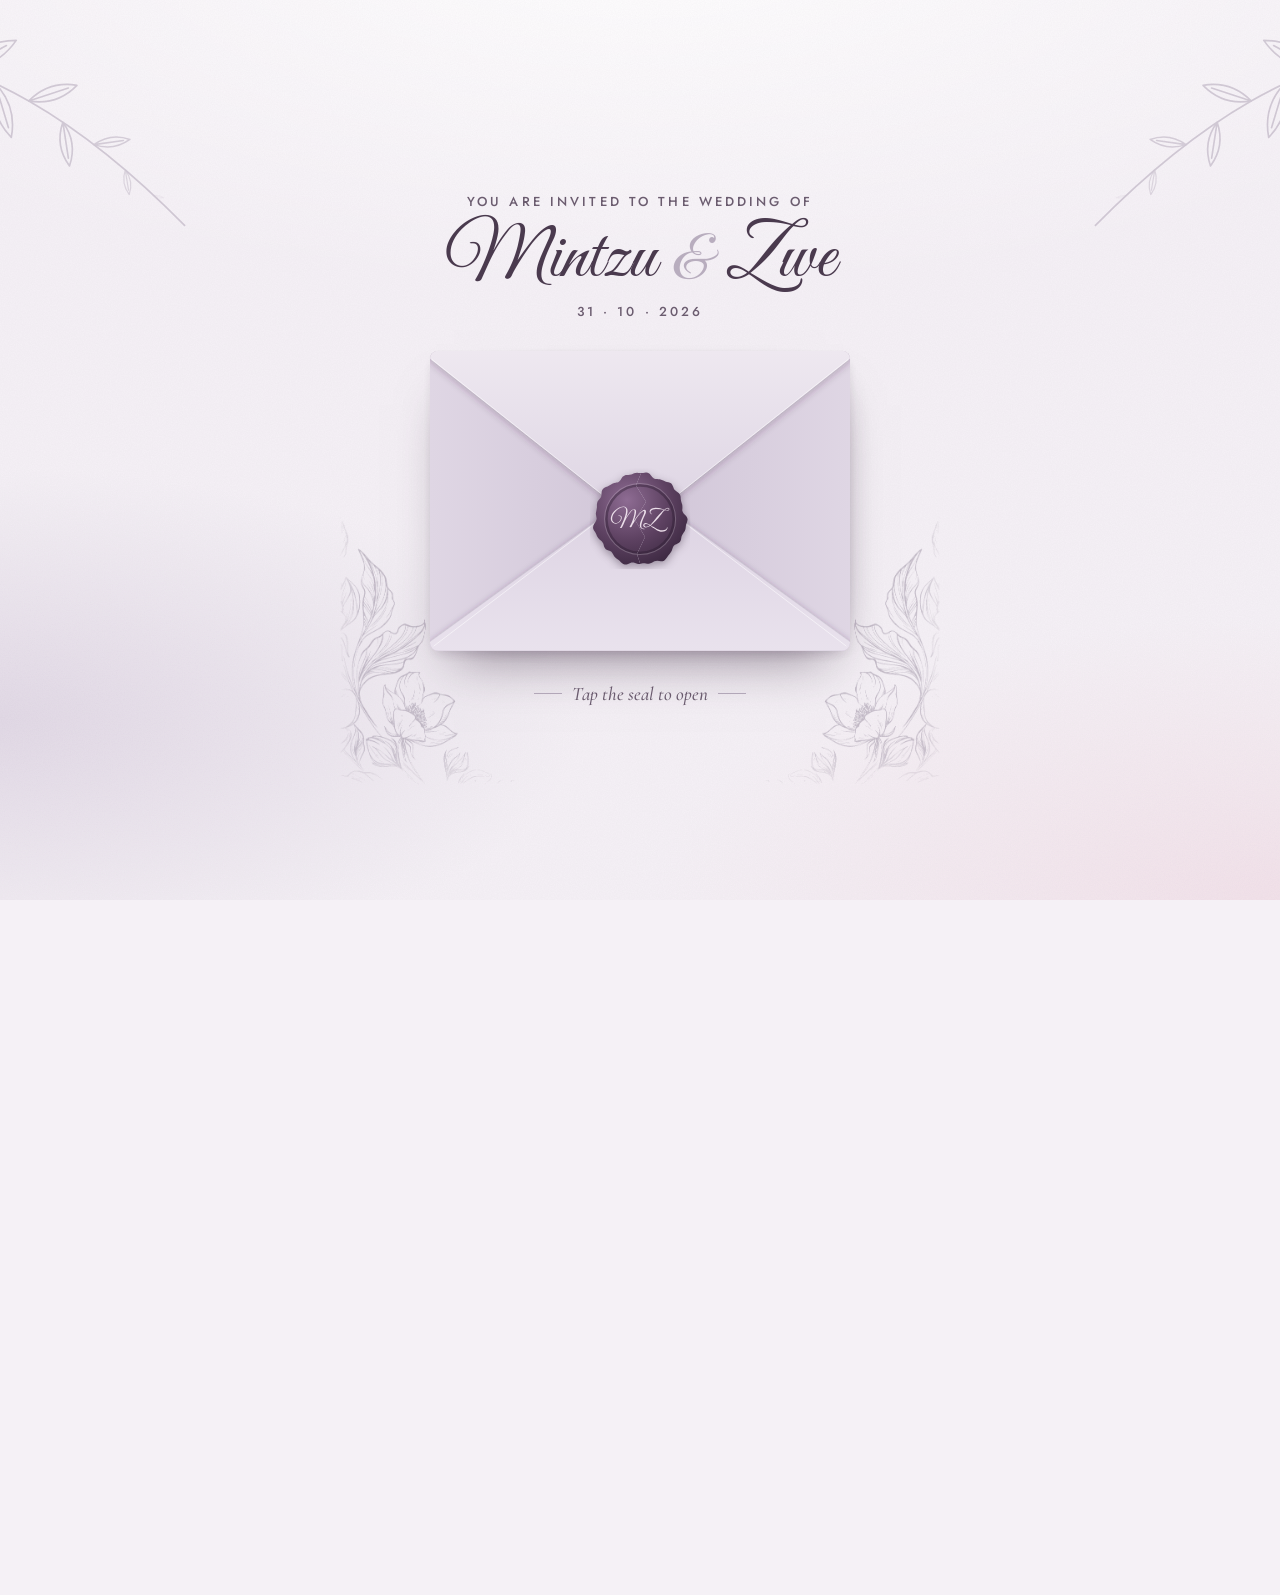
==== commit ed979c0c: "Soften the envelope's arrival and frame it with the card's florals The envelope now drifts down like" ====
--- a/index.html
+++ b/index.html
@@ -39,7 +39,7 @@
 <body>
   <div class="backdrop" aria-hidden="true">
     <img class="sprig sprig-tl" src="/public/images/sprig.svg" alt="">
-    <img class="sprig sprig-br" src="/public/images/sprig.svg" alt="">
+    <img class="sprig sprig-tr" src="/public/images/sprig.svg" alt="">
   </div>
 
   <!-- ============ Envelope intro ============ -->
@@ -53,6 +53,8 @@
       </div>
 
       <div class="envelope" id="envelope">
+        <img class="env-floral env-floral-left" src="/public/images/floral-left.png" width="483" height="760" alt="">
+        <img class="env-floral env-floral-right" src="/public/images/floral-right.png" width="483" height="760" alt="">
         <div class="env-back"></div>
         <!-- invitation.js moves the card in here, between the back and the pocket -->
         <svg class="env-pocket" id="env-pocket" viewBox="0 0 140 100" preserveAspectRatio="none" aria-hidden="true" focusable="false">
--- a/public/css/invitation.css
+++ b/public/css/invitation.css
@@ -53,13 +53,14 @@
 }
 .sprig {
   position: absolute;
-  width: min(40vw, 230px);
+  width: min(28vw, 230px);           /* narrow enough that the two top sprigs never meet */
   height: auto;
   opacity: 0.6;
 }
-/* The sprig grows from its bottom-left corner; turn it so it grows out of each page corner */
+/* The sprig grows from its bottom-left corner; turn it (and mirror it) so it grows out of the
+   two top corners, framing the names. The lower corners belong to the envelope's florals. */
 .sprig-tl { left: -6%; top: -4%; transform: rotate(90deg); }
-.sprig-br { right: -6%; bottom: -4%; transform: rotate(-90deg); }
+.sprig-tr { right: -6%; top: -4%; transform: scaleX(-1) rotate(90deg); }
 
 
 /* =========================================================
@@ -132,6 +133,32 @@
 .intro.is-opening .intro-head { opacity: 0; transform: translateY(-12px); }
 .intro.is-opening .intro-hint { opacity: 0; transform: translateY(8px); }
 
+/* Arrival, while the sprigs grow (their animation lives in sprig.svg): the words rise in, the
+   envelope drifts down like a sheet of paper and settles, the card's florals swing in from beyond
+   the screen edges, the seal fades in, then the hint appears and the seal starts pulsing.
+   Everything eases to rest (no scaling up, no bounce), and it plays once: constant motion
+   would compete with the one thing to tap. */
+@keyframes rise-in { from { opacity: 0; transform: translateY(14px); } }
+@keyframes envelope-in {
+  from { opacity: 0; transform: translateY(-22px) rotate(-2.5deg); }
+  45% { opacity: 1; }
+  to { opacity: 1; transform: none; }
+}
+@keyframes seal-in { from { opacity: 0; transform: translate(-50%, -50%) scale(1.08); } }
+.intro-head > * { animation: rise-in 1000ms var(--ease-out) backwards; }
+.intro-head > .intro-kicker { animation-delay: 100ms; }
+.intro-head > .intro-names { animation-delay: 250ms; }
+.intro-head > .intro-date { animation-delay: 400ms; }
+.envelope { animation: envelope-in 1400ms cubic-bezier(0.22, 0.61, 0.36, 1) 300ms backwards; }
+.seal { animation: seal-in 800ms var(--ease-out) 1300ms backwards; }
+.intro-hint { animation: rise-in 700ms var(--ease-out) 1800ms backwards; }
+/* Tapped before the arrival finished: jump to the end so the card's path is measured from rest */
+.intro.is-opening .intro-head > *,
+.intro.is-opening .envelope,
+.intro.is-opening .env-floral,
+.intro.is-opening .seal,
+.intro.is-opening .intro-hint { animation: none; }
+
 
 /* =========================================================
    The envelope. Not a stacking context, so the card can sit
@@ -150,6 +177,43 @@
 .env-flap {
   transition: transform 650ms var(--ease-in), opacity 650ms var(--ease-in);
 }
+
+/* Florals from the printed card (one cluster and its mirror image), tucked under the envelope's
+   bottom corners, where a phone has room for them (z -1: behind the envelope and the text).
+   Each pivots on its outer bottom corner: it swings in from beyond the screen edge as the
+   envelope arrives, and swings back out when the envelope falls away. */
+.env-floral {
+  position: absolute;
+  bottom: -52%;
+  z-index: -1;
+  width: 48%;
+  height: auto;
+  opacity: 0.9;
+  pointer-events: none;
+  animation: 1600ms cubic-bezier(0.25, 0.8, 0.3, 1) 300ms backwards;
+  transition: transform 700ms var(--ease-in), opacity 700ms var(--ease-in);
+}
+.env-floral-left {
+  left: -24%;
+  transform-origin: 0 100%;
+  animation-name: floral-in-left;
+}
+.env-floral-right {
+  right: -24%;
+  transform-origin: 100% 100%;
+  animation-name: floral-in-right;
+}
+@keyframes floral-in-left {
+  from { opacity: 0; transform: translateX(-45%) rotate(-30deg); }
+  70% { transform: rotate(2deg); }
+}
+@keyframes floral-in-right {
+  from { opacity: 0; transform: translateX(45%) rotate(30deg); }
+  70% { transform: rotate(-2deg); }
+}
+.envelope.is-dropping .env-floral { opacity: 0; }
+.envelope.is-dropping .env-floral-left { transform: translateX(-45%) rotate(-30deg); }
+.envelope.is-dropping .env-floral-right { transform: translateX(45%) rotate(30deg); }
 .env-back {
   position: absolute;
   inset: 0;
@@ -244,13 +308,14 @@
   position: absolute;
   inset: -4%;
   border-radius: 50%;
-  border: 2px solid rgba(91, 66, 96, 0.5);
-  animation: seal-pulse 2.4s var(--ease-out) infinite;
+  border: 2px solid rgba(91, 66, 96, 0.45);
+  opacity: 0;
+  animation: seal-pulse 2.8s var(--ease-out) 2500ms infinite;   /* starts once the seal is on */
   pointer-events: none;
 }
 @keyframes seal-pulse {
-  0% { transform: scale(0.92); opacity: 0.9; }
-  70%, 100% { transform: scale(1.55); opacity: 0; }
+  0% { transform: scale(0.95); opacity: 0.75; }
+  70%, 100% { transform: scale(1.4); opacity: 0; }
 }
 @media (hover: hover) {
   .envelope:hover .seal { transform: translate(-50%, -50%) scale(1.05); }
@@ -281,7 +346,6 @@
   position: relative;
   width: var(--card-w);
   height: var(--card-h);
-  perspective: 1800px;
   outline: none;
 }
 .card:focus-visible { outline: 2px solid var(--focus); outline-offset: 6px; border-radius: 8px; }
@@ -294,16 +358,18 @@
 }
 .card.is-out { z-index: 6; }
 
+/* Turning is animated by invitation.js in two halves (to edge-on, swap faces, back to flat),
+   so only one face is ever shown and nothing depends on backface-visibility. */
 .card-flip {
   position: relative;
   width: 100%;
   height: 100%;
-  transform-style: preserve-3d;
-  transition: transform 900ms cubic-bezier(0.65, 0, 0.35, 1);
   touch-action: manipulation;
 }
 .card.is-ready .card-flip { cursor: pointer; }
-.card.is-turned .card-flip { transform: rotateY(180deg); }
+.card-back,
+.card.is-turned .card-front { visibility: hidden; }
+.card.is-turned .card-back { visibility: visible; }
 
 .card-face {
   position: absolute;
@@ -316,8 +382,6 @@
     0 34px 60px -32px rgba(var(--shadow-rgb) / 0.55),
     0 10px 22px -12px rgba(var(--shadow-rgb) / 0.3),
     0 0 0 1px rgba(var(--shadow-rgb) / 0.06);
-  -webkit-backface-visibility: hidden;
-  backface-visibility: hidden;
 }
 .card-face picture, .card-face img { width: 100%; height: 100%; }
 .card-front img { object-fit: cover; }
@@ -336,7 +400,6 @@
 
 /* Back of the card: the couple photo, like a print with a caption */
 .card-back {
-  transform: rotateY(180deg);
   display: flex;
   flex-direction: column;
   padding: 5.5% 5.5% 0;
@@ -611,20 +674,22 @@
     row-gap: 16px;
     align-items: center;
   }
+  .env-floral { width: 34%; bottom: -36%; }   /* keep clear of the names beside the envelope */
 }
 
 
 @media (prefers-reduced-motion: reduce) {
+  .intro-head > *, .envelope, .env-floral, .seal, .intro-hint { animation: none; }
   .seal::after { animation: none; opacity: 0; }
   .intro.is-opening .seal-l,
   .intro.is-opening .seal-r { transform: none; }
   .reveal, .turn { transition-duration: 200ms !important; transition-delay: 0ms !important; }
   .intro-on .reveal { transform: none; }
-  .card-flip { transition: none; }
-  /* Faces swap with a cut instead of a 3D turn */
-  .card.is-turned .card-flip { transform: none; }
-  .card-back { transform: none; opacity: 0; }
+  /* The card does not turn: its faces cross-fade */
+  .card .card-face,
+  .card.is-turned .card-face { visibility: visible; transition: opacity 350ms ease; }
+  .card-back,
+  .card.is-turned .card-front { opacity: 0; }
   .card.is-turned .card-back { opacity: 1; }
-  .card.is-turned .card-front { opacity: 0; }
   .card.is-landed .card-front::after { animation: none; }
 }
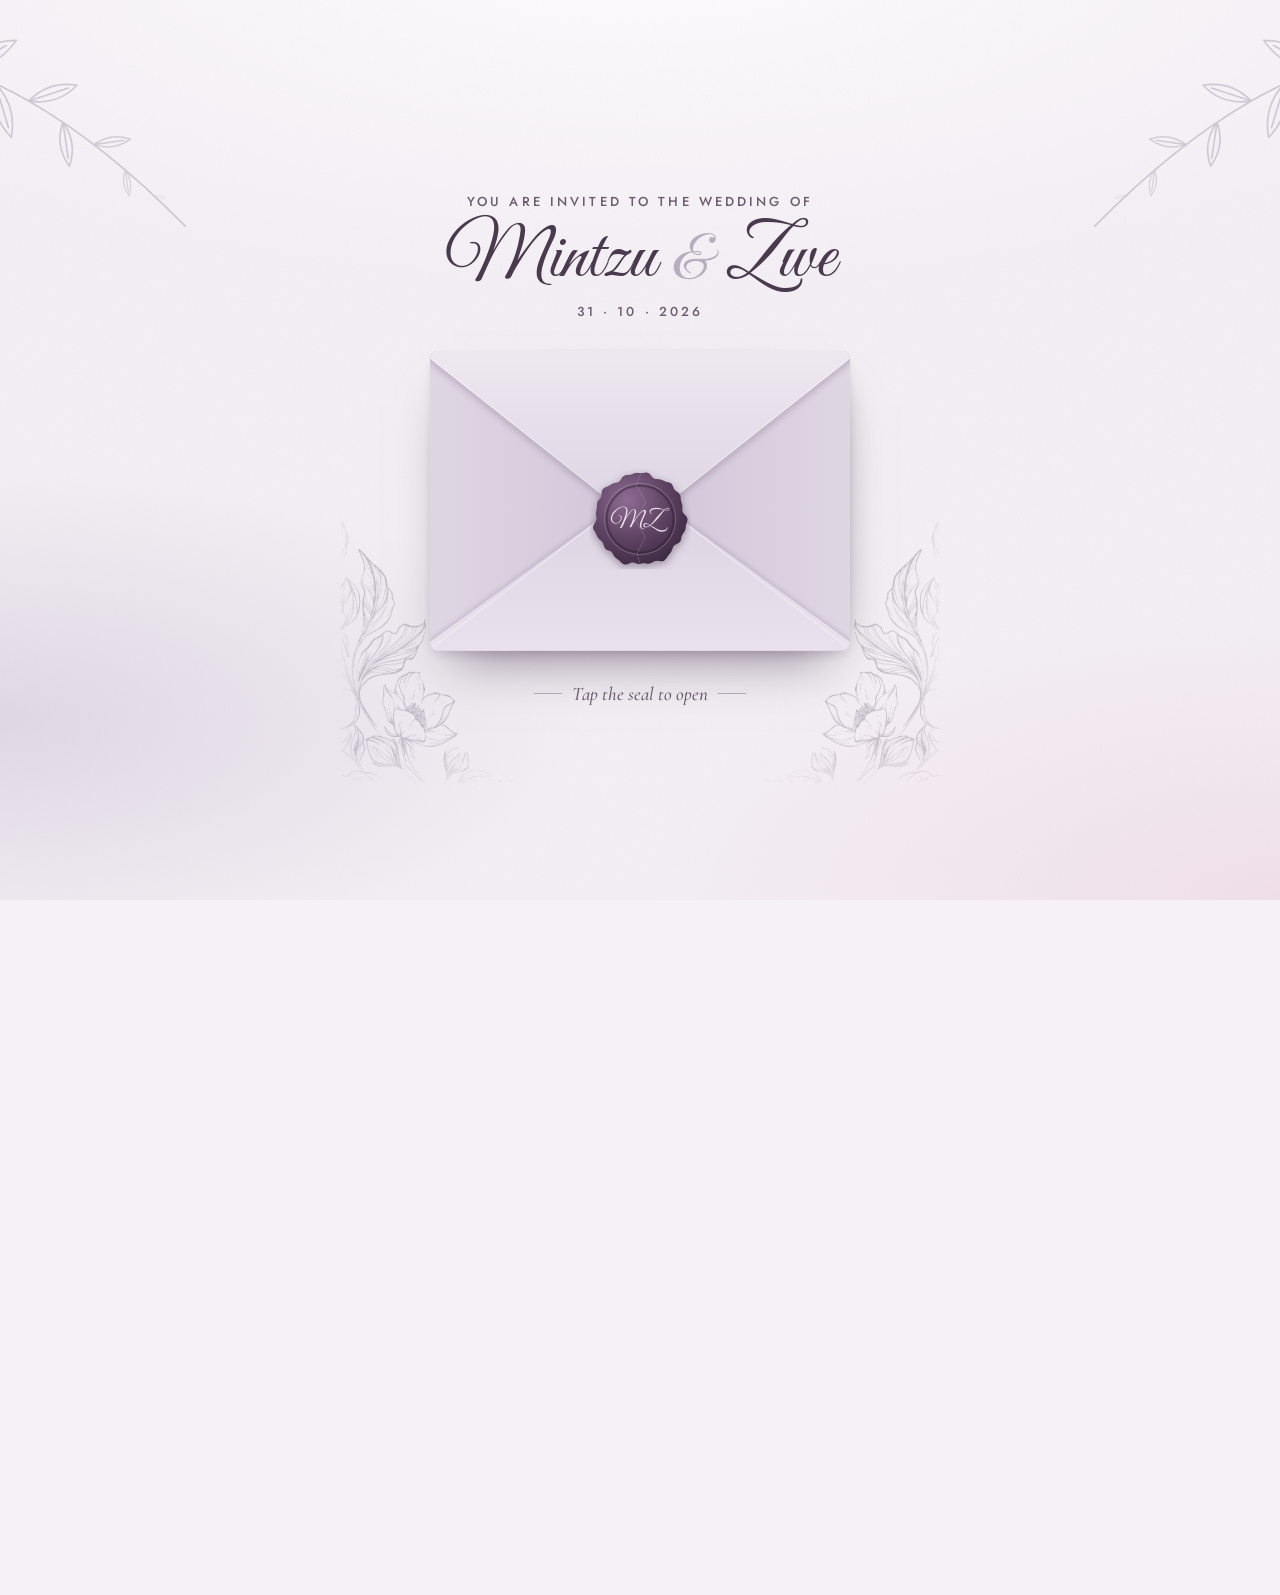
==== commit a4cef1f5: "Add background music feature with toggle button and volume control" ====
--- a/index.html
+++ b/index.html
@@ -192,5 +192,13 @@
       </button>
     </footer>
   </main>
+
+  <!-- Background music: starts when the seal is tapped (browsers only allow sound after a tap).
+       Bach, "Air on the G String", United States Air Force Band (public domain). -->
+  <audio id="music" src="/public/audio/air-on-the-g-string.mp3" preload="none" loop></audio>
+  <button class="music" id="music-toggle" type="button" aria-pressed="false" aria-label="Background music" title="Background music" hidden>
+    <svg class="icon" aria-hidden="true" focusable="false"><use href="/public/images/icons.svg#i-music"/></svg>
+    <span class="music-hint" aria-hidden="true">Tap to pause the music</span>
+  </button>
 </body>
 </html>
--- a/public/css/invitation.css
+++ b/public/css/invitation.css
@@ -660,6 +660,84 @@
 
 
 /* =========================================================
+   Background music toggle (bottom-right, after the envelope)
+   ========================================================= */
+.music {
+  position: fixed;
+  right: max(16px, env(safe-area-inset-right));
+  bottom: max(16px, env(safe-area-inset-bottom));
+  z-index: 25;
+  display: grid;
+  place-items: center;
+  width: 48px;
+  height: 48px;
+  padding: 0;
+  border: 1px solid var(--line);
+  border-radius: 50%;
+  background: rgba(255, 255, 255, 0.85);
+  -webkit-backdrop-filter: blur(6px);
+  backdrop-filter: blur(6px);
+  box-shadow: 0 6px 18px rgb(var(--shadow-rgb) / 0.14);
+  color: var(--ink-muted);
+  cursor: pointer;
+  touch-action: manipulation;
+  transition: color 200ms var(--ease-out), border-color 200ms var(--ease-out), transform 150ms var(--ease-out), opacity 400ms var(--ease-out), visibility 0s;
+}
+.music[hidden] { display: none; }
+.music .icon { width: 20px; height: 20px; }
+@media (hover: hover) { .music:hover { border-color: var(--lilac); color: var(--plum); } }
+.music:active { transform: scale(0.94); }
+.intro-on .music { opacity: 0; visibility: hidden; transition-delay: 0s, 0s, 0s, 0s, 400ms; }
+
+/* Muted: a line through the note */
+.music::after {
+  content: "";
+  position: absolute;
+  width: 26px;
+  height: 1.6px;
+  border-radius: 1px;
+  background: currentColor;
+  transform: rotate(-45deg);
+  transition: transform 200ms var(--ease-out);
+}
+/* Playing: plum note, a slow ring breathing around the button */
+.music[aria-pressed="true"] { color: var(--plum); border-color: var(--lilac); }
+.music[aria-pressed="true"]::after { transform: rotate(-45deg) scaleX(0); }
+.music::before {
+  content: "";
+  position: absolute;
+  inset: -1px;
+  border: 1px solid var(--lilac);
+  border-radius: 50%;
+  opacity: 0;
+  pointer-events: none;
+}
+.music[aria-pressed="true"]::before { animation: music-ring 2.8s var(--ease-out) infinite; }
+@keyframes music-ring {
+  0% { opacity: 0.7; transform: scale(1); }
+  100% { opacity: 0; transform: scale(1.45); }
+}
+
+/* Shown for a few seconds once the music starts, so guests know where to turn it off */
+.music-hint {
+  position: absolute;
+  right: calc(100% + 10px);
+  padding: 7px 12px;
+  border-radius: 999px;
+  background: var(--plum);
+  color: var(--paper);
+  font: 500 0.8125rem/1.2 var(--font-sans);
+  letter-spacing: 0.02em;
+  white-space: nowrap;
+  opacity: 0;
+  transform: translateX(6px);
+  pointer-events: none;
+  transition: opacity 300ms var(--ease-out), transform 300ms var(--ease-out);
+}
+.music.show-hint .music-hint { opacity: 1; transform: none; }
+
+
+/* =========================================================
    Short landscape phones: text beside the envelope
    ========================================================= */
 @media (orientation: landscape) and (max-height: 540px) {
@@ -692,4 +770,5 @@
   .card.is-turned .card-front { opacity: 0; }
   .card.is-turned .card-back { opacity: 1; }
   .card.is-landed .card-front::after { animation: none; }
-}
+  .music[aria-pressed="true"]::before { animation: none; }
+}
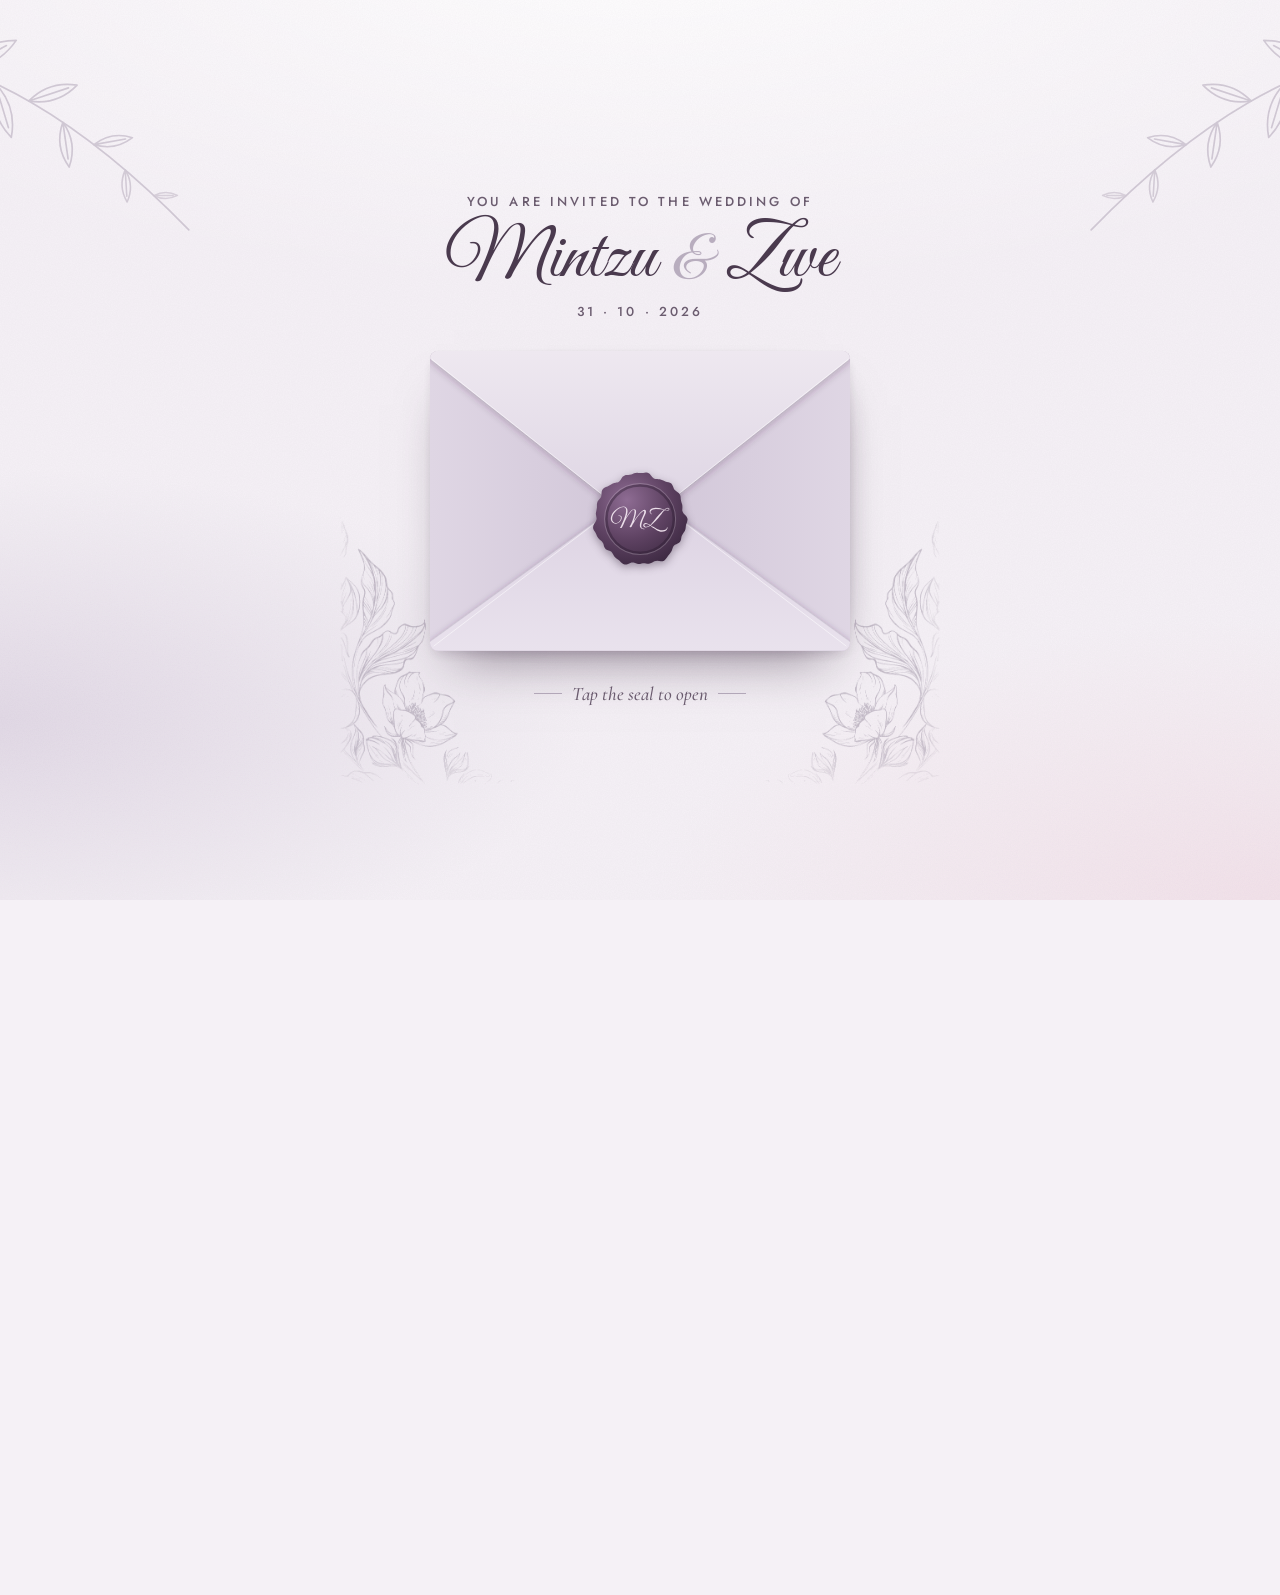
==== commit 854d877e: "Swap in new music, fix music playback, soften the envelope's seal and petals - Music: "Wedding Music" ====
--- a/index.html
+++ b/index.html
@@ -25,13 +25,9 @@
   <link rel="stylesheet" href="/public/css/invitation.css">
 
   <!-- Inline on purpose: it has to run before first paint, or the page flashes before the envelope
-       covers it. Shows the envelope once per browser session (key shared with invitation.js). -->
-  <script>
-    (function () {
-      try { if (window.sessionStorage.getItem('mz-envelope-opened') === '1') return; } catch (e) {}
-      document.documentElement.classList.add('intro-on');
-    })();
-  </script>
+       covers it. The envelope shows on every visit, a refresh included; without JavaScript the
+       class is never added and the page simply shows. -->
+  <script>document.documentElement.classList.add('intro-on');</script>
   <!-- If the script cannot load (or the browser is too old for modules), show the page without the envelope -->
   <script type="module" src="/public/js/invitation.js" onerror="document.documentElement.classList.remove('intro-on')"></script>
   <script nomodule>document.documentElement.classList.remove('intro-on');</script>
@@ -98,8 +94,7 @@
           </div>
         </div>
         <button class="seal" id="seal" type="button" aria-label="Open the invitation">
-          <span class="seal-half seal-l"><img src="/public/images/seal.svg" alt=""></span>
-          <span class="seal-half seal-r"><img src="/public/images/seal.svg" alt=""></span>
+          <img src="/public/images/seal.svg" alt="">
         </button>
       </div>
 
@@ -194,8 +189,8 @@
   </main>
 
   <!-- Background music: starts when the seal is tapped (browsers only allow sound after a tap).
-       Bach, "Air on the G String", United States Air Force Band (public domain). -->
-  <audio id="music" src="/public/audio/air-on-the-g-string.mp3" preload="none" loop></audio>
+       "Wedding Music" by andriih, from Pixabay (Pixabay Content License, no credit required). -->
+  <audio id="music" src="/public/audio/wedding-piano.mp3" preload="none" loop></audio>
   <button class="music" id="music-toggle" type="button" aria-pressed="false" aria-label="Background music" title="Background music" hidden>
     <svg class="icon" aria-hidden="true" focusable="false"><use href="/public/images/icons.svg#i-music"/></svg>
     <span class="music-hint" aria-hidden="true">Tap to pause the music</span>
--- a/public/css/invitation.css
+++ b/public/css/invitation.css
@@ -285,7 +285,7 @@
 
 
 /* =========================================================
-   Wax seal: two halves of one image, split along a crack
+   Wax seal: one piece; when tapped it swells a little and lifts off the flap
    ========================================================= */
 .seal {
   position: absolute;
@@ -321,22 +321,18 @@
   .envelope:hover .seal { transform: translate(-50%, -50%) scale(1.05); }
 }
 .seal:active { transform: translate(-50%, -50%) scale(0.95); }
-.seal-half {
-  position: absolute;
-  inset: 0;
-  transition: transform 700ms var(--ease-in), opacity 700ms var(--ease-in);
-}
-.seal-half img {
+.seal img {
   width: 100%;
   height: 100%;
   filter: drop-shadow(0 3px 4px rgba(40, 24, 44, 0.38));
 }
-.seal-l { clip-path: polygon(0 0, 53% 0, 46% 17%, 56% 33%, 45% 51%, 55% 68%, 47% 85%, 52% 100%, 0 100%); }
-.seal-r { clip-path: polygon(53% 0, 100% 0, 100% 100%, 52% 100%, 47% 85%, 55% 68%, 45% 51%, 56% 33%, 46% 17%); }
 .intro.is-opening .seal { pointer-events: none; }
 .intro.is-opening .seal::after { animation: none; opacity: 0; }
-.intro.is-opening .seal-l { transform: translate(-30%, 70%) rotate(-32deg); opacity: 0; }
-.intro.is-opening .seal-r { transform: translate(30%, 70%) rotate(32deg); opacity: 0; }
+.intro.is-opening .seal img { animation: seal-lift 600ms var(--ease-out) forwards; }
+@keyframes seal-lift {
+  35% { transform: scale(1.1); opacity: 1; }
+  100% { transform: translateY(-12%) scale(1.16); opacity: 0; }
+}
 
 
 /* =========================================================
@@ -637,20 +633,23 @@
   overflow: hidden;
   pointer-events: none;
 }
+/* Dusty rose, lilac and blush: soft like the card, but deep enough to show on it and the page */
 .petal {
-  --tint: #E7D6EC;
+  --light: #F3E1E8;
+  --deep: #C99AAE;
   position: absolute;
   top: -30px;
   left: var(--x);
   width: var(--size);
   height: calc(var(--size) * 0.8);
   border-radius: 100% 0 100% 0 / 100% 0 100% 0;
-  background: linear-gradient(135deg, #FFFFFF, var(--tint));
+  background: linear-gradient(135deg, var(--light), var(--deep));
+  box-shadow: 0 1px 3px rgb(var(--shadow-rgb) / 0.18);
   opacity: 0;
   animation: petal-fall var(--fall) cubic-bezier(0.35, 0.1, 0.6, 1) var(--delay) 1 both;
 }
-.petal:nth-child(3n + 2) { --tint: #F1D9E4; }
-.petal:nth-child(3n + 3) { --tint: #DCCFE3; }
+.petal:nth-child(3n + 2) { --light: #E8DEEE; --deep: #A894B6; }
+.petal:nth-child(3n + 3) { --light: #F7E8EC; --deep: #D8AFBD; }
 @keyframes petal-fall {
   0% { opacity: 0; transform: translate3d(0, 0, 0) rotate(0deg); }
   10% { opacity: 0.95; }
@@ -756,19 +755,6 @@
 }
 
 
-@media (prefers-reduced-motion: reduce) {
-  .intro-head > *, .envelope, .env-floral, .seal, .intro-hint { animation: none; }
-  .seal::after { animation: none; opacity: 0; }
-  .intro.is-opening .seal-l,
-  .intro.is-opening .seal-r { transform: none; }
-  .reveal, .turn { transition-duration: 200ms !important; transition-delay: 0ms !important; }
-  .intro-on .reveal { transform: none; }
-  /* The card does not turn: its faces cross-fade */
-  .card .card-face,
-  .card.is-turned .card-face { visibility: visible; transition: opacity 350ms ease; }
-  .card-back,
-  .card.is-turned .card-front { opacity: 0; }
-  .card.is-turned .card-back { opacity: 1; }
-  .card.is-landed .card-front::after { animation: none; }
-  .music[aria-pressed="true"]::before { animation: none; }
-}
+/* Deliberately no prefers-reduced-motion rules: the page looks and moves the same on every phone.
+   Many phones switch that setting on to save battery, and opening the envelope is the whole point
+   of the page. The motion is short and gentle, and most of it starts from the guest's own tap. */
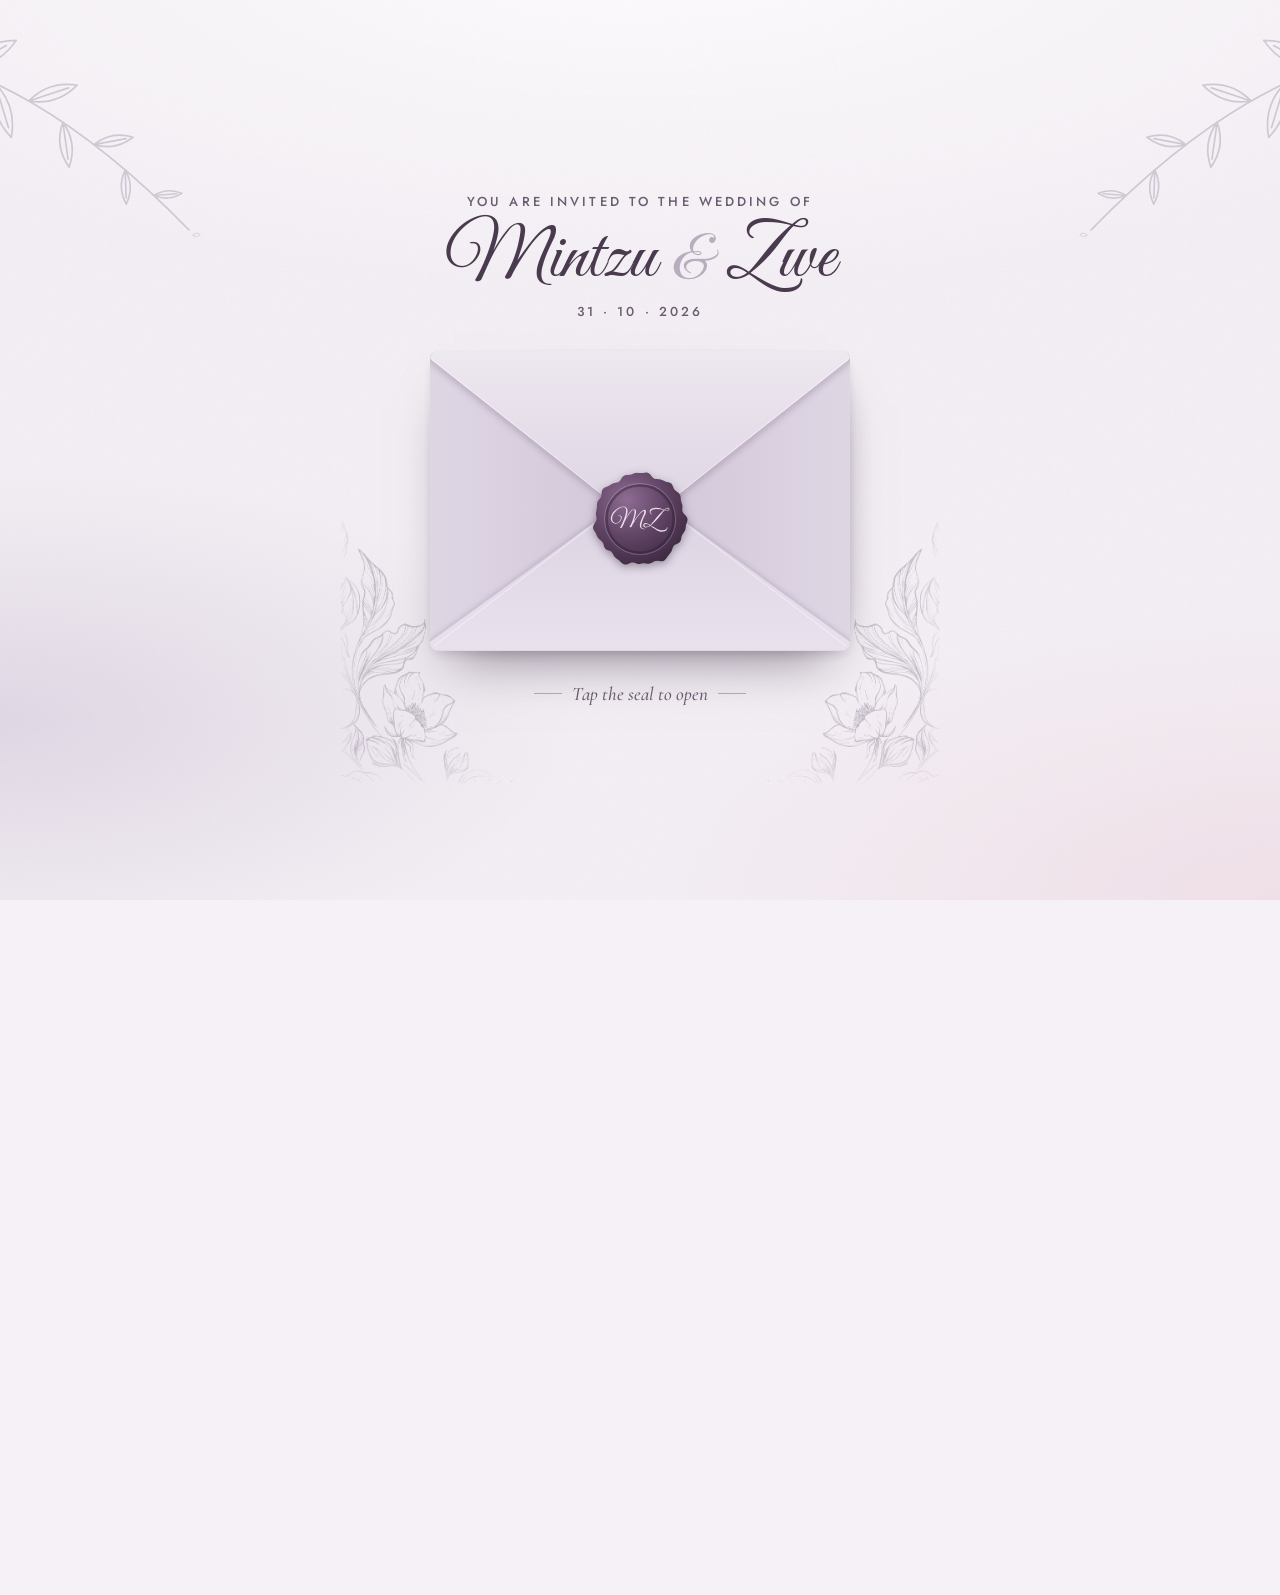
==== commit fe1fb8cf: "Point the QR page, QR files and link previews at mzforever.wedding - qr.js always defaults to https:" ====
--- a/index.html
+++ b/index.html
@@ -10,10 +10,10 @@
 
   <!-- Link previews (Facebook, Viber, Messenger, Telegram). Crawlers need full https:// URLs. -->
   <meta property="og:type" content="website">
-  <meta property="og:url" content="https://mom-wedding-design.vercel.app/">
+  <meta property="og:url" content="https://mzforever.wedding/">
   <meta property="og:title" content="Mintzu &amp; Zwe · Wedding Invitation">
   <meta property="og:description" content="Saturday, 31 October 2026 · The Memorial Venue, Yangon. Tap to open your invitation.">
-  <meta property="og:image" content="https://mom-wedding-design.vercel.app/public/images/og-image.jpg">
+  <meta property="og:image" content="https://mzforever.wedding/public/images/og-image.jpg">
   <meta property="og:image:width" content="1200">
   <meta property="og:image:height" content="630">
   <meta name="twitter:card" content="summary_large_image">
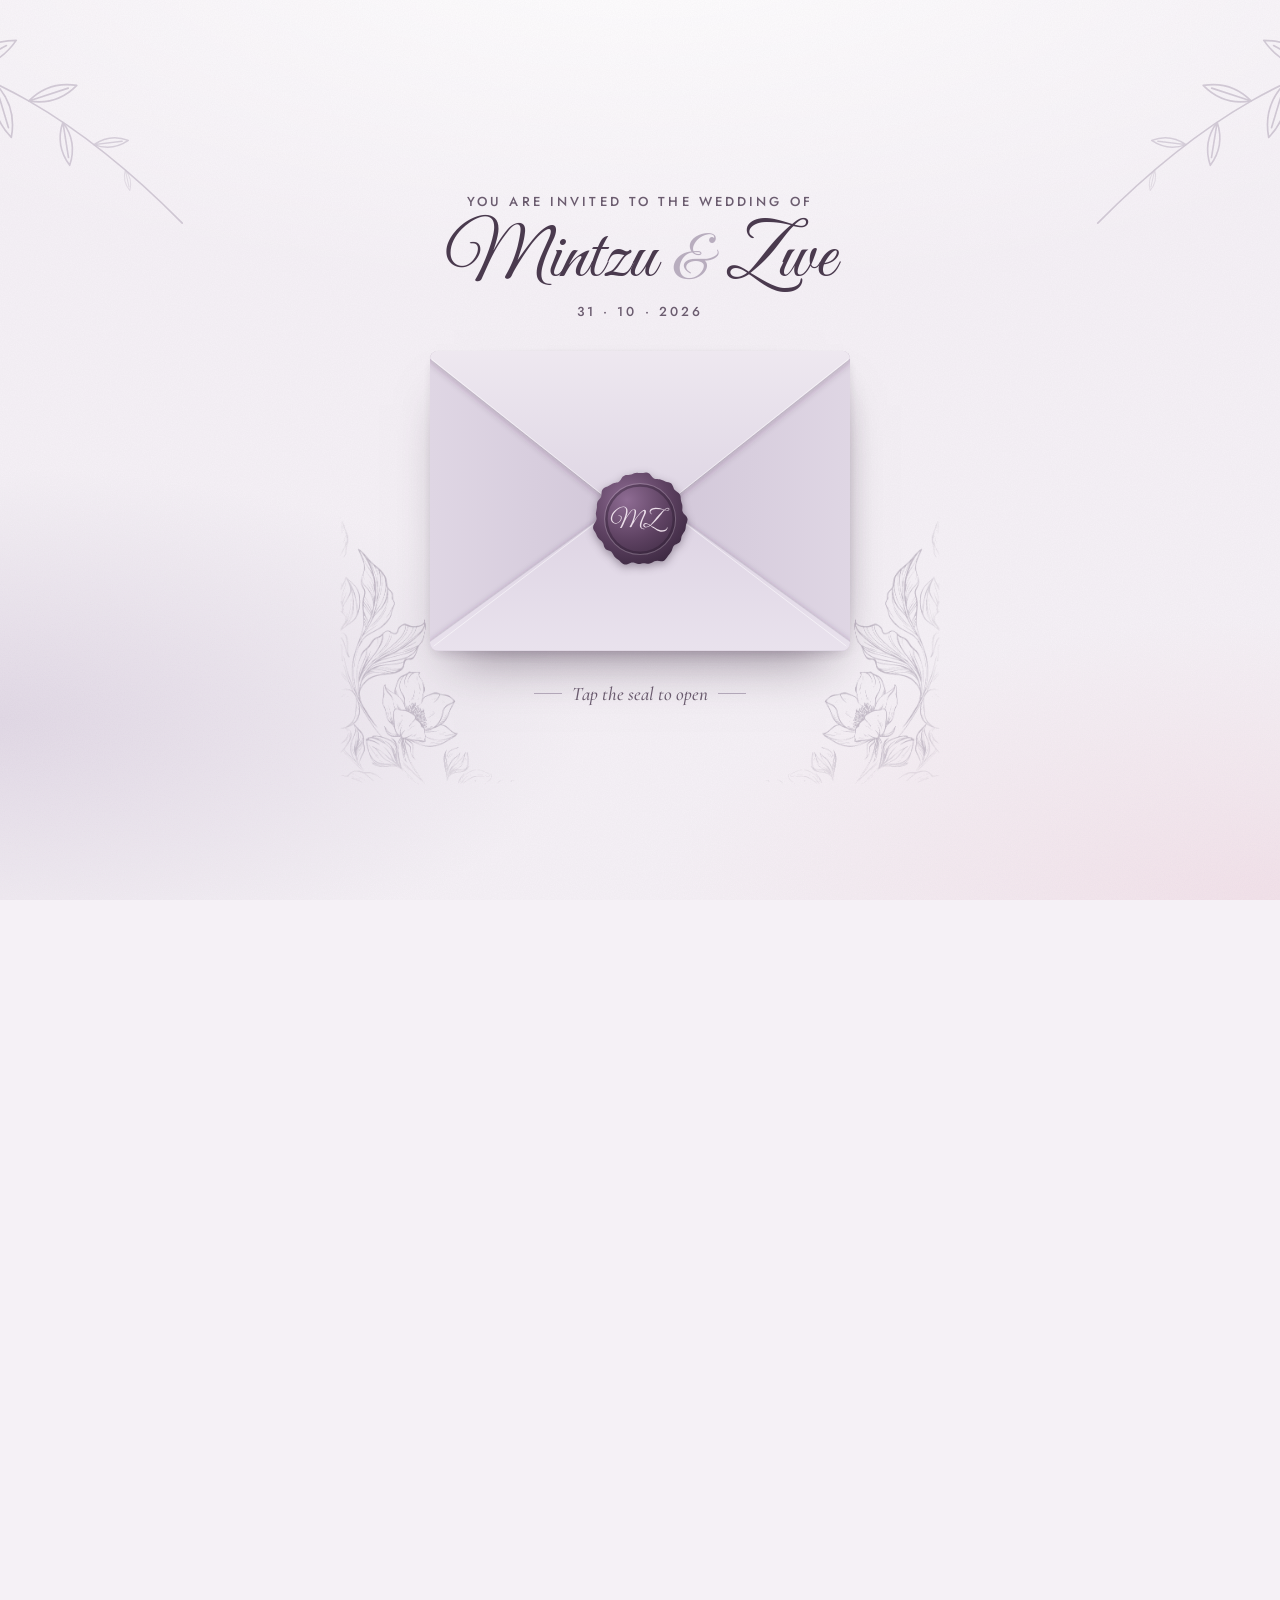
==== commit 70cf13a7: "memories-page" ====
--- a/index.html
+++ b/index.html
@@ -181,6 +181,10 @@
 
     <footer class="foot reveal">
       <p class="sign">With love, Mintzu &amp; Zwe</p>
+      <a class="memories-link" href="/memories">
+        <svg class="icon" aria-hidden="true" focusable="false"><use href="/public/images/icons.svg#i-images"/></svg>
+        Photos from the wedding
+      </a>
       <button class="replay" id="replay" type="button" hidden>
         <svg class="icon" aria-hidden="true" focusable="false"><use href="/public/images/icons.svg#i-envelope"/></svg>
         Open the envelope again
--- a/public/css/invitation.css
+++ b/public/css/invitation.css
@@ -597,6 +597,24 @@
   text-align: center;
 }
 .sign { margin: 0; font: 400 2rem/1.2 var(--font-script); color: var(--ink); }
+.memories-link {
+  display: inline-flex;
+  align-items: center;
+  gap: 8px;
+  min-height: 48px;
+  padding: 0 20px;
+  border: 1px solid var(--line);
+  border-radius: 999px;
+  background: rgba(255, 255, 255, 0.8);
+  color: var(--ink);
+  font: 500 0.9375rem/1 var(--font-sans);
+  letter-spacing: 0.02em;
+  text-decoration: none;
+  touch-action: manipulation;
+  transition: border-color 200ms var(--ease-out), background-color 200ms var(--ease-out);
+}
+.memories-link .icon { width: 20px; height: 20px; color: var(--plum); }
+@media (hover: hover) { .memories-link:hover { border-color: var(--lilac); background: var(--paper); } }
 .replay {
   display: inline-flex;
   align-items: center;
